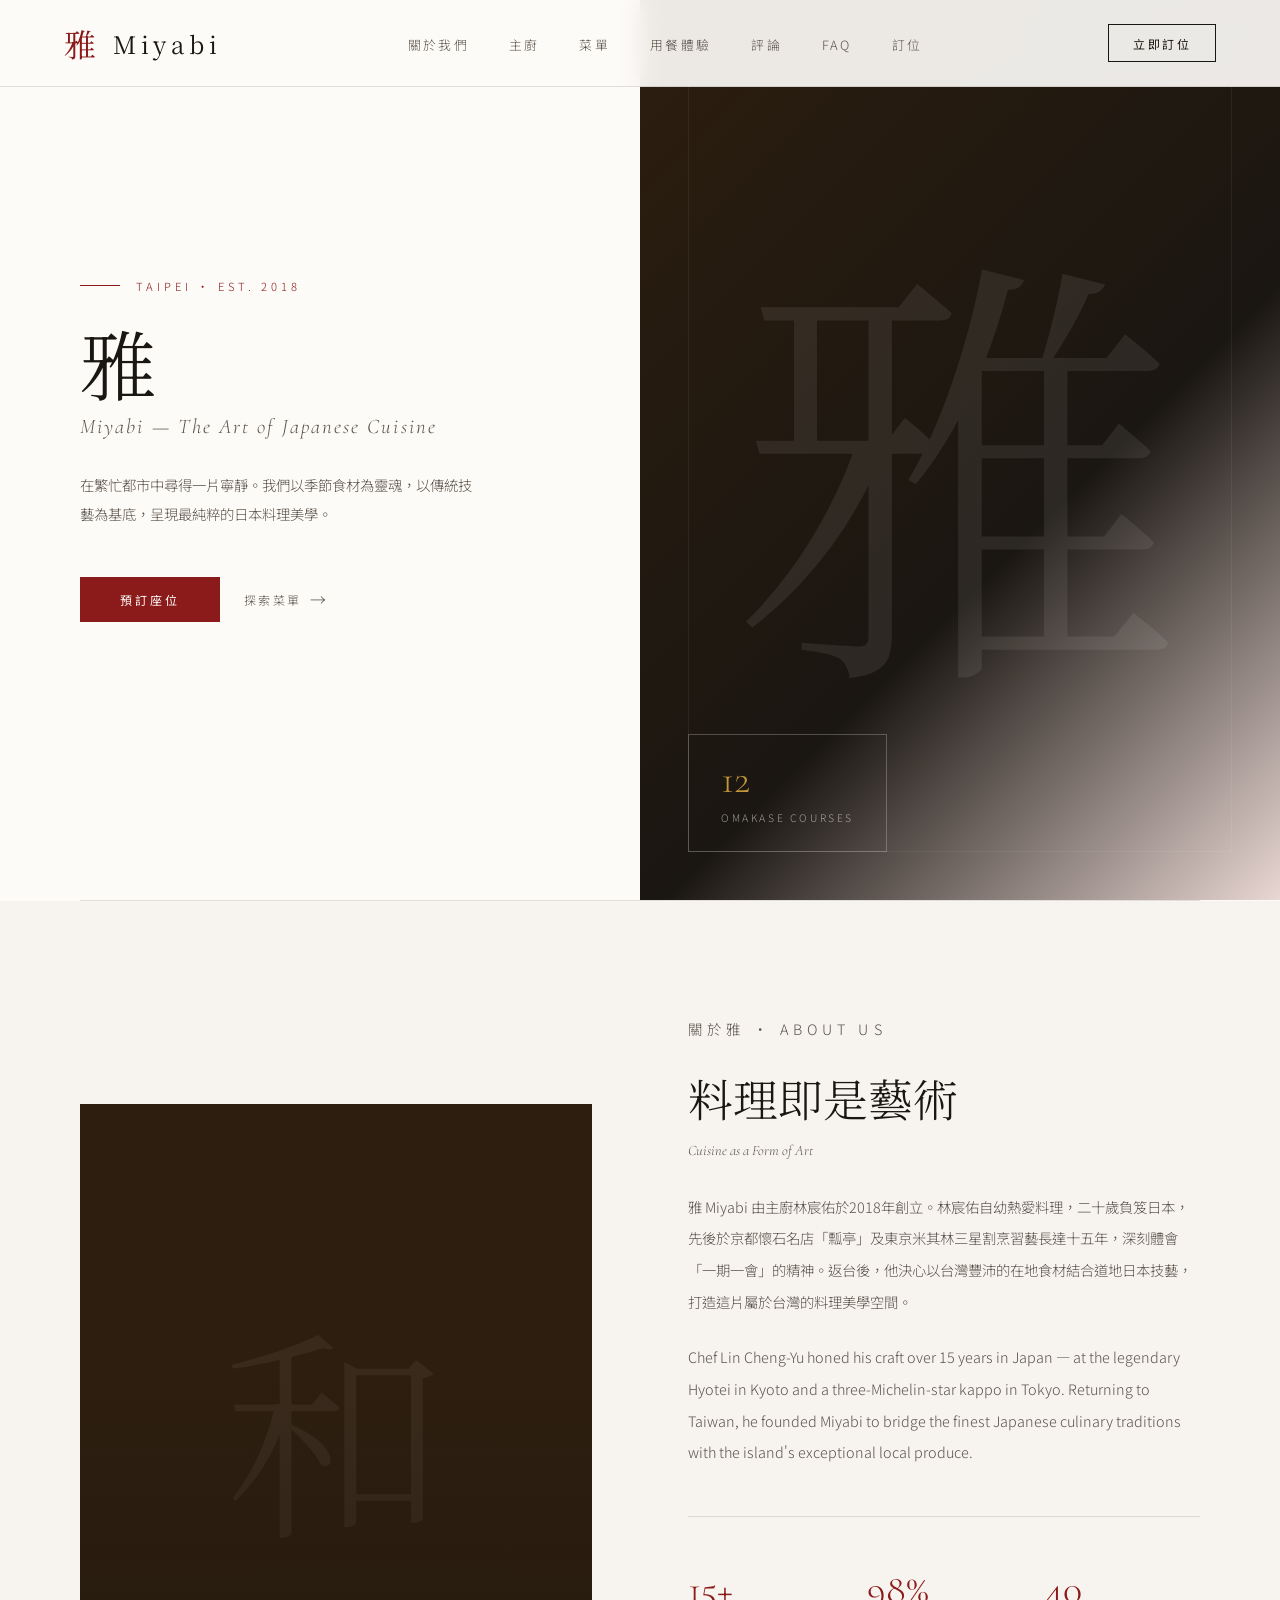
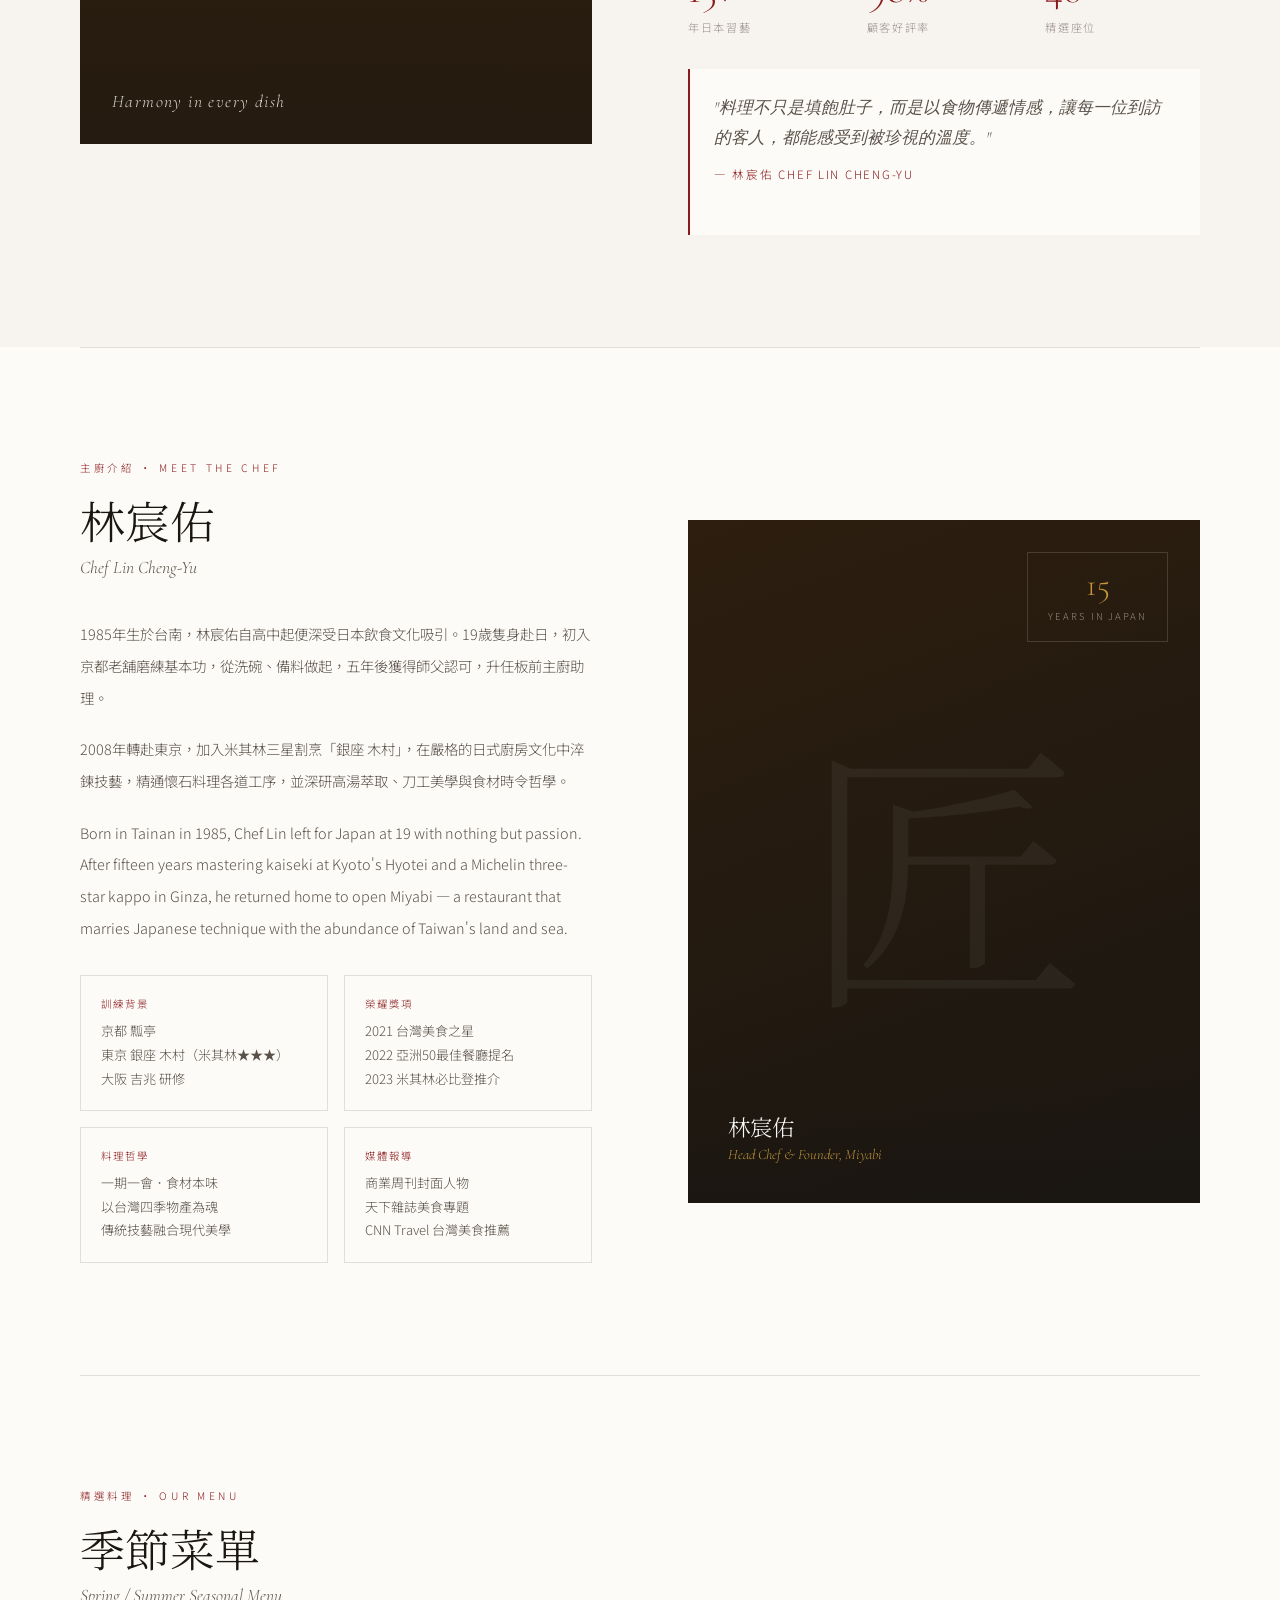
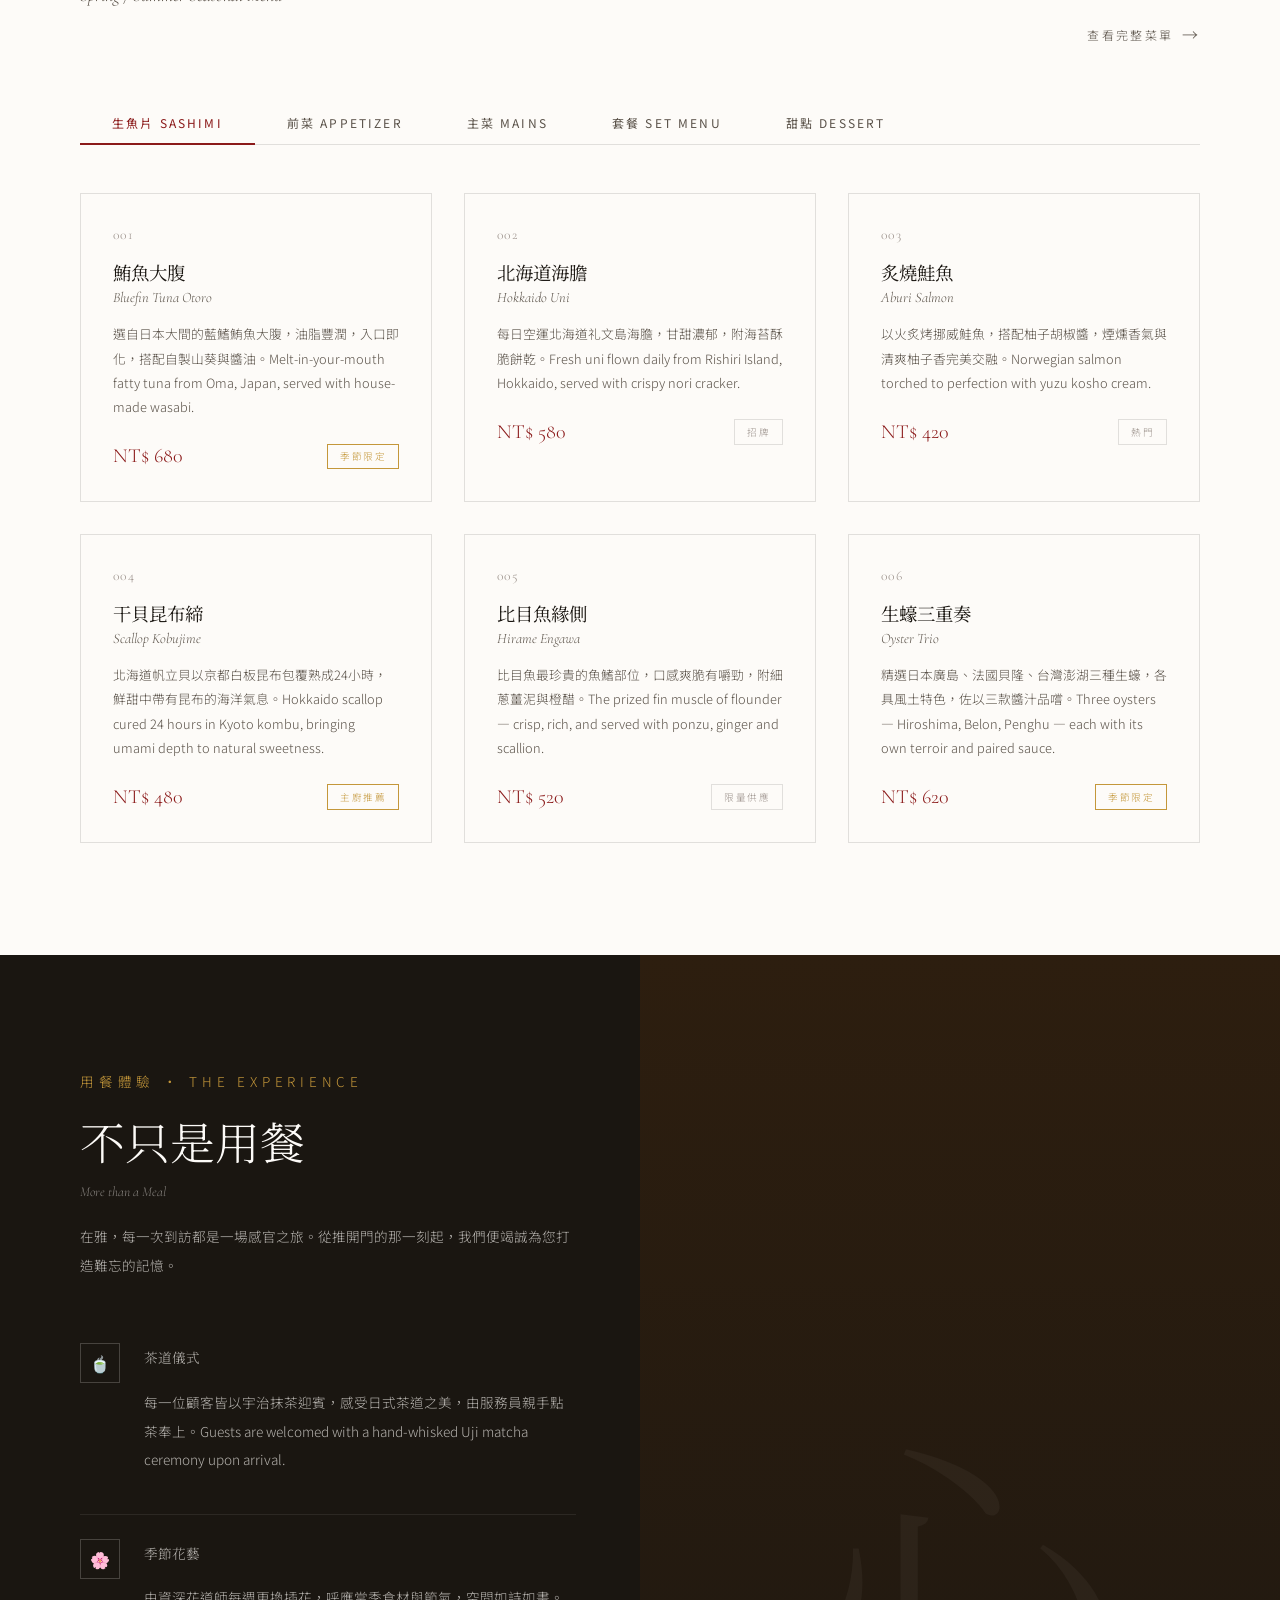
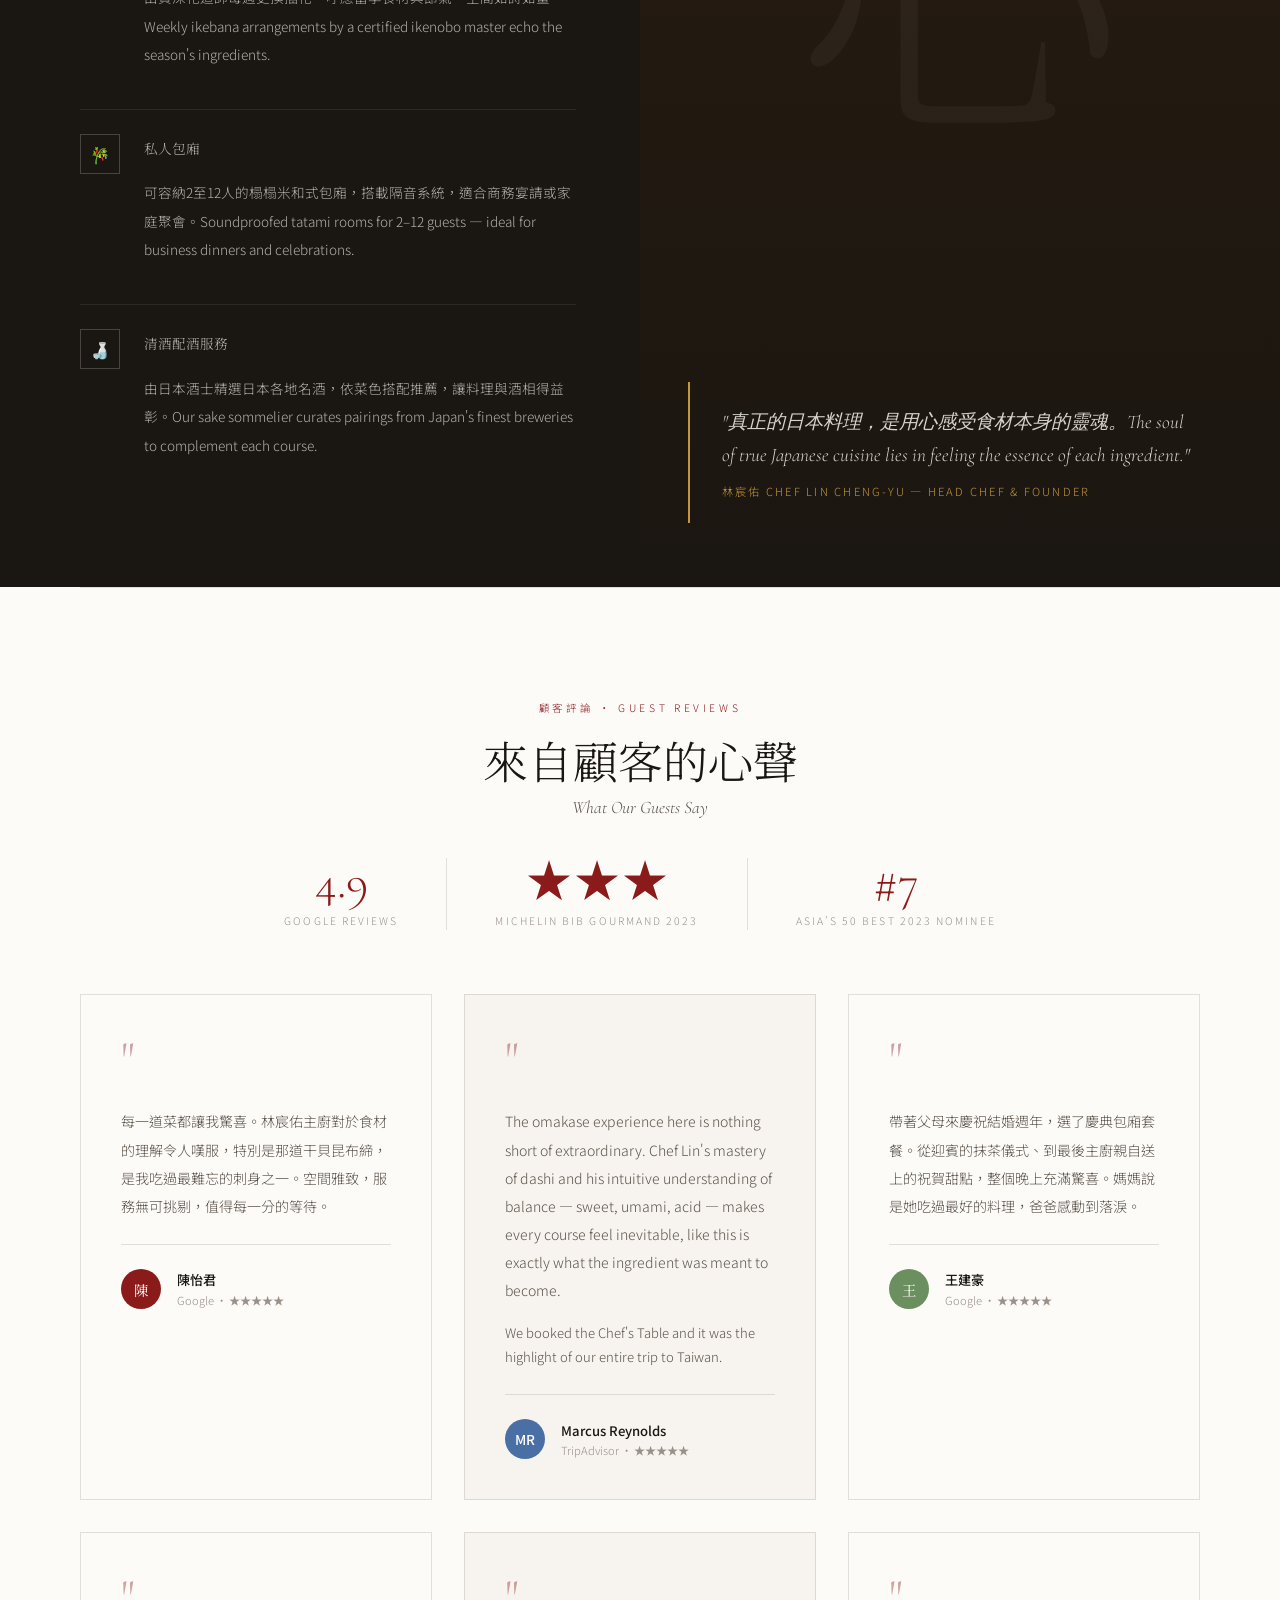
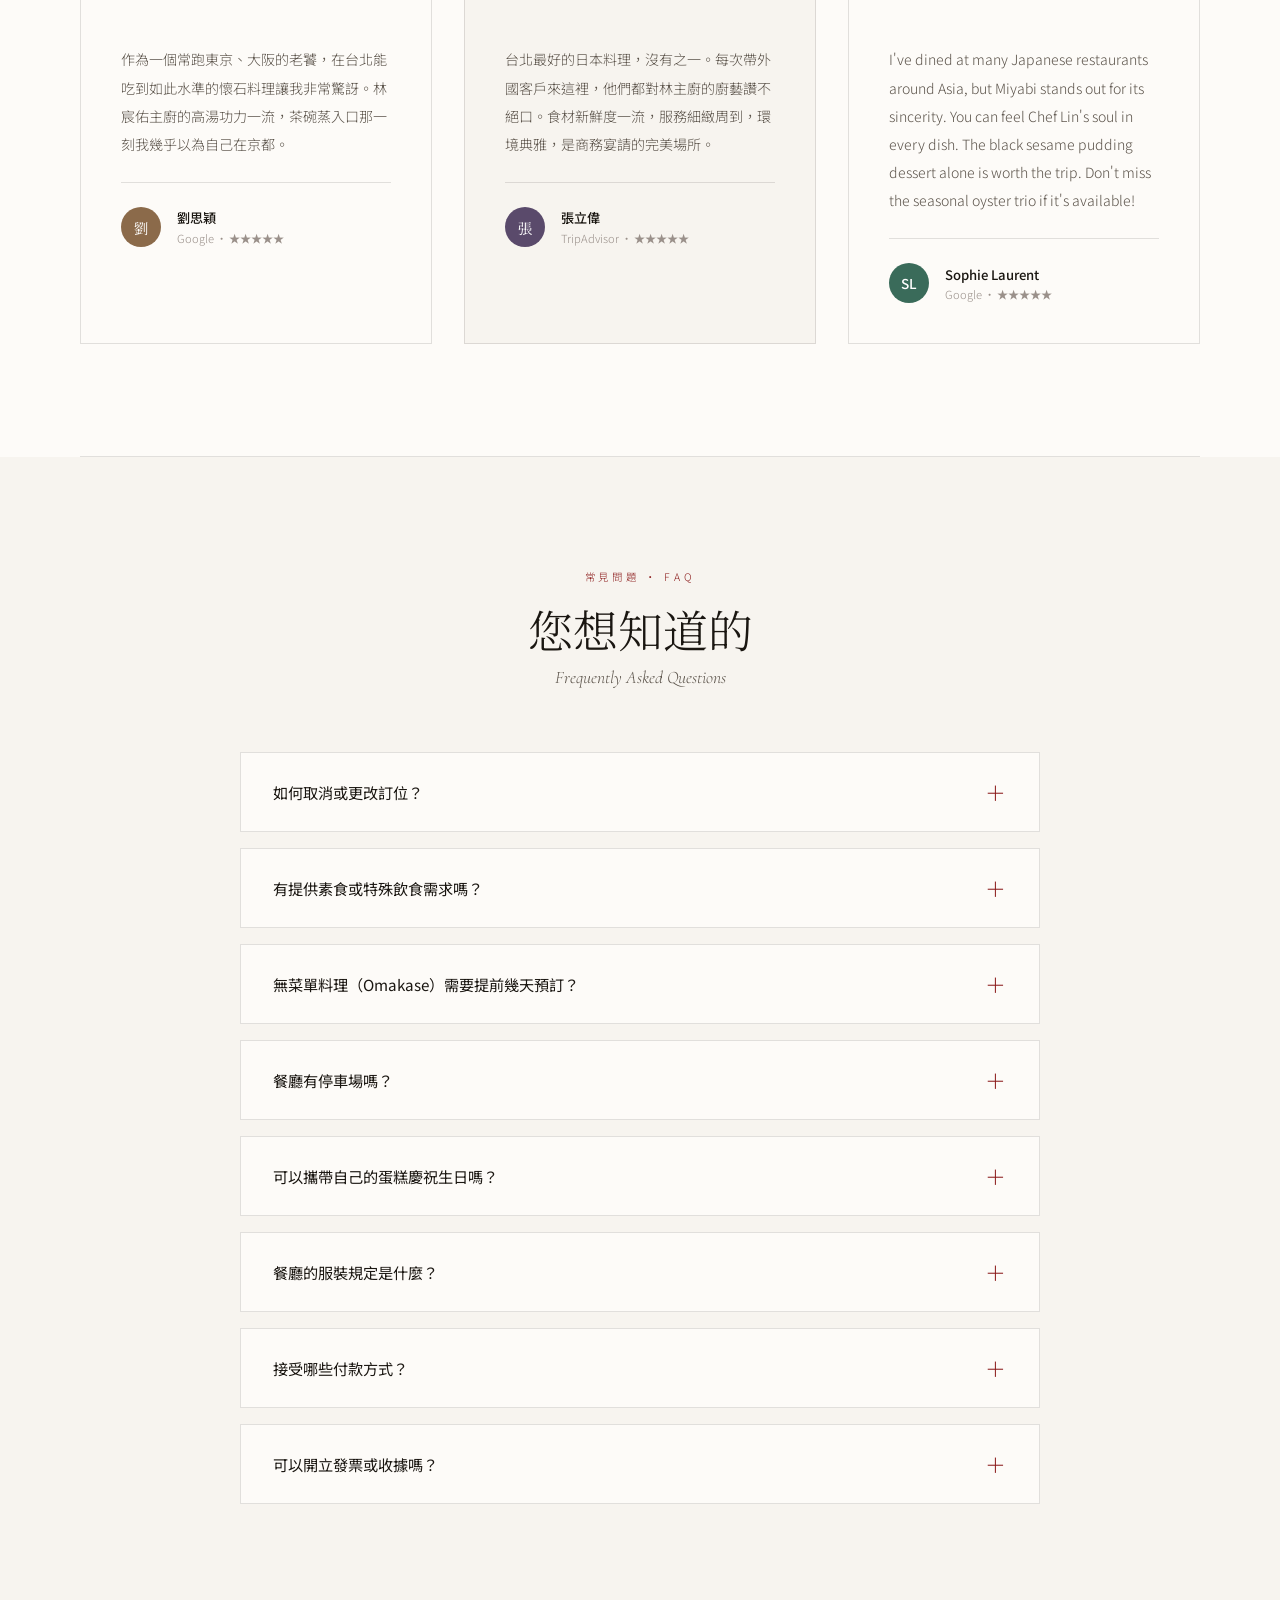
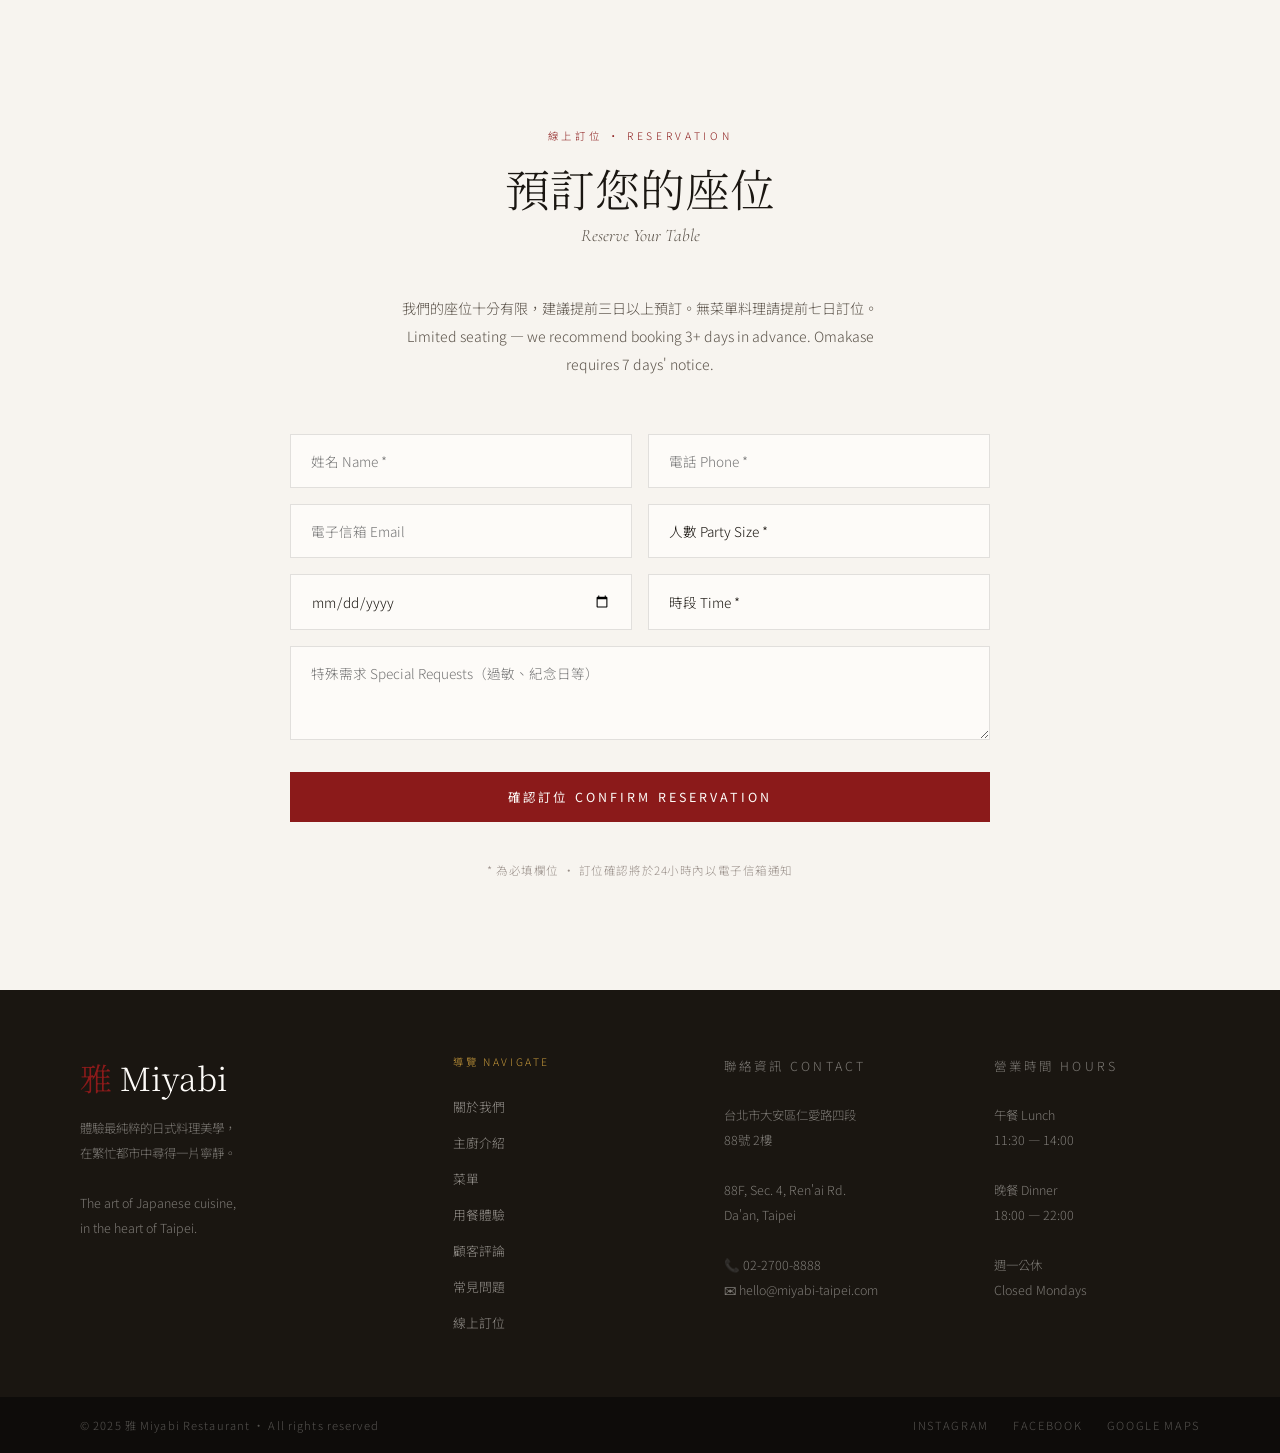
==== index.html @ ea7ac5e6 "Add files via upload" ====
<!DOCTYPE html>
<html lang="zh-TW">
<head>
<meta charset="UTF-8">
<meta name="viewport" content="width=device-width, initial-scale=1.0">
<title>雅 Miyabi | 日式料理</title>
<link rel="preconnect" href="https://fonts.googleapis.com">
<link href="https://fonts.googleapis.com/css2?family=Noto+Serif+JP:wght@300;400;600&family=Noto+Sans+TC:wght@300;400;500&family=Cormorant+Garamond:ital,wght@0,300;0,400;1,300;1,400&display=swap" rel="stylesheet">
<style>
  :root {
    --ink: #1a1611;
    --ink-muted: #5a5249;
    --ink-faint: #9a908a;
    --washi: #f7f4ef;
    --cream: #fdfbf8;
    --accent: #8b1a1a;
    --accent-light: #c8524a;
    --gold: #c4973a;
    --border: rgba(26,22,17,0.12);
  }
  *, *::before, *::after { box-sizing: border-box; margin: 0; padding: 0; }
  html { scroll-behavior: smooth; }
  body {
    font-family: 'Noto Sans TC', sans-serif;
    background: var(--cream);
    color: var(--ink);
    font-weight: 300;
    overflow-x: hidden;
  }

  /* NAV */
  nav {
    position: fixed; top: 0; left: 0; right: 0; z-index: 100;
    display: flex; align-items: center; justify-content: space-between;
    padding: 1.5rem 4rem;
    background: rgba(253,251,248,0.92);
    backdrop-filter: blur(12px);
    border-bottom: 1px solid var(--border);
    transition: all 0.3s ease;
  }
  .nav-logo {
    font-family: 'Noto Serif JP', serif;
    font-size: 1.5rem; font-weight: 400;
    letter-spacing: 0.2em;
    color: var(--ink);
    text-decoration: none;
    display: flex; align-items: center; gap: 0.75rem;
  }
  .nav-logo span.kanji { font-size: 2rem; color: var(--accent); line-height: 1; }
  .nav-links { display: flex; gap: 2.5rem; list-style: none; }
  .nav-links a {
    font-size: 0.8rem; letter-spacing: 0.18em; text-transform: uppercase;
    color: var(--ink-muted); text-decoration: none;
    transition: color 0.2s;
  }
  .nav-links a:hover { color: var(--accent); }
  .nav-reserve {
    font-size: 0.75rem; letter-spacing: 0.2em; text-transform: uppercase;
    padding: 0.6rem 1.5rem;
    border: 1px solid var(--ink); border-radius: 0;
    background: transparent; color: var(--ink); cursor: pointer;
    transition: all 0.25s;
    font-family: 'Noto Sans TC', sans-serif;
  }
  .nav-reserve:hover { background: var(--ink); color: var(--cream); }

  /* HERO */
  .hero {
    min-height: 100vh;
    display: grid; grid-template-columns: 1fr 1fr;
    padding-top: 80px;
  }
  .hero-text {
    display: flex; flex-direction: column; justify-content: center;
    padding: 6rem 4rem 6rem 5rem;
  }
  .hero-eyebrow {
    font-size: 0.7rem; letter-spacing: 0.35em; text-transform: uppercase;
    color: var(--accent); margin-bottom: 1.5rem;
    display: flex; align-items: center; gap: 1rem;
  }
  .hero-eyebrow::before {
    content: ''; display: block; width: 2.5rem; height: 1px; background: var(--accent);
  }
  .hero-title {
    font-family: 'Noto Serif JP', serif;
    font-size: clamp(3.5rem, 6vw, 5.5rem);
    font-weight: 300; line-height: 1.15;
    letter-spacing: 0.05em; margin-bottom: 0.5rem;
  }
  .hero-title-en {
    font-family: 'Cormorant Garamond', serif;
    font-size: clamp(1rem, 2vw, 1.3rem);
    font-style: italic; font-weight: 300;
    color: var(--ink-muted); letter-spacing: 0.1em;
    margin-bottom: 2rem;
  }
  .hero-desc {
    font-size: 0.9rem; line-height: 2; color: var(--ink-muted);
    max-width: 400px; margin-bottom: 3rem;
  }
  .hero-cta {
    display: flex; gap: 1.5rem; align-items: center;
  }
  .btn-primary {
    padding: 0.9rem 2.5rem;
    background: var(--accent); color: var(--cream);
    font-size: 0.75rem; letter-spacing: 0.25em; text-transform: uppercase;
    border: none; cursor: pointer;
    font-family: 'Noto Sans TC', sans-serif; font-weight: 400;
    transition: background 0.25s;
    text-decoration: none; display: inline-block;
  }
  .btn-primary:hover { background: #6e1414; }
  .btn-ghost {
    font-size: 0.75rem; letter-spacing: 0.2em; text-transform: uppercase;
    color: var(--ink-muted); text-decoration: none;
    display: flex; align-items: center; gap: 0.5rem;
    transition: color 0.2s;
  }
  .btn-ghost:hover { color: var(--ink); }
  .btn-ghost::after { content: '→'; font-size: 1rem; }

  .hero-image {
    position: relative; overflow: hidden;
    background: var(--washi);
  }
  .hero-image-inner {
    position: absolute; inset: 0;
    background: linear-gradient(135deg, #2d1e0f 0%, #1a1611 60%, #8b1a1a22 100%);
    display: flex; align-items: center; justify-content: center;
    overflow: hidden;
  }
  /* Decorative Japanese motif SVG */
  .hero-motif {
    position: absolute; opacity: 0.08;
    font-family: 'Noto Serif JP', serif;
    font-size: 28rem; color: #f7f4ef;
    line-height: 1; user-select: none;
    animation: float 8s ease-in-out infinite;
  }
  @keyframes float {
    0%,100% { transform: translateY(0); }
    50% { transform: translateY(-12px); }
  }
  .hero-badge {
    position: absolute; bottom: 3rem; left: 3rem;
    border: 1px solid rgba(247,244,239,0.25);
    padding: 1.5rem 2rem;
    color: rgba(247,244,239,0.8);
  }
  .hero-badge-num {
    font-family: 'Cormorant Garamond', serif;
    font-size: 2.5rem; font-weight: 300; line-height: 1;
    color: var(--gold); display: block; margin-bottom: 0.25rem;
  }
  .hero-badge-label {
    font-size: 0.65rem; letter-spacing: 0.25em; text-transform: uppercase;
    color: rgba(247,244,239,0.6);
  }
  .hero-line {
    position: absolute; top: 3rem; right: 3rem; bottom: 3rem; left: 3rem;
    border: 1px solid rgba(247,244,239,0.06); pointer-events: none;
  }

  /* SECTION SHARED */
  section { padding: 7rem 5rem; }
  .section-tag {
    font-size: 0.65rem; letter-spacing: 0.35em; text-transform: uppercase;
    color: var(--accent); margin-bottom: 1rem;
  }
  .section-title {
    font-family: 'Noto Serif JP', serif;
    font-size: clamp(2rem, 3.5vw, 3rem);
    font-weight: 300; line-height: 1.3; margin-bottom: 0.5rem;
  }
  .section-title-en {
    font-family: 'Cormorant Garamond', serif;
    font-size: 1.1rem; font-style: italic; font-weight: 300;
    color: var(--ink-muted); margin-bottom: 2.5rem;
  }

  /* ABOUT */
  .about {
    background: var(--washi);
    display: grid; grid-template-columns: 1fr 1fr; gap: 6rem;
    align-items: center;
  }
  .about-image-block {
    position: relative; aspect-ratio: 4/5; overflow: hidden;
  }
  .about-img {
    width: 100%; height: 100%;
    background: #2d1e0f;
    display: flex; align-items: center; justify-content: center;
    position: relative; overflow: hidden;
  }
  .about-img-char {
    font-family: 'Noto Serif JP', serif;
    font-size: 14rem; font-weight: 300;
    color: rgba(247,244,239,0.06);
    position: absolute;
  }
  .about-img-overlay {
    position: absolute; inset: 0;
    background: linear-gradient(180deg, transparent 40%, rgba(26,22,17,0.4) 100%);
  }
  .about-img-label {
    position: absolute; bottom: 2rem; left: 2rem;
    font-family: 'Cormorant Garamond', serif;
    font-size: 1.1rem; font-style: italic; font-weight: 300;
    color: rgba(247,244,239,0.85); letter-spacing: 0.08em;
  }
  .about-accent-box {
    position: absolute; top: -1.5rem; right: -1.5rem;
    width: 60%; height: 60%;
    border: 1px solid var(--border); z-index: -1;
    background: var(--cream);
  }
  .about-text p {
    font-size: 0.9rem; line-height: 2.2; color: var(--ink-muted); margin-bottom: 1.5rem;
  }
  .about-stats {
    display: grid; grid-template-columns: repeat(3, 1fr);
    gap: 1.5rem; margin-top: 3rem;
    padding-top: 3rem; border-top: 1px solid var(--border);
  }
  .about-stat-num {
    font-family: 'Cormorant Garamond', serif;
    font-size: 2.5rem; font-weight: 300; color: var(--accent); display: block;
  }
  .about-stat-label {
    font-size: 0.7rem; letter-spacing: 0.15em; color: var(--ink-faint);
    text-transform: uppercase;
  }

  /* MENU */
  .menu { background: var(--cream); }
  .menu-header {
    display: flex; align-items: flex-end; justify-content: space-between;
    margin-bottom: 3.5rem;
  }
  .menu-tabs {
    display: flex; gap: 0; border-bottom: 1px solid var(--border);
    margin-bottom: 3rem;
  }
  .menu-tab {
    padding: 0.75rem 2rem;
    font-size: 0.75rem; letter-spacing: 0.18em; text-transform: uppercase;
    color: var(--ink-muted); cursor: pointer; border: none; background: none;
    font-family: 'Noto Sans TC', sans-serif;
    border-bottom: 2px solid transparent; margin-bottom: -1px;
    transition: all 0.2s;
  }
  .menu-tab.active { color: var(--accent); border-bottom-color: var(--accent); }
  .menu-tab:hover { color: var(--ink); }
  .menu-grid { display: grid; grid-template-columns: repeat(3, 1fr); gap: 2rem; }
  .menu-card {
    border: 1px solid var(--border); padding: 2rem;
    transition: border-color 0.25s, transform 0.25s;
    cursor: default;
  }
  .menu-card:hover { border-color: var(--accent); transform: translateY(-3px); }
  .menu-card-num {
    font-family: 'Cormorant Garamond', serif;
    font-size: 0.85rem; color: var(--ink-faint); margin-bottom: 1rem;
    letter-spacing: 0.1em;
  }
  .menu-card-name {
    font-family: 'Noto Serif JP', serif;
    font-size: 1.15rem; font-weight: 400; margin-bottom: 0.25rem;
  }
  .menu-card-name-en {
    font-family: 'Cormorant Garamond', serif;
    font-size: 0.9rem; font-style: italic; color: var(--ink-muted);
    margin-bottom: 1rem;
  }
  .menu-card-desc {
    font-size: 0.8rem; line-height: 1.9; color: var(--ink-muted);
    margin-bottom: 1.5rem;
  }
  .menu-card-footer { display: flex; align-items: center; justify-content: space-between; }
  .menu-card-price {
    font-family: 'Cormorant Garamond', serif;
    font-size: 1.25rem; font-weight: 300; color: var(--accent);
  }
  .menu-card-tag {
    font-size: 0.6rem; letter-spacing: 0.15em; text-transform: uppercase;
    padding: 0.3rem 0.75rem;
    border: 1px solid var(--border); color: var(--ink-faint);
  }
  .menu-card-tag.seasonal { border-color: var(--gold); color: var(--gold); }
  .menu-content { display: none; }
  .menu-content.active { display: block; }

  /* EXPERIENCE */
  .experience {
    background: var(--ink);
    color: var(--cream);
    display: grid; grid-template-columns: 1fr 1fr; gap: 0;
    padding: 0;
  }
  .experience-left {
    padding: 7rem 4rem 7rem 5rem;
    display: flex; flex-direction: column; justify-content: center;
  }
  .experience-left .section-tag { color: var(--gold); }
  .experience-left .section-title { color: var(--cream); }
  .experience-left .section-title-en { color: rgba(247,244,239,0.5); }
  .experience-left p {
    font-size: 0.85rem; line-height: 2.1;
    color: rgba(247,244,239,0.7); margin-bottom: 1rem;
  }
  .exp-items { margin-top: 3rem; display: flex; flex-direction: column; gap: 1.5rem; }
  .exp-item {
    display: flex; gap: 1.5rem; align-items: flex-start;
    padding-bottom: 1.5rem; border-bottom: 1px solid rgba(247,244,239,0.08);
  }
  .exp-item:last-child { border-bottom: none; padding-bottom: 0; }
  .exp-item-icon {
    width: 2.5rem; height: 2.5rem; min-width: 2.5rem;
    border: 1px solid rgba(247,244,239,0.2);
    display: flex; align-items: center; justify-content: center;
    font-size: 1rem;
  }
  .exp-item-title {
    font-family: 'Noto Serif JP', serif; font-size: 0.95rem; margin-bottom: 0.25rem;
  }
  .exp-item-desc {
    font-size: 0.78rem; line-height: 1.8; color: rgba(247,244,239,0.55);
  }
  .experience-right {
    position: relative; overflow: hidden;
    background: linear-gradient(180deg, #2d1e0f 0%, #1a1611 100%);
    min-height: 500px;
  }
  .experience-right-char {
    position: absolute; inset: 0;
    display: flex; align-items: center; justify-content: center;
    font-family: 'Noto Serif JP', serif;
    font-size: 20rem; font-weight: 300;
    color: rgba(247,244,239,0.04); user-select: none;
  }
  .exp-quote {
    position: absolute; bottom: 4rem; left: 3rem; right: 3rem;
    border-left: 2px solid var(--gold);
    padding: 1.5rem 2rem;
  }
  .exp-quote-text {
    font-family: 'Cormorant Garamond', serif;
    font-size: 1.2rem; font-style: italic; font-weight: 300;
    color: rgba(247,244,239,0.85); line-height: 1.7; margin-bottom: 0.75rem;
  }
  .exp-quote-author {
    font-size: 0.7rem; letter-spacing: 0.2em; color: var(--gold); text-transform: uppercase;
  }

  /* RESERVATION */
  .reservation { background: var(--washi); text-align: center; }
  .reservation .section-title { margin-bottom: 0.5rem; }
  .reservation .section-title-en { margin-bottom: 3rem; }
  .reservation-desc {
    font-size: 0.88rem; line-height: 2; color: var(--ink-muted);
    max-width: 500px; margin: 0 auto 3.5rem;
  }
  .res-form {
    max-width: 700px; margin: 0 auto;
    display: grid; grid-template-columns: 1fr 1fr; gap: 1rem;
  }
  .res-form-full { grid-column: 1 / -1; }
  .res-input {
    width: 100%; padding: 1rem 1.25rem;
    border: 1px solid var(--border);
    background: var(--cream); color: var(--ink);
    font-family: 'Noto Sans TC', sans-serif; font-size: 0.85rem; font-weight: 300;
    outline: none; transition: border-color 0.2s;
  }
  .res-input:focus { border-color: var(--accent); }
  .res-select {
    width: 100%; padding: 1rem 1.25rem;
    border: 1px solid var(--border);
    background: var(--cream); color: var(--ink);
    font-family: 'Noto Sans TC', sans-serif; font-size: 0.85rem; font-weight: 300;
    outline: none; cursor: pointer; appearance: none;
    transition: border-color 0.2s;
  }
  .res-select:focus { border-color: var(--accent); }
  .res-submit {
    grid-column: 1 / -1;
    padding: 1rem; margin-top: 1rem;
    background: var(--accent); color: var(--cream); border: none;
    font-family: 'Noto Sans TC', sans-serif; font-size: 0.78rem;
    letter-spacing: 0.25em; text-transform: uppercase;
    cursor: pointer; transition: background 0.25s;
  }
  .res-submit:hover { background: #6e1414; }
  .res-note {
    font-size: 0.72rem; color: var(--ink-faint); margin-top: 1.5rem;
    letter-spacing: 0.05em; grid-column: 1/-1;
  }

  /* FOOTER */
  footer {
    background: var(--ink); color: rgba(247,244,239,0.7);
    padding: 4rem 5rem;
    display: grid; grid-template-columns: 1.5fr 1fr 1fr 1fr; gap: 4rem;
  }
  .footer-brand {
    font-family: 'Noto Serif JP', serif;
    font-size: 2rem; font-weight: 300; color: var(--cream);
    margin-bottom: 1rem; display: flex; align-items: center; gap: 0.5rem;
  }
  .footer-brand .kanji { color: var(--accent); }
  .footer-desc { font-size: 0.78rem; line-height: 2; color: rgba(247,244,239,0.45); }
  .footer-col-title {
    font-size: 0.65rem; letter-spacing: 0.25em; text-transform: uppercase;
    color: var(--gold); margin-bottom: 1.5rem;
  }
  .footer-links { list-style: none; display: flex; flex-direction: column; gap: 0.75rem; }
  .footer-links a {
    font-size: 0.8rem; color: rgba(247,244,239,0.55); text-decoration: none;
    transition: color 0.2s;
  }
  .footer-links a:hover { color: var(--cream); }
  .footer-info p { font-size: 0.78rem; line-height: 2; color: rgba(247,244,239,0.45); }
  .footer-bottom {
    background: #0e0c0a; padding: 1.25rem 5rem;
    display: flex; justify-content: space-between; align-items: center;
  }
  .footer-bottom p {
    font-size: 0.7rem; color: rgba(247,244,239,0.3); letter-spacing: 0.1em;
  }
  .footer-social { display: flex; gap: 1.5rem; }
  .footer-social a {
    font-size: 0.7rem; letter-spacing: 0.15em; text-transform: uppercase;
    color: rgba(247,244,239,0.3); text-decoration: none; transition: color 0.2s;
  }
  .footer-social a:hover { color: var(--cream); }

  /* DIVIDER */
  .divider {
    height: 1px; background: var(--border); margin: 0 5rem;
  }

  /* FAQ */
  .faq-item { border: 1px solid var(--border); background: var(--cream); }
  .faq-q {
    width: 100%; display: flex; justify-content: space-between; align-items: center;
    padding: 1.5rem 2rem; background: none; border: none; cursor: pointer;
    font-family: 'Noto Sans TC', sans-serif; font-size: 0.95rem; font-weight: 400;
    color: var(--ink); text-align: left; gap: 1rem; transition: background 0.2s;
  }
  .faq-q:hover { background: var(--washi); }
  .faq-q.open { background: var(--washi); color: var(--accent); }
  .faq-icon { font-size: 1.3rem; font-weight: 300; min-width: 1.5rem; text-align: center; color: var(--accent); transition: transform 0.3s; }
  .faq-q.open .faq-icon { transform: rotate(45deg); }
  .faq-a { max-height: 0; overflow: hidden; transition: max-height 0.4s ease, padding 0.3s; padding: 0 2rem; }
  .faq-a.open { max-height: 300px; padding: 1.25rem 2rem 1.75rem; }
  .faq-a p { font-size: 0.88rem; line-height: 2; color: var(--ink-muted); }

  /* Animations */
  .fade-in { opacity: 0; transform: translateY(24px); transition: opacity 0.7s ease, transform 0.7s ease; }
  .fade-in.visible { opacity: 1; transform: none; }

  @media (max-width: 900px) {
    nav { padding: 1.25rem 1.5rem; }
    .nav-links { display: none; }
    .hero { grid-template-columns: 1fr; }
    .hero-image { display: none; }
    .hero-text { padding: 4rem 2rem; }
    section { padding: 5rem 2rem; }
    .about { grid-template-columns: 1fr; gap: 3rem; }
    .about-accent-box { display: none; }
    .menu-grid { grid-template-columns: 1fr 1fr; }
    .experience { grid-template-columns: 1fr; }
    .experience-right { min-height: 350px; }
    .res-form { grid-template-columns: 1fr; }
    .res-form-full { grid-column: 1; }
    .res-submit { grid-column: 1; }
    .res-note { grid-column: 1; }
    footer { grid-template-columns: 1fr 1fr; gap: 2.5rem; padding: 3rem 2rem; }
    .footer-bottom { padding: 1rem 2rem; flex-direction: column; gap: 0.75rem; text-align: center; }
    .divider { margin: 0 2rem; }
    .menu-header { flex-direction: column; align-items: flex-start; gap: 1.5rem; }
  }
</style>
</head>
<body>

<!-- NAV -->
<nav>
  <a href="#" class="nav-logo">
    <span class="kanji">雅</span> Miyabi
  </a>
  <ul class="nav-links">
    <li><a href="#about">關於我們</a></li>
    <li><a href="#chef">主廚</a></li>
    <li><a href="#menu">菜單</a></li>
    <li><a href="#experience">用餐體驗</a></li>
    <li><a href="#reviews">評論</a></li>
    <li><a href="#faq">FAQ</a></li>
    <li><a href="#reservation">訂位</a></li>
  </ul>
  <button class="nav-reserve" onclick="document.getElementById('reservation').scrollIntoView({behavior:'smooth'})">立即訂位</button>
</nav>

<!-- HERO -->
<section class="hero" style="padding:0;">
  <div class="hero-text">
    <p class="hero-eyebrow">Taipei · Est. 2018</p>
    <h1 class="hero-title">雅</h1>
    <p class="hero-title-en">Miyabi — The Art of Japanese Cuisine</p>
    <p class="hero-desc">
      在繁忙都市中尋得一片寧靜。我們以季節食材為靈魂，以傳統技藝為基底，呈現最純粹的日本料理美學。
    </p>
    <div class="hero-cta">
      <a href="#reservation" class="btn-primary">預訂座位</a>
      <a href="#menu" class="btn-ghost">探索菜單</a>
    </div>
  </div>
  <div class="hero-image">
    <div class="hero-image-inner">
      <div class="hero-line"></div>
      <span class="hero-motif">雅</span>
      <div class="hero-badge">
        <span class="hero-badge-num">12</span>
        <span class="hero-badge-label">Omakase Courses</span>
      </div>
    </div>
  </div>
</section>

<div class="divider"></div>

<!-- ABOUT -->
<section class="about" id="about">
  <div class="about-image-block fade-in">
    <div class="about-img">
      <span class="about-img-char">和</span>
      <div class="about-img-overlay"></div>
      <span class="about-img-label">Harmony in every dish</span>
    </div>
    <div class="about-accent-box"></div>
  </div>
  <div class="about-text fade-in">
    <p class="section-tag">關於雅 · About Us</p>
    <h2 class="section-title">料理即是藝術</h2>
    <p class="section-title-en">Cuisine as a Form of Art</p>
    <p>
      雅 Miyabi 由主廚林宸佑於2018年創立。林宸佑自幼熱愛料理，二十歲負笈日本，先後於京都懷石名店「瓢亭」及東京米其林三星割烹習藝長達十五年，深刻體會「一期一會」的精神。返台後，他決心以台灣豐沛的在地食材結合道地日本技藝，打造這片屬於台灣的料理美學空間。
    </p>
    <p>
      Chef Lin Cheng-Yu honed his craft over 15 years in Japan — at the legendary Hyotei in Kyoto and a three-Michelin-star kappo in Tokyo. Returning to Taiwan, he founded Miyabi to bridge the finest Japanese culinary traditions with the island's exceptional local produce.
    </p>
    <div class="about-stats">
      <div>
        <span class="about-stat-num">15+</span>
        <span class="about-stat-label">年日本習藝</span>
      </div>
      <div>
        <span class="about-stat-num">98%</span>
        <span class="about-stat-label">顧客好評率</span>
      </div>
      <div>
        <span class="about-stat-num">40</span>
        <span class="about-stat-label">精選座位</span>
      </div>
    </div>
    <div style="margin-top:2rem; padding:1.5rem; border-left: 2px solid var(--accent); background: var(--cream);">
      <p style="font-family:'Cormorant Garamond',serif; font-size:1.05rem; font-style:italic; color:var(--ink-muted); line-height:1.8; margin-bottom:0.5rem;">"料理不只是填飽肚子，而是以食物傳遞情感，讓每一位到訪的客人，都能感受到被珍視的溫度。"</p>
      <p style="font-size:0.72rem; letter-spacing:0.15em; color:var(--accent); text-transform:uppercase;">— 林宸佑 Chef Lin Cheng-Yu</p>
    </div>
  </div>
</section>

<div class="divider"></div>

<!-- CHEF SECTION -->
<section id="chef" style="background:var(--cream); padding:7rem 5rem;">
  <div style="display:grid; grid-template-columns:1fr 1fr; gap:6rem; align-items:center;">
    <div class="fade-in">
      <p class="section-tag">主廚介紹 · Meet the Chef</p>
      <h2 class="section-title">林宸佑</h2>
      <p class="section-title-en">Chef Lin Cheng-Yu</p>
      <p style="font-size:0.9rem;line-height:2.2;color:var(--ink-muted);margin-bottom:1.25rem;">
        1985年生於台南，林宸佑自高中起便深受日本飲食文化吸引。19歲隻身赴日，初入京都老舖磨練基本功，從洗碗、備料做起，五年後獲得師父認可，升任板前主廚助理。
      </p>
      <p style="font-size:0.9rem;line-height:2.2;color:var(--ink-muted);margin-bottom:1.25rem;">
        2008年轉赴東京，加入米其林三星割烹「銀座 木村」，在嚴格的日式廚房文化中淬鍊技藝，精通懷石料理各道工序，並深研高湯萃取、刀工美學與食材時令哲學。
      </p>
      <p style="font-size:0.9rem;line-height:2.2;color:var(--ink-muted);margin-bottom:2rem;">
        Born in Tainan in 1985, Chef Lin left for Japan at 19 with nothing but passion. After fifteen years mastering kaiseki at Kyoto's Hyotei and a Michelin three-star kappo in Ginza, he returned home to open Miyabi — a restaurant that marries Japanese technique with the abundance of Taiwan's land and sea.
      </p>
      <div style="display:grid; grid-template-columns:1fr 1fr; gap:1rem;">
        <div style="padding:1.25rem; border:1px solid var(--border);">
          <p style="font-size:0.65rem;letter-spacing:0.2em;text-transform:uppercase;color:var(--accent);margin-bottom:0.5rem;">訓練背景</p>
          <p style="font-size:0.82rem;line-height:1.8;color:var(--ink-muted);">京都 瓢亭<br>東京 銀座 木村（米其林★★★）<br>大阪 吉兆 研修</p>
        </div>
        <div style="padding:1.25rem; border:1px solid var(--border);">
          <p style="font-size:0.65rem;letter-spacing:0.2em;text-transform:uppercase;color:var(--accent);margin-bottom:0.5rem;">榮耀獎項</p>
          <p style="font-size:0.82rem;line-height:1.8;color:var(--ink-muted);">2021 台灣美食之星<br>2022 亞洲50最佳餐廳提名<br>2023 米其林必比登推介</p>
        </div>
        <div style="padding:1.25rem; border:1px solid var(--border);">
          <p style="font-size:0.65rem;letter-spacing:0.2em;text-transform:uppercase;color:var(--accent);margin-bottom:0.5rem;">料理哲學</p>
          <p style="font-size:0.82rem;line-height:1.8;color:var(--ink-muted);">一期一會．食材本味<br>以台灣四季物產為魂<br>傳統技藝融合現代美學</p>
        </div>
        <div style="padding:1.25rem; border:1px solid var(--border);">
          <p style="font-size:0.65rem;letter-spacing:0.2em;text-transform:uppercase;color:var(--accent);margin-bottom:0.5rem;">媒體報導</p>
          <p style="font-size:0.82rem;line-height:1.8;color:var(--ink-muted);">商業周刊封面人物<br>天下雜誌美食專題<br>CNN Travel 台灣美食推薦</p>
        </div>
      </div>
    </div>
    <div class="fade-in" style="position:relative;">
      <div style="aspect-ratio:3/4; background:linear-gradient(160deg,#2d1e0f,#1a1611); display:flex; align-items:center; justify-content:center; overflow:hidden; position:relative;">
        <span style="font-family:'Noto Serif JP',serif; font-size:18rem; font-weight:300; color:rgba(247,244,239,0.05); position:absolute; user-select:none;">匠</span>
        <div style="position:absolute; bottom:0; left:0; right:0; padding:2.5rem; background:linear-gradient(transparent,rgba(26,22,17,0.85));">
          <p style="font-family:'Noto Serif JP',serif; font-size:1.4rem; color:var(--cream); margin-bottom:0.25rem;">林宸佑</p>
          <p style="font-family:'Cormorant Garamond',serif; font-size:0.9rem; font-style:italic; color:var(--gold);">Head Chef & Founder, Miyabi</p>
        </div>
        <div style="position:absolute; top:2rem; right:2rem; border:1px solid rgba(247,244,239,0.15); padding:1rem 1.25rem; text-align:center;">
          <span style="font-family:'Cormorant Garamond',serif; font-size:2rem; font-weight:300; color:var(--gold); display:block; line-height:1;">15</span>
          <span style="font-size:0.6rem; letter-spacing:0.2em; text-transform:uppercase; color:rgba(247,244,239,0.5);">Years in Japan</span>
        </div>
      </div>
      <div style="position:absolute; bottom:-1.5rem; left:-1.5rem; width:55%; height:55%; border:1px solid var(--border); z-index:-1; background:var(--washi);"></div>
    </div>
  </div>
</section>

<div class="divider"></div>

<!-- MENU -->
<section class="menu" id="menu">
  <div class="menu-header fade-in">
    <div>
      <p class="section-tag">精選料理 · Our Menu</p>
      <h2 class="section-title">季節菜單</h2>
      <p class="section-title-en">Spring / Summer Seasonal Menu</p>
    </div>
    <a href="#" class="btn-ghost">查看完整菜單</a>
  </div>

  <div class="menu-tabs">
    <button class="menu-tab active" onclick="switchTab(this, 'sashimi')">生魚片 Sashimi</button>
    <button class="menu-tab" onclick="switchTab(this, 'appetizer')">前菜 Appetizer</button>
    <button class="menu-tab" onclick="switchTab(this, 'main')">主菜 Mains</button>
    <button class="menu-tab" onclick="switchTab(this, 'set')">套餐 Set Menu</button>
    <button class="menu-tab" onclick="switchTab(this, 'dessert')">甜點 Dessert</button>
  </div>

  <div id="tab-sashimi" class="menu-content active">
    <div class="menu-grid">
      <div class="menu-card fade-in">
        <p class="menu-card-num">001</p>
        <h3 class="menu-card-name">鮪魚大腹</h3>
        <p class="menu-card-name-en">Bluefin Tuna Otoro</p>
        <p class="menu-card-desc">選自日本大間的藍鰭鮪魚大腹，油脂豐潤，入口即化，搭配自製山葵與醬油。Melt-in-your-mouth fatty tuna from Oma, Japan, served with house-made wasabi.</p>
        <div class="menu-card-footer">
          <span class="menu-card-price">NT$ 680</span>
          <span class="menu-card-tag seasonal">季節限定</span>
        </div>
      </div>
      <div class="menu-card fade-in">
        <p class="menu-card-num">002</p>
        <h3 class="menu-card-name">北海道海膽</h3>
        <p class="menu-card-name-en">Hokkaido Uni</p>
        <p class="menu-card-desc">每日空運北海道礼文島海膽，甘甜濃郁，附海苔酥脆餅乾。Fresh uni flown daily from Rishiri Island, Hokkaido, served with crispy nori cracker.</p>
        <div class="menu-card-footer">
          <span class="menu-card-price">NT$ 580</span>
          <span class="menu-card-tag">招牌</span>
        </div>
      </div>
      <div class="menu-card fade-in">
        <p class="menu-card-num">003</p>
        <h3 class="menu-card-name">炙燒鮭魚</h3>
        <p class="menu-card-name-en">Aburi Salmon</p>
        <p class="menu-card-desc">以火炙烤挪威鮭魚，搭配柚子胡椒醬，煙燻香氣與清爽柚子香完美交融。Norwegian salmon torched to perfection with yuzu kosho cream.</p>
        <div class="menu-card-footer">
          <span class="menu-card-price">NT$ 420</span>
          <span class="menu-card-tag">熱門</span>
        </div>
      </div>
      <div class="menu-card fade-in">
        <p class="menu-card-num">004</p>
        <h3 class="menu-card-name">干貝昆布締</h3>
        <p class="menu-card-name-en">Scallop Kobujime</p>
        <p class="menu-card-desc">北海道帆立貝以京都白板昆布包覆熟成24小時，鮮甜中帶有昆布的海洋氣息。Hokkaido scallop cured 24 hours in Kyoto kombu, bringing umami depth to natural sweetness.</p>
        <div class="menu-card-footer">
          <span class="menu-card-price">NT$ 480</span>
          <span class="menu-card-tag seasonal">主廚推薦</span>
        </div>
      </div>
      <div class="menu-card fade-in">
        <p class="menu-card-num">005</p>
        <h3 class="menu-card-name">比目魚緣側</h3>
        <p class="menu-card-name-en">Hirame Engawa</p>
        <p class="menu-card-desc">比目魚最珍貴的魚鰭部位，口感爽脆有嚼勁，附細蔥薑泥與橙醋。The prized fin muscle of flounder — crisp, rich, and served with ponzu, ginger and scallion.</p>
        <div class="menu-card-footer">
          <span class="menu-card-price">NT$ 520</span>
          <span class="menu-card-tag">限量供應</span>
        </div>
      </div>
      <div class="menu-card fade-in">
        <p class="menu-card-num">006</p>
        <h3 class="menu-card-name">生蠔三重奏</h3>
        <p class="menu-card-name-en">Oyster Trio</p>
        <p class="menu-card-desc">精選日本廣島、法國貝隆、台灣澎湖三種生蠔，各具風土特色，佐以三款醬汁品嚐。Three oysters — Hiroshima, Belon, Penghu — each with its own terroir and paired sauce.</p>
        <div class="menu-card-footer">
          <span class="menu-card-price">NT$ 620</span>
          <span class="menu-card-tag seasonal">季節限定</span>
        </div>
      </div>
    </div>
  </div>

  <div id="tab-appetizer" class="menu-content">
    <div class="menu-grid">
      <div class="menu-card fade-in">
        <p class="menu-card-num">A01</p>
        <h3 class="menu-card-name">茶碗蒸</h3>
        <p class="menu-card-name-en">Chawanmushi</p>
        <p class="menu-card-desc">以一番高湯蒸製的嫩蛋，內藏百合根、銀杏與螃蟹，上覆松露高湯。Silky steamed egg custard with lily bulb, ginkgo and crab, finished with black truffle dashi.</p>
        <div class="menu-card-footer">
          <span class="menu-card-price">NT$ 320</span>
          <span class="menu-card-tag">招牌</span>
        </div>
      </div>
      <div class="menu-card fade-in">
        <p class="menu-card-num">A02</p>
        <h3 class="menu-card-name">鴨肝慕斯</h3>
        <p class="menu-card-name-en">Duck Liver Mousse</p>
        <p class="menu-card-desc">法式手法製作的鴨肝慕斯，抹於烤炙脆餅，搭配無花果果凍與清脆的嫩芽。Classic duck liver mousse on charcoal crisps with fig gelée and microgreens.</p>
        <div class="menu-card-footer">
          <span class="menu-card-price">NT$ 380</span>
          <span class="menu-card-tag seasonal">主廚推薦</span>
        </div>
      </div>
      <div class="menu-card fade-in">
        <p class="menu-card-num">A03</p>
        <h3 class="menu-card-name">蟹肉豆腐</h3>
        <p class="menu-card-name-en">Kani Tofu</p>
        <p class="menu-card-desc">手工嫩豆腐鋪上北海道松葉蟹肉，淋以柴魚蟹膏醬汁，佐紫蘇油。House-made silken tofu topped with Hokkaido snow crab, kani miso sauce and shiso oil.</p>
        <div class="menu-card-footer">
          <span class="menu-card-price">NT$ 420</span>
          <span class="menu-card-tag">熱門</span>
        </div>
      </div>
      <div class="menu-card fade-in">
        <p class="menu-card-num">A04</p>
        <h3 class="menu-card-name">海鮮清湯</h3>
        <p class="menu-card-name-en">Kaiseki Soup</p>
        <p class="menu-card-desc">以真昆布與本枯節熬製清澈高湯，配以當季蛤蜊、松茸與三葉草，呈現高湯本味之美。Crystal-clear dashi with seasonal clams, matsutake mushroom and mitsuba — the soul of kaiseki.</p>
        <div class="menu-card-footer">
          <span class="menu-card-price">NT$ 350</span>
          <span class="menu-card-tag seasonal">季節限定</span>
        </div>
      </div>
      <div class="menu-card fade-in">
        <p class="menu-card-num">A05</p>
        <h3 class="menu-card-name">前菜拼盤</h3>
        <p class="menu-card-name-en">Zensai Moriawase</p>
        <p class="menu-card-desc">每日六種小菜精巧拼盤，反映當日食材與節氣之美，各具風味，是懷石料理的縮影。A daily selection of six seasonal small bites — a miniature kaiseki journey on one plate.</p>
        <div class="menu-card-footer">
          <span class="menu-card-price">NT$ 680</span>
          <span class="menu-card-tag">每日限量</span>
        </div>
      </div>
      <div class="menu-card fade-in">
        <p class="menu-card-num">A06</p>
        <h3 class="menu-card-name">炸天婦羅</h3>
        <p class="menu-card-name-en">Seasonal Tempura</p>
        <p class="menu-card-desc">以薄透麵衣裹覆當季食材，現炸現吃，附抹茶鹽與蘿蔔泥天婦羅醬汁。Feather-light seasonal tempura fried to order, with matcha salt and grated daikon tentsuyu.</p>
        <div class="menu-card-footer">
          <span class="menu-card-price">NT$ 520</span>
          <span class="menu-card-tag">熱門</span>
        </div>
      </div>
    </div>
  </div>

  <div id="tab-main" class="menu-content">
    <div class="menu-grid">
      <div class="menu-card fade-in">
        <p class="menu-card-num">101</p>
        <h3 class="menu-card-name">和牛牛排</h3>
        <p class="menu-card-name-en">A5 Wagyu Steak</p>
        <p class="menu-card-desc">宮崎A5和牛，以備長炭慢烤，附抹茶鹽與黑松露醬汁。Miyazaki A5 wagyu grilled over binchotan charcoal, served with matcha salt and black truffle jus.</p>
        <div class="menu-card-footer">
          <span class="menu-card-price">NT$ 2,480</span>
          <span class="menu-card-tag seasonal">主廚推薦</span>
        </div>
      </div>
      <div class="menu-card fade-in">
        <p class="menu-card-num">102</p>
        <h3 class="menu-card-name">京都鴨肉飯</h3>
        <p class="menu-card-name-en">Kyoto Duck Rice</p>
        <p class="menu-card-desc">京都近江鴨胸搭配日本越光米，附柴魚高湯，暖心暖胃。Near Omi duck breast with Koshihikari rice in delicate dashi broth.</p>
        <div class="menu-card-footer">
          <span class="menu-card-price">NT$ 980</span>
          <span class="menu-card-tag">招牌</span>
        </div>
      </div>
      <div class="menu-card fade-in">
        <p class="menu-card-num">103</p>
        <h3 class="menu-card-name">焦糖味噌鱈魚</h3>
        <p class="menu-card-name-en">Miso Glazed Black Cod</p>
        <p class="menu-card-desc">浸漬白味噌72小時的銀鱈，烤至外焦內嫩，附菠菜與薑汁醬油。72-hour white miso-marinated black cod, roasted golden, with spinach and ginger soy.</p>
        <div class="menu-card-footer">
          <span class="menu-card-price">NT$ 1,280</span>
          <span class="menu-card-tag">熱門</span>
        </div>
      </div>
      <div class="menu-card fade-in">
        <p class="menu-card-num">104</p>
        <h3 class="menu-card-name">龍蝦茶泡飯</h3>
        <p class="menu-card-name-en">Lobster Ochazuke</p>
        <p class="menu-card-desc">現殺活龍蝦搭配越光米飯，淋上以龍蝦殼熬製的濃郁高湯，佐山葵與漬物。Live lobster over Koshihikari rice, doused in rich lobster bisque dashi with wasabi and pickles.</p>
        <div class="menu-card-footer">
          <span class="menu-card-price">NT$ 1,680</span>
          <span class="menu-card-tag seasonal">季節限定</span>
        </div>
      </div>
      <div class="menu-card fade-in">
        <p class="menu-card-num">105</p>
        <h3 class="menu-card-name">烤鴨胸佐柚子</h3>
        <p class="menu-card-name-en">Duck Breast Yuzu</p>
        <p class="menu-card-desc">法式低溫烹調鴨胸，以備長炭收皮，搭配柚子醬汁、烤白蘿蔔與紅醋醬。Sous vide duck breast finished over binchotan, with yuzu sauce, charred daikon and red vinegar.</p>
        <div class="menu-card-footer">
          <span class="menu-card-price">NT$ 1,180</span>
          <span class="menu-card-tag">主廚推薦</span>
        </div>
      </div>
      <div class="menu-card fade-in">
        <p class="menu-card-num">106</p>
        <h3 class="menu-card-name">蒸籠鮮蝦燒賣</h3>
        <p class="menu-card-name-en">Prawn Shumai</p>
        <p class="menu-card-desc">以台灣白蝦手工製作燒賣，內藏蟹黃，以柴魚高湯蒸製，附老醋薑絲。Handmade Taiwan prawn shumai filled with crab roe, steamed in dashi, served with aged vinegar.</p>
        <div class="menu-card-footer">
          <span class="menu-card-price">NT$ 560</span>
          <span class="menu-card-tag">熱門</span>
        </div>
      </div>
    </div>
  </div>

  <div id="tab-set" class="menu-content">
    <div class="menu-grid">
      <div class="menu-card fade-in">
        <p class="menu-card-num">S01</p>
        <h3 class="menu-card-name">懷石午間套餐</h3>
        <p class="menu-card-name-en">Kaiseki Lunch</p>
        <p class="menu-card-desc">8道式午間懷石料理，含前菜、刺身、燒物、主食、甜點及茶飲。8-course kaiseki lunch featuring appetizer, sashimi, grilled items, rice course, dessert and tea.</p>
        <div class="menu-card-footer">
          <span class="menu-card-price">NT$ 2,200</span>
          <span class="menu-card-tag">每日限量</span>
        </div>
      </div>
      <div class="menu-card fade-in">
        <p class="menu-card-num">S02</p>
        <h3 class="menu-card-name">主廚無菜單料理</h3>
        <p class="menu-card-name-en">Omakase</p>
        <p class="menu-card-desc">12道由林宸佑主廚依當日食材精心設計，每一桌皆是獨一無二的饗宴。配酒方案另計。12-course chef's omakase by Chef Lin, uniquely crafted daily. Sake pairing available.</p>
        <div class="menu-card-footer">
          <span class="menu-card-price">NT$ 5,800</span>
          <span class="menu-card-tag seasonal">需提前預訂</span>
        </div>
      </div>
      <div class="menu-card fade-in">
        <p class="menu-card-num">S03</p>
        <h3 class="menu-card-name">四人分享套餐</h3>
        <p class="menu-card-name-en">Family Share Set</p>
        <p class="menu-card-desc">精選10道料理供四人共享，包含各式刺身、燒物、天婦羅及甜點拼盤。A curated 10-dish spread for four, with sashimi, robata, tempura and dessert.</p>
        <div class="menu-card-footer">
          <span class="menu-card-price">NT$ 6,800</span>
          <span class="menu-card-tag">4人份</span>
        </div>
      </div>
      <div class="menu-card fade-in">
        <p class="menu-card-num">S04</p>
        <h3 class="menu-card-name">頂級和牛套餐</h3>
        <p class="menu-card-name-en">Wagyu Prestige Set</p>
        <p class="menu-card-desc">以和牛為主軸的尊榮套餐，涵蓋和牛握壽司、炙燒大腹、A5牛排及牛骨高湯收尾。A wagyu-focused prestige set: nigiri, torched otoro, A5 steak and bone broth finale.</p>
        <div class="menu-card-footer">
          <span class="menu-card-price">NT$ 4,800</span>
          <span class="menu-card-tag seasonal">2人以上</span>
        </div>
      </div>
      <div class="menu-card fade-in">
        <p class="menu-card-num">S05</p>
        <h3 class="menu-card-name">慶典包廂套餐</h3>
        <p class="menu-card-name-en">Celebration Set</p>
        <p class="menu-card-desc">專為紀念日、生日設計，含祝賀甜點、香檳一瓶及精裝菜單紀念冊。Designed for special occasions — includes celebration dessert, Champagne and a keepsake menu.</p>
        <div class="menu-card-footer">
          <span class="menu-card-price">NT$ 8,800</span>
          <span class="menu-card-tag">2人份</span>
        </div>
      </div>
      <div class="menu-card fade-in">
        <p class="menu-card-num">S06</p>
        <h3 class="menu-card-name">主廚餐桌體驗</h3>
        <p class="menu-card-name-en">Chef's Table</p>
        <p class="menu-card-desc">坐於吧台正前方，親眼見證林宸佑主廚的料理創作，並享有與主廚對話的機會。限2席。Sit at the counter, watch Chef Lin create and converse — an immersive 2-seat experience.</p>
        <div class="menu-card-footer">
          <span class="menu-card-price">NT$ 7,200</span>
          <span class="menu-card-tag seasonal">每日限2席</span>
        </div>
      </div>
    </div>
  </div>

  <div id="tab-dessert" class="menu-content">
    <div class="menu-grid">
      <div class="menu-card fade-in">
        <p class="menu-card-num">D01</p>
        <h3 class="menu-card-name">抹茶提拉米蘇</h3>
        <p class="menu-card-name-en">Matcha Tiramisu</p>
        <p class="menu-card-desc">以宇治抹茶取代可可，搭配手指餅乾與馬斯卡彭乳酪，和魂洋技的完美融合。Uji matcha replaces cocoa in this East-meets-West tiramisu with mascarpone and ladyfingers.</p>
        <div class="menu-card-footer">
          <span class="menu-card-price">NT$ 280</span>
          <span class="menu-card-tag">招牌</span>
        </div>
      </div>
      <div class="menu-card fade-in">
        <p class="menu-card-num">D02</p>
        <h3 class="menu-card-name">黑芝麻布丁</h3>
        <p class="menu-card-name-en">Black Sesame Pudding</p>
        <p class="menu-card-desc">濃郁黑芝麻布丁，淋上金箔蜂蜜與酥脆芝麻酥，香氣層次豐富迷人。Intense black sesame pudding with gold leaf honey and sesame praline crumble.</p>
        <div class="menu-card-footer">
          <span class="menu-card-price">NT$ 260</span>
          <span class="menu-card-tag">熱門</span>
        </div>
      </div>
      <div class="menu-card fade-in">
        <p class="menu-card-num">D03</p>
        <h3 class="menu-card-name">柚子雪酪</h3>
        <p class="menu-card-name-en">Yuzu Sorbet</p>
        <p class="menu-card-desc">以新鮮高知柚子現製雪酪，清爽酸甜，搭配薄荷凍與柚子皮糖漬，清口怡神。Fresh Kochi yuzu sorbet with mint gelée and candied zest — the perfect palate cleanser.</p>
        <div class="menu-card-footer">
          <span class="menu-card-price">NT$ 220</span>
          <span class="menu-card-tag seasonal">季節限定</span>
        </div>
      </div>
      <div class="menu-card fade-in">
        <p class="menu-card-num">D04</p>
        <h3 class="menu-card-name">焦糖麻糬</h3>
        <p class="menu-card-name-en">Caramel Mochi</p>
        <p class="menu-card-desc">手工糯米麻糬淋上焦糖醬與海鹽，附北海道鮮奶油，甜鹹交織令人難忘。Handmade mochi drizzled with salted caramel, served with lush Hokkaido fresh cream.</p>
        <div class="menu-card-footer">
          <span class="menu-card-price">NT$ 250</span>
          <span class="menu-card-tag">招牌</span>
        </div>
      </div>
      <div class="menu-card fade-in">
        <p class="menu-card-num">D05</p>
        <h3 class="menu-card-name">季節水果聖代</h3>
        <p class="menu-card-name-en">Seasonal Fruit Parfait</p>
        <p class="menu-card-desc">以當季水果疊砌的華麗聖代，層層交疊和菓子奶凍、玄米茶冰淇淋與新鮮果粒。Layered parfait of wagashi panna cotta, genmaicha ice cream and seasonal fresh fruits.</p>
        <div class="menu-card-footer">
          <span class="menu-card-price">NT$ 380</span>
          <span class="menu-card-tag seasonal">季節限定</span>
        </div>
      </div>
      <div class="menu-card fade-in">
        <p class="menu-card-num">D06</p>
        <h3 class="menu-card-name">甜點師精選拼盤</h3>
        <p class="menu-card-name-en">Dessert Moriawase</p>
        <p class="menu-card-desc">五款迷你甜點拼盤，每日由甜點主廚精選，配以抹茶或煎茶一壺，適合與人共享。Five miniature desserts curated daily by our pastry chef, served with a pot of tea for two.</p>
        <div class="menu-card-footer">
          <span class="menu-card-price">NT$ 680</span>
          <span class="menu-card-tag">2人分享</span>
        </div>
      </div>
    </div>
  </div>
</section>

<!-- EXPERIENCE -->
<section class="experience" id="experience" style="padding:0;">
  <div class="experience-left fade-in">
    <p class="section-tag">用餐體驗 · The Experience</p>
    <h2 class="section-title">不只是用餐</h2>
    <p class="section-title-en">More than a Meal</p>
    <p>在雅，每一次到訪都是一場感官之旅。從推開門的那一刻起，我們便竭誠為您打造難忘的記憶。</p>
    <div class="exp-items">
      <div class="exp-item">
        <div class="exp-item-icon">🍵</div>
        <div>
          <p class="exp-item-title">茶道儀式</p>
          <p class="exp-item-desc">每一位顧客皆以宇治抹茶迎賓，感受日式茶道之美，由服務員親手點茶奉上。Guests are welcomed with a hand-whisked Uji matcha ceremony upon arrival.</p>
        </div>
      </div>
      <div class="exp-item">
        <div class="exp-item-icon">🌸</div>
        <div>
          <p class="exp-item-title">季節花藝</p>
          <p class="exp-item-desc">由資深花道師每週更換插花，呼應當季食材與節氣，空間如詩如畫。Weekly ikebana arrangements by a certified ikenobo master echo the season's ingredients.</p>
        </div>
      </div>
      <div class="exp-item">
        <div class="exp-item-icon">🎋</div>
        <div>
          <p class="exp-item-title">私人包廂</p>
          <p class="exp-item-desc">可容納2至12人的榻榻米和式包廂，搭載隔音系統，適合商務宴請或家庭聚會。Soundproofed tatami rooms for 2–12 guests — ideal for business dinners and celebrations.</p>
        </div>
      </div>
      <div class="exp-item">
        <div class="exp-item-icon">🍶</div>
        <div>
          <p class="exp-item-title">清酒配酒服務</p>
          <p class="exp-item-desc">由日本酒士精選日本各地名酒，依菜色搭配推薦，讓料理與酒相得益彰。Our sake sommelier curates pairings from Japan's finest breweries to complement each course.</p>
        </div>
      </div>
    </div>
  </div>
  <div class="experience-right">
    <div class="experience-right-char">心</div>
    <div class="exp-quote">
      <p class="exp-quote-text">"真正的日本料理，是用心感受食材本身的靈魂。The soul of true Japanese cuisine lies in feeling the essence of each ingredient."</p>
      <p class="exp-quote-author">林宸佑 Chef Lin Cheng-Yu — Head Chef & Founder</p>
    </div>
  </div>
</section>

<div class="divider"></div>

<!-- REVIEWS -->
<section id="reviews" style="background:var(--cream); padding:7rem 5rem;">
  <div style="text-align:center; margin-bottom:4rem;" class="fade-in">
    <p class="section-tag">顧客評論 · Guest Reviews</p>
    <h2 class="section-title">來自顧客的心聲</h2>
    <p class="section-title-en">What Our Guests Say</p>
    <div style="display:flex; gap:3rem; justify-content:center; margin-top:2rem;">
      <div style="text-align:center;">
        <span style="font-family:'Cormorant Garamond',serif; font-size:3rem; font-weight:300; color:var(--accent); display:block; line-height:1;">4.9</span>
        <span style="font-size:0.65rem; letter-spacing:0.2em; text-transform:uppercase; color:var(--ink-faint);">Google Reviews</span>
      </div>
      <div style="width:1px; background:var(--border);"></div>
      <div style="text-align:center;">
        <span style="font-family:'Cormorant Garamond',serif; font-size:3rem; font-weight:300; color:var(--accent); display:block; line-height:1;">★★★</span>
        <span style="font-size:0.65rem; letter-spacing:0.2em; text-transform:uppercase; color:var(--ink-faint);">Michelin Bib Gourmand 2023</span>
      </div>
      <div style="width:1px; background:var(--border);"></div>
      <div style="text-align:center;">
        <span style="font-family:'Cormorant Garamond',serif; font-size:3rem; font-weight:300; color:var(--accent); display:block; line-height:1;">#7</span>
        <span style="font-size:0.65rem; letter-spacing:0.2em; text-transform:uppercase; color:var(--ink-faint);">Asia's 50 Best 2023 Nominee</span>
      </div>
    </div>
  </div>
  <div style="display:grid; grid-template-columns:repeat(3,1fr); gap:2rem;">
    <div class="fade-in" style="border:1px solid var(--border); padding:2.5rem; position:relative;">
      <div style="font-size:3rem; font-family:'Cormorant Garamond',serif; color:var(--accent); line-height:1; margin-bottom:1.5rem; opacity:0.4;">"</div>
      <p style="font-size:0.88rem; line-height:2; color:var(--ink-muted); margin-bottom:1.5rem;">每一道菜都讓我驚喜。林宸佑主廚對於食材的理解令人嘆服，特別是那道干貝昆布締，是我吃過最難忘的刺身之一。空間雅致，服務無可挑剔，值得每一分的等待。</p>
      <div style="display:flex; align-items:center; gap:1rem; padding-top:1.5rem; border-top:1px solid var(--border);">
        <div style="width:40px; height:40px; border-radius:50%; background:var(--accent); display:flex; align-items:center; justify-content:center; font-family:'Noto Serif JP',serif; font-size:0.9rem; color:var(--cream); font-weight:400;">陳</div>
        <div>
          <p style="font-size:0.82rem; font-weight:500; margin-bottom:0.15rem;">陳怡君</p>
          <p style="font-size:0.7rem; color:var(--ink-faint);">Google · ★★★★★</p>
        </div>
      </div>
    </div>
    <div class="fade-in" style="border:1px solid var(--border); padding:2.5rem; position:relative; background:var(--washi);">
      <div style="font-size:3rem; font-family:'Cormorant Garamond',serif; color:var(--accent); line-height:1; margin-bottom:1.5rem; opacity:0.4;">"</div>
      <p style="font-size:0.88rem; line-height:2; color:var(--ink-muted); margin-bottom:1rem;">The omakase experience here is nothing short of extraordinary. Chef Lin's mastery of dashi and his intuitive understanding of balance — sweet, umami, acid — makes every course feel inevitable, like this is exactly what the ingredient was meant to become.</p>
      <p style="font-size:0.82rem; line-height:1.9; color:var(--ink-muted); margin-bottom:1.5rem;">We booked the Chef's Table and it was the highlight of our entire trip to Taiwan.</p>
      <div style="display:flex; align-items:center; gap:1rem; padding-top:1.5rem; border-top:1px solid var(--border);">
        <div style="width:40px; height:40px; border-radius:50%; background:#4a6fa5; display:flex; align-items:center; justify-content:center; font-size:0.85rem; color:white; font-weight:500;">MR</div>
        <div>
          <p style="font-size:0.82rem; font-weight:500; margin-bottom:0.15rem;">Marcus Reynolds</p>
          <p style="font-size:0.7rem; color:var(--ink-faint);">TripAdvisor · ★★★★★</p>
        </div>
      </div>
    </div>
    <div class="fade-in" style="border:1px solid var(--border); padding:2.5rem; position:relative;">
      <div style="font-size:3rem; font-family:'Cormorant Garamond',serif; color:var(--accent); line-height:1; margin-bottom:1.5rem; opacity:0.4;">"</div>
      <p style="font-size:0.88rem; line-height:2; color:var(--ink-muted); margin-bottom:1.5rem;">帶著父母來慶祝結婚週年，選了慶典包廂套餐。從迎賓的抹茶儀式、到最後主廚親自送上的祝賀甜點，整個晚上充滿驚喜。媽媽說是她吃過最好的料理，爸爸感動到落淚。</p>
      <div style="display:flex; align-items:center; gap:1rem; padding-top:1.5rem; border-top:1px solid var(--border);">
        <div style="width:40px; height:40px; border-radius:50%; background:#6b8f5e; display:flex; align-items:center; justify-content:center; font-family:'Noto Serif JP',serif; font-size:0.9rem; color:white; font-weight:400;">王</div>
        <div>
          <p style="font-size:0.82rem; font-weight:500; margin-bottom:0.15rem;">王建豪</p>
          <p style="font-size:0.7rem; color:var(--ink-faint);">Google · ★★★★★</p>
        </div>
      </div>
    </div>
    <div class="fade-in" style="border:1px solid var(--border); padding:2.5rem; position:relative;">
      <div style="font-size:3rem; font-family:'Cormorant Garamond',serif; color:var(--accent); line-height:1; margin-bottom:1.5rem; opacity:0.4;">"</div>
      <p style="font-size:0.88rem; line-height:2; color:var(--ink-muted); margin-bottom:1.5rem;">作為一個常跑東京、大阪的老饕，在台北能吃到如此水準的懷石料理讓我非常驚訝。林宸佑主廚的高湯功力一流，茶碗蒸入口那一刻我幾乎以為自己在京都。</p>
      <div style="display:flex; align-items:center; gap:1rem; padding-top:1.5rem; border-top:1px solid var(--border);">
        <div style="width:40px; height:40px; border-radius:50%; background:#8b6a4a; display:flex; align-items:center; justify-content:center; font-family:'Noto Serif JP',serif; font-size:0.9rem; color:white; font-weight:400;">劉</div>
        <div>
          <p style="font-size:0.82rem; font-weight:500; margin-bottom:0.15rem;">劉思穎</p>
          <p style="font-size:0.7rem; color:var(--ink-faint);">Google · ★★★★★</p>
        </div>
      </div>
    </div>
    <div class="fade-in" style="border:1px solid var(--border); padding:2.5rem; position:relative; background:var(--washi);">
      <div style="font-size:3rem; font-family:'Cormorant Garamond',serif; color:var(--accent); line-height:1; margin-bottom:1.5rem; opacity:0.4;">"</div>
      <p style="font-size:0.88rem; line-height:2; color:var(--ink-muted); margin-bottom:1.5rem;">台北最好的日本料理，沒有之一。每次帶外國客戶來這裡，他們都對林主廚的廚藝讚不絕口。食材新鮮度一流，服務細緻周到，環境典雅，是商務宴請的完美場所。</p>
      <div style="display:flex; align-items:center; gap:1rem; padding-top:1.5rem; border-top:1px solid var(--border);">
        <div style="width:40px; height:40px; border-radius:50%; background:#5a4a6b; display:flex; align-items:center; justify-content:center; font-family:'Noto Serif JP',serif; font-size:0.9rem; color:white; font-weight:400;">張</div>
        <div>
          <p style="font-size:0.82rem; font-weight:500; margin-bottom:0.15rem;">張立偉</p>
          <p style="font-size:0.7rem; color:var(--ink-faint);">TripAdvisor · ★★★★★</p>
        </div>
      </div>
    </div>
    <div class="fade-in" style="border:1px solid var(--border); padding:2.5rem; position:relative;">
      <div style="font-size:3rem; font-family:'Cormorant Garamond',serif; color:var(--accent); line-height:1; margin-bottom:1.5rem; opacity:0.4;">"</div>
      <p style="font-size:0.88rem; line-height:2; color:var(--ink-muted); margin-bottom:1.5rem;">I've dined at many Japanese restaurants around Asia, but Miyabi stands out for its sincerity. You can feel Chef Lin's soul in every dish. The black sesame pudding dessert alone is worth the trip. Don't miss the seasonal oyster trio if it's available!</p>
      <div style="display:flex; align-items:center; gap:1rem; padding-top:1.5rem; border-top:1px solid var(--border);">
        <div style="width:40px; height:40px; border-radius:50%; background:#3a6b5a; display:flex; align-items:center; justify-content:center; font-size:0.85rem; color:white; font-weight:500;">SL</div>
        <div>
          <p style="font-size:0.82rem; font-weight:500; margin-bottom:0.15rem;">Sophie Laurent</p>
          <p style="font-size:0.7rem; color:var(--ink-faint);">Google · ★★★★★</p>
        </div>
      </div>
    </div>
  </div>
</section>

<div class="divider"></div>

<!-- FAQ -->
<section id="faq" style="background:var(--washi); padding:7rem 5rem;">
  <div style="text-align:center; margin-bottom:4rem;" class="fade-in">
    <p class="section-tag">常見問題 · FAQ</p>
    <h2 class="section-title">您想知道的</h2>
    <p class="section-title-en">Frequently Asked Questions</p>
  </div>
  <div style="max-width:800px; margin:0 auto; display:flex; flex-direction:column; gap:1rem;">

    <div class="faq-item fade-in">
      <button class="faq-q" onclick="toggleFaq(this)">
        <span>如何取消或更改訂位？</span>
        <span class="faq-icon">＋</span>
      </button>
      <div class="faq-a">
        <p>請於用餐日前48小時來電或以電子郵件通知我們，我們將盡力協助安排。逾時取消或無故未到，將酌收每人 NT$500 訂位保證金。</p>
        <p style="margin-top:0.5rem; color:var(--ink-faint);">Please cancel or modify at least 48 hours in advance by phone or email. Late cancellations or no-shows may incur a NT$500 per person fee.</p>
      </div>
    </div>

    <div class="faq-item fade-in">
      <button class="faq-q" onclick="toggleFaq(this)">
        <span>有提供素食或特殊飲食需求嗎？</span>
        <span class="faq-icon">＋</span>
      </button>
      <div class="faq-a">
        <p>我們可以配合素食、無麩質、海鮮過敏等特殊飲食需求，請於訂位時在「特殊需求」欄位填寫，或提前來電告知，主廚將為您特別設計料理。</p>
        <p style="margin-top:0.5rem; color:var(--ink-faint);">We accommodate vegetarian, gluten-free, and allergy-related dietary needs. Please note them when booking and our chef will customize accordingly.</p>
      </div>
    </div>

    <div class="faq-item fade-in">
      <button class="faq-q" onclick="toggleFaq(this)">
        <span>無菜單料理（Omakase）需要提前幾天預訂？</span>
        <span class="faq-icon">＋</span>
      </button>
      <div class="faq-a">
        <p>無菜單料理需至少提前 <strong>7個工作天</strong> 預訂，且每日僅提供有限席次。主廚餐桌體驗（Chef's Table）每日限2席，建議提前2週以上預訂。</p>
        <p style="margin-top:0.5rem; color:var(--ink-faint);">Omakase requires at least 7 business days' advance booking. Chef's Table is limited to 2 seats daily — we recommend booking 2+ weeks ahead.</p>
      </div>
    </div>

    <div class="faq-item fade-in">
      <button class="faq-q" onclick="toggleFaq(this)">
        <span>餐廳有停車場嗎？</span>
        <span class="faq-icon">＋</span>
      </button>
      <div class="faq-a">
        <p>餐廳本身無專屬停車場，建議搭乘大眾運輸工具前來。附近有仁愛路停車場（步行約5分鐘），或搭乘捷運至忠孝敦化站步行約8分鐘可抵達。</p>
        <p style="margin-top:0.5rem; color:var(--ink-faint);">No dedicated parking. We recommend public transport. Nearest MRT: Zhongxiao Dunhua Station (8 min walk). Nearby parking available on Ren'ai Road.</p>
      </div>
    </div>

    <div class="faq-item fade-in">
      <button class="faq-q" onclick="toggleFaq(this)">
        <span>可以攜帶自己的蛋糕慶祝生日嗎？</span>
        <span class="faq-icon">＋</span>
      </button>
      <div class="faq-a">
        <p>歡迎攜帶外部蛋糕，酌收 NT$300 開瓶費（含餐具與蠟燭服務）。若選擇我們的「慶典包廂套餐」，已包含專屬祝賀甜點，無須另外攜帶。</p>
        <p style="margin-top:0.5rem; color:var(--ink-faint);">Outside cakes are welcome with a NT$300 cakeage fee (includes service, plates and candles). Our Celebration Set already includes a bespoke dessert.</p>
      </div>
    </div>

    <div class="faq-item fade-in">
      <button class="faq-q" onclick="toggleFaq(this)">
        <span>餐廳的服裝規定是什麼？</span>
        <span class="faq-icon">＋</span>
      </button>
      <div class="faq-a">
        <p>我們建議穿著 <strong>Smart Casual</strong> 以上的服裝，以符合餐廳典雅的用餐氛圍。請避免穿著拖鞋、短褲或運動服前來，謝謝您的配合。</p>
        <p style="margin-top:0.5rem; color:var(--ink-faint);">Smart casual or above is recommended to match our elegant atmosphere. Flip-flops, shorts and athletic wear are not permitted.</p>
      </div>
    </div>

    <div class="faq-item fade-in">
      <button class="faq-q" onclick="toggleFaq(this)">
        <span>接受哪些付款方式？</span>
        <span class="faq-icon">＋</span>
      </button>
      <div class="faq-a">
        <p>我們接受現金、所有主要信用卡（Visa、Mastercard、JCB、American Express）、LINE Pay 及街口支付。恕不接受支票付款。</p>
        <p style="margin-top:0.5rem; color:var(--ink-faint);">We accept cash, all major credit cards (Visa, Mastercard, JCB, Amex), LINE Pay and Jkopay. Cheques are not accepted.</p>
      </div>
    </div>

    <div class="faq-item fade-in">
      <button class="faq-q" onclick="toggleFaq(this)">
        <span>可以開立發票或收據嗎？</span>
        <span class="faq-icon">＋</span>
      </button>
      <div class="faq-a">
        <p>可以，我們提供電子發票及紙本收據。如需公司抬頭統編，請於結帳前告知服務人員，我們將為您開立三聯式發票。</p>
        <p style="margin-top:0.5rem; color:var(--ink-faint);">Yes. We issue electronic and paper receipts. For company invoices (GUI number), please inform your server before payment.</p>
      </div>
    </div>

  </div>
</section>

<!-- RESERVATION -->
<section class="reservation" id="reservation">
  <p class="section-tag fade-in">線上訂位 · Reservation</p>
  <h2 class="section-title fade-in">預訂您的座位</h2>
  <p class="section-title-en fade-in">Reserve Your Table</p>
  <p class="reservation-desc fade-in">
    我們的座位十分有限，建議提前三日以上預訂。無菜單料理請提前七日訂位。
    <br>Limited seating — we recommend booking 3+ days in advance. Omakase requires 7 days' notice.
  </p>
  <div class="res-form fade-in">
    <input type="text" id="res-name" class="res-input" placeholder="姓名 Name *">
    <input type="tel" id="res-phone" class="res-input" placeholder="電話 Phone *">
    <input type="email" id="res-email" class="res-input" placeholder="電子信箱 Email">
    <select id="res-party" class="res-select">
      <option value="">人數 Party Size *</option>
      <option value="1 人">1 人</option>
      <option value="2 人">2 人</option>
      <option value="3 人">3 人</option>
      <option value="4 人">4 人</option>
      <option value="5-8 人">5-8 人</option>
      <option value="9+ 人 (包廂)">9+ 人（包廂）</option>
    </select>
    <input type="date" id="res-date" class="res-input" placeholder="日期 *">
    <select id="res-time" class="res-select">
      <option value="">時段 Time *</option>
      <option value="11:30">午餐 11:30</option>
      <option value="12:00">午餐 12:00</option>
      <option value="12:30">午餐 12:30</option>
      <option value="18:00">晚餐 18:00</option>
      <option value="18:30">晚餐 18:30</option>
      <option value="19:00">晚餐 19:00</option>
      <option value="20:00">晚餐 20:00</option>
    </select>
    <textarea id="res-request" class="res-input res-form-full" rows="3" placeholder="特殊需求 Special Requests（過敏、紀念日等）" style="resize:vertical;"></textarea>
    <button class="res-submit" onclick="handleReserve()">確認訂位 Confirm Reservation</button>
    <p class="res-note">* 為必填欄位 · 訂位確認將於24小時內以電子信箱通知</p>
  </div>
</section>

<!-- FOOTER -->
<footer>
  <div>
    <div class="footer-brand"><span class="kanji">雅</span> Miyabi</div>
    <p class="footer-desc">體驗最純粹的日式料理美學，<br>在繁忙都市中尋得一片寧靜。<br><br>The art of Japanese cuisine,<br>in the heart of Taipei.</p>
  </div>
  <div>
    <p class="footer-col-title">導覽 Navigate</p>
    <ul class="footer-links">
      <li><a href="#about">關於我們</a></li>
      <li><a href="#chef">主廚介紹</a></li>
      <li><a href="#menu">菜單</a></li>
      <li><a href="#experience">用餐體驗</a></li>
      <li><a href="#reviews">顧客評論</a></li>
      <li><a href="#faq">常見問題</a></li>
      <li><a href="#reservation">線上訂位</a></li>
    </ul>
  </div>
  <div class="footer-info">
    <p class="footer-col-title">聯絡資訊 Contact</p>
    <p>台北市大安區仁愛路四段<br>88號 2樓<br><br>88F, Sec. 4, Ren'ai Rd.<br>Da'an, Taipei<br><br>📞 02-2700-8888<br>✉ hello@miyabi-taipei.com</p>
  </div>
  <div class="footer-info">
    <p class="footer-col-title">營業時間 Hours</p>
    <p>
      午餐 Lunch<br>11:30 — 14:00<br><br>
      晚餐 Dinner<br>18:00 — 22:00<br><br>
      週一公休<br>Closed Mondays
    </p>
  </div>
</footer>
<div class="footer-bottom">
  <p>© 2025 雅 Miyabi Restaurant · All rights reserved</p>
  <div class="footer-social">
    <a href="#">Instagram</a>
    <a href="#">Facebook</a>
    <a href="#">Google Maps</a>
  </div>
</div>

<script>
  function toggleFaq(btn) {
    const answer = btn.nextElementSibling;
    const isOpen = btn.classList.contains('open');
    document.querySelectorAll('.faq-q.open').forEach(b => {
      b.classList.remove('open');
      b.nextElementSibling.classList.remove('open');
    });
    if (!isOpen) {
      btn.classList.add('open');
      answer.classList.add('open');
    }
  }

  function switchTab(btn, id) {
    document.querySelectorAll('.menu-tab').forEach(t => t.classList.remove('active'));
    document.querySelectorAll('.menu-content').forEach(c => c.classList.remove('active'));
    btn.classList.add('active');
    document.getElementById('tab-' + id).classList.add('active');
    document.querySelectorAll('#tab-' + id + ' .fade-in').forEach(el => {
      el.classList.remove('visible');
      setTimeout(() => el.classList.add('visible'), 50);
    });
  }

  const observer = new IntersectionObserver((entries) => {
    entries.forEach(e => { if(e.isIntersecting) e.target.classList.add('visible'); });
  }, { threshold: 0.12 });
  document.querySelectorAll('.fade-in').forEach(el => observer.observe(el));

  async function handleReserve() {
    const SCRIPT_URL = 'https://script.google.com/macros/s/AKfycbzVrDURKwQz7Za265P7-YPqycumOqBXEMCip-4r1ptvY-auxPnLJIsltybPaDYqVxQX/exec';

    const name    = document.getElementById('res-name').value.trim();
    const phone   = document.getElementById('res-phone').value.trim();
    const email   = document.getElementById('res-email').value.trim();
    const party   = document.getElementById('res-party').value;
    const dateVal = document.getElementById('res-date').value;
    const time    = document.getElementById('res-time').value;
    const request = document.getElementById('res-request').value.trim();

    if (!name || !phone || !party || !dateVal || !time) {
      alert('⚠️ 請填寫必填欄位：姓名、電話、人數、日期、時段。');
      return;
    }

    const btn = document.querySelector('.res-submit');
    btn.textContent = '送出中…';
    btn.disabled = true;

    const [year, month, day] = dateVal.split('-');

    const body = new FormData();
    body.append('entry.836241115',  name);
    body.append('entry.1956261292', phone);
    body.append('entry.454755785',  email);
    body.append('entry.1934560729', party);
    body.append('entry.2101004479_year',  year);
    body.append('entry.2101004479_month', String(parseInt(month)));
    body.append('entry.2101004479_day',   String(parseInt(day)));
    body.append('entry.1013971419', time);
    body.append('request', request);

    try {
      await fetch(SCRIPT_URL, { method: 'POST', mode: 'no-cors', body });
      alert('✅ 訂位已送出！我們將在24小時內以電子信箱確認。\nThank you! We will confirm within 24 hours.');
      document.getElementById('res-name').value = '';
      document.getElementById('res-phone').value = '';
      document.getElementById('res-email').value = '';
      document.getElementById('res-party').selectedIndex = 0;
      document.getElementById('res-date').value = '';
      document.getElementById('res-time').selectedIndex = 0;
      document.getElementById('res-request').value = '';
    } catch(err) {
      alert('❌ 送出失敗，請稍後再試或來電：02-2700-8888');
    } finally {
      btn.textContent = '確認訂位 Confirm Reservation';
      btn.disabled = false;
    }
  }
</script>
</body>
</html>
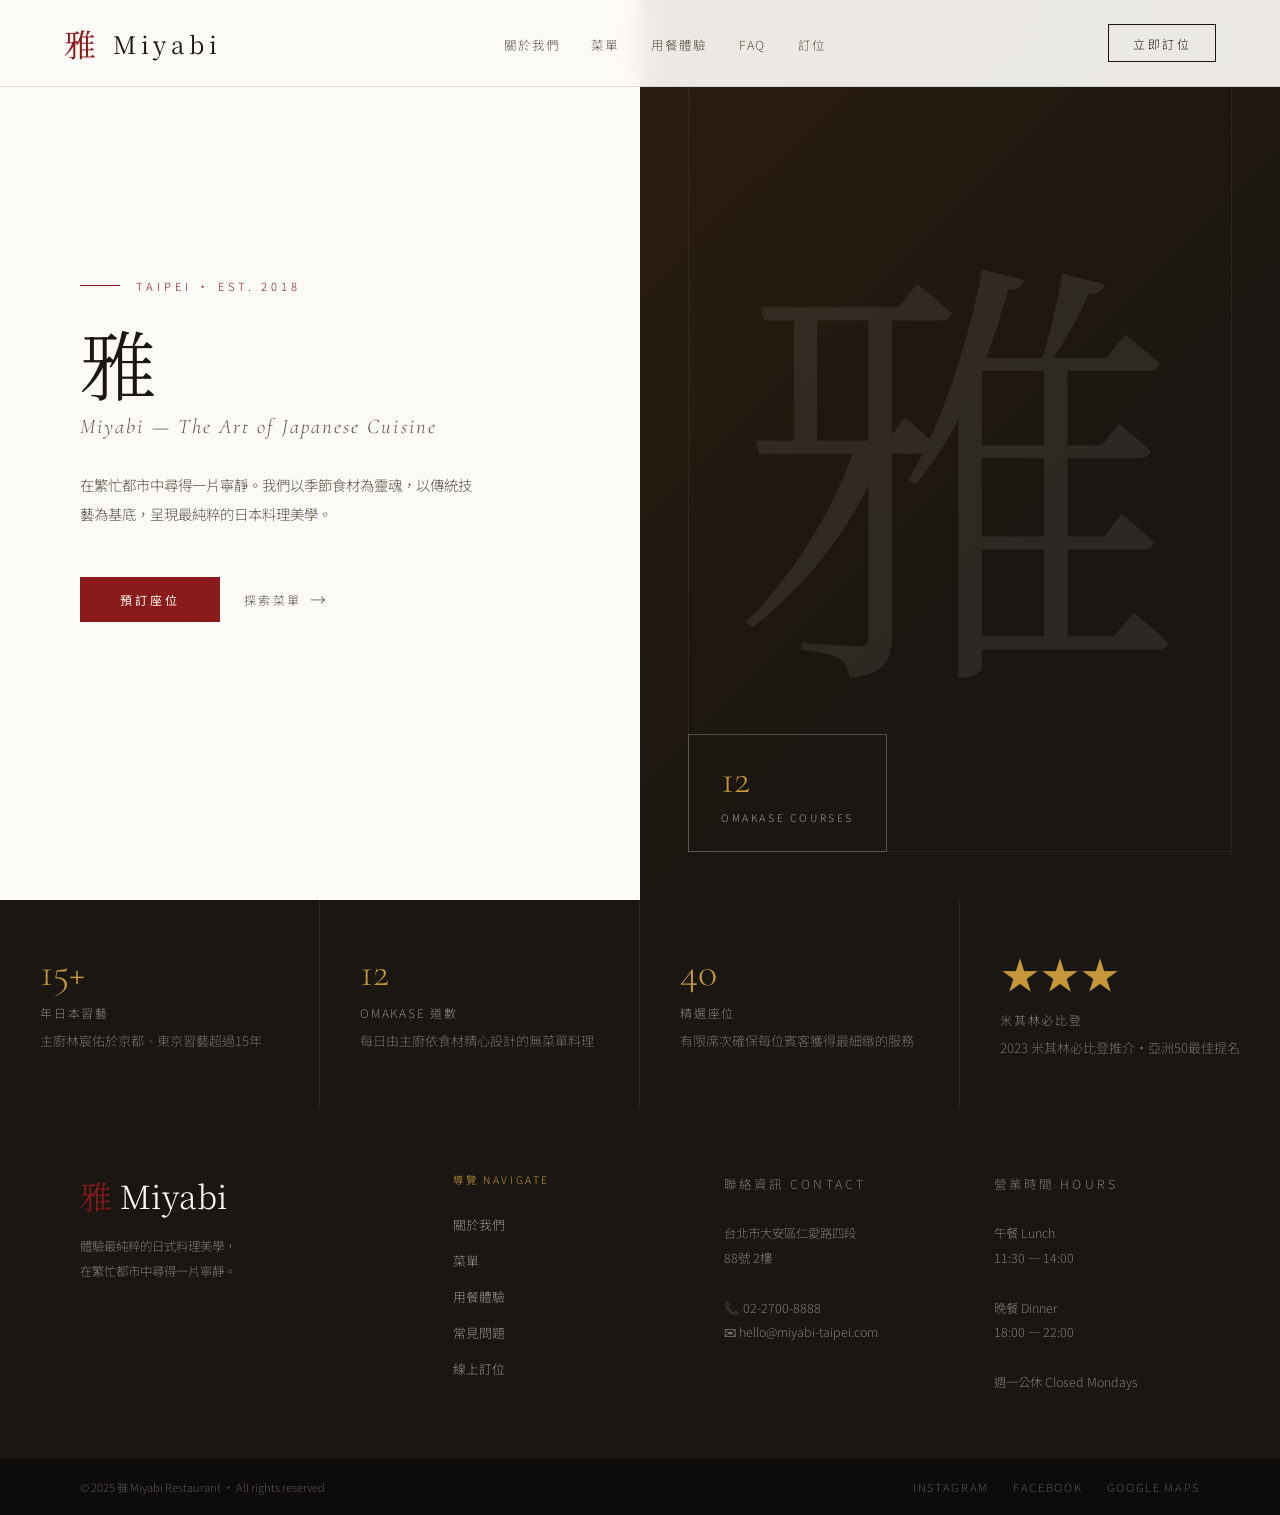
==== commit 3a3a0eae: "上傳多頁式網站" ====
--- a/index.html
+++ b/index.html
@@ -6,516 +6,55 @@
 <title>雅 Miyabi | 日式料理</title>
 <link rel="preconnect" href="https://fonts.googleapis.com">
 <link href="https://fonts.googleapis.com/css2?family=Noto+Serif+JP:wght@300;400;600&family=Noto+Sans+TC:wght@300;400;500&family=Cormorant+Garamond:ital,wght@0,300;0,400;1,300;1,400&display=swap" rel="stylesheet">
+<link rel="stylesheet" href="shared.css">
 <style>
-  :root {
-    --ink: #1a1611;
-    --ink-muted: #5a5249;
-    --ink-faint: #9a908a;
-    --washi: #f7f4ef;
-    --cream: #fdfbf8;
-    --accent: #8b1a1a;
-    --accent-light: #c8524a;
-    --gold: #c4973a;
-    --border: rgba(26,22,17,0.12);
-  }
-  *, *::before, *::after { box-sizing: border-box; margin: 0; padding: 0; }
-  html { scroll-behavior: smooth; }
-  body {
-    font-family: 'Noto Sans TC', sans-serif;
-    background: var(--cream);
-    color: var(--ink);
-    font-weight: 300;
-    overflow-x: hidden;
-  }
-
-  /* NAV */
-  nav {
-    position: fixed; top: 0; left: 0; right: 0; z-index: 100;
-    display: flex; align-items: center; justify-content: space-between;
-    padding: 1.5rem 4rem;
-    background: rgba(253,251,248,0.92);
-    backdrop-filter: blur(12px);
-    border-bottom: 1px solid var(--border);
-    transition: all 0.3s ease;
-  }
-  .nav-logo {
-    font-family: 'Noto Serif JP', serif;
-    font-size: 1.5rem; font-weight: 400;
-    letter-spacing: 0.2em;
-    color: var(--ink);
-    text-decoration: none;
-    display: flex; align-items: center; gap: 0.75rem;
-  }
-  .nav-logo span.kanji { font-size: 2rem; color: var(--accent); line-height: 1; }
-  .nav-links { display: flex; gap: 2.5rem; list-style: none; }
-  .nav-links a {
-    font-size: 0.8rem; letter-spacing: 0.18em; text-transform: uppercase;
-    color: var(--ink-muted); text-decoration: none;
-    transition: color 0.2s;
-  }
-  .nav-links a:hover { color: var(--accent); }
-  .nav-reserve {
-    font-size: 0.75rem; letter-spacing: 0.2em; text-transform: uppercase;
-    padding: 0.6rem 1.5rem;
-    border: 1px solid var(--ink); border-radius: 0;
-    background: transparent; color: var(--ink); cursor: pointer;
-    transition: all 0.25s;
-    font-family: 'Noto Sans TC', sans-serif;
-  }
-  .nav-reserve:hover { background: var(--ink); color: var(--cream); }
-
-  /* HERO */
-  .hero {
-    min-height: 100vh;
-    display: grid; grid-template-columns: 1fr 1fr;
-    padding-top: 80px;
-  }
-  .hero-text {
-    display: flex; flex-direction: column; justify-content: center;
-    padding: 6rem 4rem 6rem 5rem;
-  }
-  .hero-eyebrow {
-    font-size: 0.7rem; letter-spacing: 0.35em; text-transform: uppercase;
-    color: var(--accent); margin-bottom: 1.5rem;
-    display: flex; align-items: center; gap: 1rem;
-  }
-  .hero-eyebrow::before {
-    content: ''; display: block; width: 2.5rem; height: 1px; background: var(--accent);
-  }
-  .hero-title {
-    font-family: 'Noto Serif JP', serif;
-    font-size: clamp(3.5rem, 6vw, 5.5rem);
-    font-weight: 300; line-height: 1.15;
-    letter-spacing: 0.05em; margin-bottom: 0.5rem;
-  }
-  .hero-title-en {
-    font-family: 'Cormorant Garamond', serif;
-    font-size: clamp(1rem, 2vw, 1.3rem);
-    font-style: italic; font-weight: 300;
-    color: var(--ink-muted); letter-spacing: 0.1em;
-    margin-bottom: 2rem;
-  }
-  .hero-desc {
-    font-size: 0.9rem; line-height: 2; color: var(--ink-muted);
-    max-width: 400px; margin-bottom: 3rem;
-  }
-  .hero-cta {
-    display: flex; gap: 1.5rem; align-items: center;
-  }
-  .btn-primary {
-    padding: 0.9rem 2.5rem;
-    background: var(--accent); color: var(--cream);
-    font-size: 0.75rem; letter-spacing: 0.25em; text-transform: uppercase;
-    border: none; cursor: pointer;
-    font-family: 'Noto Sans TC', sans-serif; font-weight: 400;
-    transition: background 0.25s;
-    text-decoration: none; display: inline-block;
-  }
-  .btn-primary:hover { background: #6e1414; }
-  .btn-ghost {
-    font-size: 0.75rem; letter-spacing: 0.2em; text-transform: uppercase;
-    color: var(--ink-muted); text-decoration: none;
-    display: flex; align-items: center; gap: 0.5rem;
-    transition: color 0.2s;
-  }
-  .btn-ghost:hover { color: var(--ink); }
-  .btn-ghost::after { content: '→'; font-size: 1rem; }
-
-  .hero-image {
-    position: relative; overflow: hidden;
-    background: var(--washi);
-  }
-  .hero-image-inner {
-    position: absolute; inset: 0;
-    background: linear-gradient(135deg, #2d1e0f 0%, #1a1611 60%, #8b1a1a22 100%);
-    display: flex; align-items: center; justify-content: center;
-    overflow: hidden;
-  }
-  /* Decorative Japanese motif SVG */
-  .hero-motif {
-    position: absolute; opacity: 0.08;
-    font-family: 'Noto Serif JP', serif;
-    font-size: 28rem; color: #f7f4ef;
-    line-height: 1; user-select: none;
-    animation: float 8s ease-in-out infinite;
-  }
-  @keyframes float {
-    0%,100% { transform: translateY(0); }
-    50% { transform: translateY(-12px); }
-  }
-  .hero-badge {
-    position: absolute; bottom: 3rem; left: 3rem;
-    border: 1px solid rgba(247,244,239,0.25);
-    padding: 1.5rem 2rem;
-    color: rgba(247,244,239,0.8);
-  }
-  .hero-badge-num {
-    font-family: 'Cormorant Garamond', serif;
-    font-size: 2.5rem; font-weight: 300; line-height: 1;
-    color: var(--gold); display: block; margin-bottom: 0.25rem;
-  }
-  .hero-badge-label {
-    font-size: 0.65rem; letter-spacing: 0.25em; text-transform: uppercase;
-    color: rgba(247,244,239,0.6);
-  }
-  .hero-line {
-    position: absolute; top: 3rem; right: 3rem; bottom: 3rem; left: 3rem;
-    border: 1px solid rgba(247,244,239,0.06); pointer-events: none;
-  }
-
-  /* SECTION SHARED */
-  section { padding: 7rem 5rem; }
-  .section-tag {
-    font-size: 0.65rem; letter-spacing: 0.35em; text-transform: uppercase;
-    color: var(--accent); margin-bottom: 1rem;
-  }
-  .section-title {
-    font-family: 'Noto Serif JP', serif;
-    font-size: clamp(2rem, 3.5vw, 3rem);
-    font-weight: 300; line-height: 1.3; margin-bottom: 0.5rem;
-  }
-  .section-title-en {
-    font-family: 'Cormorant Garamond', serif;
-    font-size: 1.1rem; font-style: italic; font-weight: 300;
-    color: var(--ink-muted); margin-bottom: 2.5rem;
-  }
-
-  /* ABOUT */
-  .about {
-    background: var(--washi);
-    display: grid; grid-template-columns: 1fr 1fr; gap: 6rem;
-    align-items: center;
-  }
-  .about-image-block {
-    position: relative; aspect-ratio: 4/5; overflow: hidden;
-  }
-  .about-img {
-    width: 100%; height: 100%;
-    background: #2d1e0f;
-    display: flex; align-items: center; justify-content: center;
-    position: relative; overflow: hidden;
-  }
-  .about-img-char {
-    font-family: 'Noto Serif JP', serif;
-    font-size: 14rem; font-weight: 300;
-    color: rgba(247,244,239,0.06);
-    position: absolute;
-  }
-  .about-img-overlay {
-    position: absolute; inset: 0;
-    background: linear-gradient(180deg, transparent 40%, rgba(26,22,17,0.4) 100%);
-  }
-  .about-img-label {
-    position: absolute; bottom: 2rem; left: 2rem;
-    font-family: 'Cormorant Garamond', serif;
-    font-size: 1.1rem; font-style: italic; font-weight: 300;
-    color: rgba(247,244,239,0.85); letter-spacing: 0.08em;
-  }
-  .about-accent-box {
-    position: absolute; top: -1.5rem; right: -1.5rem;
-    width: 60%; height: 60%;
-    border: 1px solid var(--border); z-index: -1;
-    background: var(--cream);
-  }
-  .about-text p {
-    font-size: 0.9rem; line-height: 2.2; color: var(--ink-muted); margin-bottom: 1.5rem;
-  }
-  .about-stats {
-    display: grid; grid-template-columns: repeat(3, 1fr);
-    gap: 1.5rem; margin-top: 3rem;
-    padding-top: 3rem; border-top: 1px solid var(--border);
-  }
-  .about-stat-num {
-    font-family: 'Cormorant Garamond', serif;
-    font-size: 2.5rem; font-weight: 300; color: var(--accent); display: block;
-  }
-  .about-stat-label {
-    font-size: 0.7rem; letter-spacing: 0.15em; color: var(--ink-faint);
-    text-transform: uppercase;
-  }
-
-  /* MENU */
-  .menu { background: var(--cream); }
-  .menu-header {
-    display: flex; align-items: flex-end; justify-content: space-between;
-    margin-bottom: 3.5rem;
-  }
-  .menu-tabs {
-    display: flex; gap: 0; border-bottom: 1px solid var(--border);
-    margin-bottom: 3rem;
-  }
-  .menu-tab {
-    padding: 0.75rem 2rem;
-    font-size: 0.75rem; letter-spacing: 0.18em; text-transform: uppercase;
-    color: var(--ink-muted); cursor: pointer; border: none; background: none;
-    font-family: 'Noto Sans TC', sans-serif;
-    border-bottom: 2px solid transparent; margin-bottom: -1px;
-    transition: all 0.2s;
-  }
-  .menu-tab.active { color: var(--accent); border-bottom-color: var(--accent); }
-  .menu-tab:hover { color: var(--ink); }
-  .menu-grid { display: grid; grid-template-columns: repeat(3, 1fr); gap: 2rem; }
-  .menu-card {
-    border: 1px solid var(--border); padding: 2rem;
-    transition: border-color 0.25s, transform 0.25s;
-    cursor: default;
-  }
-  .menu-card:hover { border-color: var(--accent); transform: translateY(-3px); }
-  .menu-card-num {
-    font-family: 'Cormorant Garamond', serif;
-    font-size: 0.85rem; color: var(--ink-faint); margin-bottom: 1rem;
-    letter-spacing: 0.1em;
-  }
-  .menu-card-name {
-    font-family: 'Noto Serif JP', serif;
-    font-size: 1.15rem; font-weight: 400; margin-bottom: 0.25rem;
-  }
-  .menu-card-name-en {
-    font-family: 'Cormorant Garamond', serif;
-    font-size: 0.9rem; font-style: italic; color: var(--ink-muted);
-    margin-bottom: 1rem;
-  }
-  .menu-card-desc {
-    font-size: 0.8rem; line-height: 1.9; color: var(--ink-muted);
-    margin-bottom: 1.5rem;
-  }
-  .menu-card-footer { display: flex; align-items: center; justify-content: space-between; }
-  .menu-card-price {
-    font-family: 'Cormorant Garamond', serif;
-    font-size: 1.25rem; font-weight: 300; color: var(--accent);
-  }
-  .menu-card-tag {
-    font-size: 0.6rem; letter-spacing: 0.15em; text-transform: uppercase;
-    padding: 0.3rem 0.75rem;
-    border: 1px solid var(--border); color: var(--ink-faint);
-  }
-  .menu-card-tag.seasonal { border-color: var(--gold); color: var(--gold); }
-  .menu-content { display: none; }
-  .menu-content.active { display: block; }
-
-  /* EXPERIENCE */
-  .experience {
-    background: var(--ink);
-    color: var(--cream);
-    display: grid; grid-template-columns: 1fr 1fr; gap: 0;
-    padding: 0;
-  }
-  .experience-left {
-    padding: 7rem 4rem 7rem 5rem;
-    display: flex; flex-direction: column; justify-content: center;
-  }
-  .experience-left .section-tag { color: var(--gold); }
-  .experience-left .section-title { color: var(--cream); }
-  .experience-left .section-title-en { color: rgba(247,244,239,0.5); }
-  .experience-left p {
-    font-size: 0.85rem; line-height: 2.1;
-    color: rgba(247,244,239,0.7); margin-bottom: 1rem;
-  }
-  .exp-items { margin-top: 3rem; display: flex; flex-direction: column; gap: 1.5rem; }
-  .exp-item {
-    display: flex; gap: 1.5rem; align-items: flex-start;
-    padding-bottom: 1.5rem; border-bottom: 1px solid rgba(247,244,239,0.08);
-  }
-  .exp-item:last-child { border-bottom: none; padding-bottom: 0; }
-  .exp-item-icon {
-    width: 2.5rem; height: 2.5rem; min-width: 2.5rem;
-    border: 1px solid rgba(247,244,239,0.2);
-    display: flex; align-items: center; justify-content: center;
-    font-size: 1rem;
-  }
-  .exp-item-title {
-    font-family: 'Noto Serif JP', serif; font-size: 0.95rem; margin-bottom: 0.25rem;
-  }
-  .exp-item-desc {
-    font-size: 0.78rem; line-height: 1.8; color: rgba(247,244,239,0.55);
-  }
-  .experience-right {
-    position: relative; overflow: hidden;
-    background: linear-gradient(180deg, #2d1e0f 0%, #1a1611 100%);
-    min-height: 500px;
-  }
-  .experience-right-char {
-    position: absolute; inset: 0;
-    display: flex; align-items: center; justify-content: center;
-    font-family: 'Noto Serif JP', serif;
-    font-size: 20rem; font-weight: 300;
-    color: rgba(247,244,239,0.04); user-select: none;
-  }
-  .exp-quote {
-    position: absolute; bottom: 4rem; left: 3rem; right: 3rem;
-    border-left: 2px solid var(--gold);
-    padding: 1.5rem 2rem;
-  }
-  .exp-quote-text {
-    font-family: 'Cormorant Garamond', serif;
-    font-size: 1.2rem; font-style: italic; font-weight: 300;
-    color: rgba(247,244,239,0.85); line-height: 1.7; margin-bottom: 0.75rem;
-  }
-  .exp-quote-author {
-    font-size: 0.7rem; letter-spacing: 0.2em; color: var(--gold); text-transform: uppercase;
-  }
-
-  /* RESERVATION */
-  .reservation { background: var(--washi); text-align: center; }
-  .reservation .section-title { margin-bottom: 0.5rem; }
-  .reservation .section-title-en { margin-bottom: 3rem; }
-  .reservation-desc {
-    font-size: 0.88rem; line-height: 2; color: var(--ink-muted);
-    max-width: 500px; margin: 0 auto 3.5rem;
-  }
-  .res-form {
-    max-width: 700px; margin: 0 auto;
-    display: grid; grid-template-columns: 1fr 1fr; gap: 1rem;
-  }
-  .res-form-full { grid-column: 1 / -1; }
-  .res-input {
-    width: 100%; padding: 1rem 1.25rem;
-    border: 1px solid var(--border);
-    background: var(--cream); color: var(--ink);
-    font-family: 'Noto Sans TC', sans-serif; font-size: 0.85rem; font-weight: 300;
-    outline: none; transition: border-color 0.2s;
-  }
-  .res-input:focus { border-color: var(--accent); }
-  .res-select {
-    width: 100%; padding: 1rem 1.25rem;
-    border: 1px solid var(--border);
-    background: var(--cream); color: var(--ink);
-    font-family: 'Noto Sans TC', sans-serif; font-size: 0.85rem; font-weight: 300;
-    outline: none; cursor: pointer; appearance: none;
-    transition: border-color 0.2s;
-  }
-  .res-select:focus { border-color: var(--accent); }
-  .res-submit {
-    grid-column: 1 / -1;
-    padding: 1rem; margin-top: 1rem;
-    background: var(--accent); color: var(--cream); border: none;
-    font-family: 'Noto Sans TC', sans-serif; font-size: 0.78rem;
-    letter-spacing: 0.25em; text-transform: uppercase;
-    cursor: pointer; transition: background 0.25s;
-  }
-  .res-submit:hover { background: #6e1414; }
-  .res-note {
-    font-size: 0.72rem; color: var(--ink-faint); margin-top: 1.5rem;
-    letter-spacing: 0.05em; grid-column: 1/-1;
-  }
-
-  /* FOOTER */
-  footer {
-    background: var(--ink); color: rgba(247,244,239,0.7);
-    padding: 4rem 5rem;
-    display: grid; grid-template-columns: 1.5fr 1fr 1fr 1fr; gap: 4rem;
-  }
-  .footer-brand {
-    font-family: 'Noto Serif JP', serif;
-    font-size: 2rem; font-weight: 300; color: var(--cream);
-    margin-bottom: 1rem; display: flex; align-items: center; gap: 0.5rem;
-  }
-  .footer-brand .kanji { color: var(--accent); }
-  .footer-desc { font-size: 0.78rem; line-height: 2; color: rgba(247,244,239,0.45); }
-  .footer-col-title {
-    font-size: 0.65rem; letter-spacing: 0.25em; text-transform: uppercase;
-    color: var(--gold); margin-bottom: 1.5rem;
-  }
-  .footer-links { list-style: none; display: flex; flex-direction: column; gap: 0.75rem; }
-  .footer-links a {
-    font-size: 0.8rem; color: rgba(247,244,239,0.55); text-decoration: none;
-    transition: color 0.2s;
-  }
-  .footer-links a:hover { color: var(--cream); }
-  .footer-info p { font-size: 0.78rem; line-height: 2; color: rgba(247,244,239,0.45); }
-  .footer-bottom {
-    background: #0e0c0a; padding: 1.25rem 5rem;
-    display: flex; justify-content: space-between; align-items: center;
-  }
-  .footer-bottom p {
-    font-size: 0.7rem; color: rgba(247,244,239,0.3); letter-spacing: 0.1em;
-  }
-  .footer-social { display: flex; gap: 1.5rem; }
-  .footer-social a {
-    font-size: 0.7rem; letter-spacing: 0.15em; text-transform: uppercase;
-    color: rgba(247,244,239,0.3); text-decoration: none; transition: color 0.2s;
-  }
-  .footer-social a:hover { color: var(--cream); }
-
-  /* DIVIDER */
-  .divider {
-    height: 1px; background: var(--border); margin: 0 5rem;
-  }
-
-  /* FAQ */
-  .faq-item { border: 1px solid var(--border); background: var(--cream); }
-  .faq-q {
-    width: 100%; display: flex; justify-content: space-between; align-items: center;
-    padding: 1.5rem 2rem; background: none; border: none; cursor: pointer;
-    font-family: 'Noto Sans TC', sans-serif; font-size: 0.95rem; font-weight: 400;
-    color: var(--ink); text-align: left; gap: 1rem; transition: background 0.2s;
-  }
-  .faq-q:hover { background: var(--washi); }
-  .faq-q.open { background: var(--washi); color: var(--accent); }
-  .faq-icon { font-size: 1.3rem; font-weight: 300; min-width: 1.5rem; text-align: center; color: var(--accent); transition: transform 0.3s; }
-  .faq-q.open .faq-icon { transform: rotate(45deg); }
-  .faq-a { max-height: 0; overflow: hidden; transition: max-height 0.4s ease, padding 0.3s; padding: 0 2rem; }
-  .faq-a.open { max-height: 300px; padding: 1.25rem 2rem 1.75rem; }
-  .faq-a p { font-size: 0.88rem; line-height: 2; color: var(--ink-muted); }
-
-  /* Animations */
-  .fade-in { opacity: 0; transform: translateY(24px); transition: opacity 0.7s ease, transform 0.7s ease; }
-  .fade-in.visible { opacity: 1; transform: none; }
-
-  @media (max-width: 900px) {
-    nav { padding: 1.25rem 1.5rem; }
-    .nav-links { display: none; }
-    .hero { grid-template-columns: 1fr; }
-    .hero-image { display: none; }
-    .hero-text { padding: 4rem 2rem; }
-    section { padding: 5rem 2rem; }
-    .about { grid-template-columns: 1fr; gap: 3rem; }
-    .about-accent-box { display: none; }
-    .menu-grid { grid-template-columns: 1fr 1fr; }
-    .experience { grid-template-columns: 1fr; }
-    .experience-right { min-height: 350px; }
-    .res-form { grid-template-columns: 1fr; }
-    .res-form-full { grid-column: 1; }
-    .res-submit { grid-column: 1; }
-    .res-note { grid-column: 1; }
-    footer { grid-template-columns: 1fr 1fr; gap: 2.5rem; padding: 3rem 2rem; }
-    .footer-bottom { padding: 1rem 2rem; flex-direction: column; gap: 0.75rem; text-align: center; }
-    .divider { margin: 0 2rem; }
-    .menu-header { flex-direction: column; align-items: flex-start; gap: 1.5rem; }
-  }
+.hero { min-height: 100vh; display: grid; grid-template-columns: 1fr 1fr; padding-top: 80px; }
+.hero-text { display: flex; flex-direction: column; justify-content: center; padding: 6rem 4rem 6rem 5rem; }
+.hero-eyebrow { font-size: 0.7rem; letter-spacing: 0.35em; text-transform: uppercase; color: var(--accent); margin-bottom: 1.5rem; display: flex; align-items: center; gap: 1rem; }
+.hero-eyebrow::before { content: ''; display: block; width: 2.5rem; height: 1px; background: var(--accent); }
+.hero-title { font-family: 'Noto Serif JP', serif; font-size: clamp(3.5rem, 6vw, 5.5rem); font-weight: 300; line-height: 1.15; letter-spacing: 0.05em; margin-bottom: 0.5rem; }
+.hero-title-en { font-family: 'Cormorant Garamond', serif; font-size: clamp(1rem, 2vw, 1.3rem); font-style: italic; font-weight: 300; color: var(--ink-muted); letter-spacing: 0.1em; margin-bottom: 2rem; }
+.hero-desc { font-size: 0.9rem; line-height: 2; color: var(--ink-muted); max-width: 400px; margin-bottom: 3rem; }
+.hero-cta { display: flex; gap: 1.5rem; align-items: center; }
+.hero-image { position: relative; overflow: hidden; background: var(--washi); }
+.hero-image-inner { position: absolute; inset: 0; background: linear-gradient(135deg, #2d1e0f 0%, #1a1611 60%); display: flex; align-items: center; justify-content: center; overflow: hidden; }
+.hero-motif { position: absolute; opacity: 0.08; font-family: 'Noto Serif JP', serif; font-size: 28rem; color: #f7f4ef; line-height: 1; user-select: none; animation: float 8s ease-in-out infinite; }
+@keyframes float { 0%,100% { transform: translateY(0); } 50% { transform: translateY(-12px); } }
+.hero-badge { position: absolute; bottom: 3rem; left: 3rem; border: 1px solid rgba(247,244,239,0.25); padding: 1.5rem 2rem; color: rgba(247,244,239,0.8); }
+.hero-badge-num { font-family: 'Cormorant Garamond', serif; font-size: 2.5rem; font-weight: 300; line-height: 1; color: var(--gold); display: block; margin-bottom: 0.25rem; }
+.hero-badge-label { font-size: 0.65rem; letter-spacing: 0.25em; text-transform: uppercase; color: rgba(247,244,239,0.6); }
+.hero-line { position: absolute; top: 3rem; right: 3rem; bottom: 3rem; left: 3rem; border: 1px solid rgba(247,244,239,0.06); pointer-events: none; }
+.features { display: grid; grid-template-columns: repeat(4,1fr); gap: 0; background: var(--ink); }
+.feature-item { padding: 3rem 2.5rem; border-right: 1px solid rgba(247,244,239,0.08); }
+.feature-item:last-child { border-right: none; }
+.feature-num { font-family: 'Cormorant Garamond', serif; font-size: 2.5rem; font-weight: 300; color: var(--gold); display: block; margin-bottom: 0.5rem; }
+.feature-label { font-size: 0.75rem; letter-spacing: 0.15em; text-transform: uppercase; color: rgba(247,244,239,0.5); display: block; margin-bottom: 0.5rem; }
+.feature-desc { font-size: 0.82rem; line-height: 1.8; color: rgba(247,244,239,0.4); }
+@media (max-width: 900px) { .hero { grid-template-columns: 1fr; } .hero-image { display: none; } .hero-text { padding: 4rem 2rem; } .features { grid-template-columns: 1fr 1fr; } }
 </style>
 </head>
 <body>
-
-<!-- NAV -->
 <nav>
-  <a href="#" class="nav-logo">
-    <span class="kanji">雅</span> Miyabi
-  </a>
+  <a href="index.html" class="nav-logo"><span class="kanji">雅</span> Miyabi</a>
   <ul class="nav-links">
-    <li><a href="#about">關於我們</a></li>
-    <li><a href="#chef">主廚</a></li>
-    <li><a href="#menu">菜單</a></li>
-    <li><a href="#experience">用餐體驗</a></li>
-    <li><a href="#reviews">評論</a></li>
-    <li><a href="#faq">FAQ</a></li>
-    <li><a href="#reservation">訂位</a></li>
+    <li><a href="about.html">關於我們</a></li>
+    <li><a href="menu.html">菜單</a></li>
+    <li><a href="experience.html">用餐體驗</a></li>
+    <li><a href="faq.html">FAQ</a></li>
+    <li><a href="reservation.html">訂位</a></li>
   </ul>
-  <button class="nav-reserve" onclick="document.getElementById('reservation').scrollIntoView({behavior:'smooth'})">立即訂位</button>
+  <a href="reservation.html" class="nav-reserve">立即訂位</a>
 </nav>
 
-<!-- HERO -->
 <section class="hero" style="padding:0;">
   <div class="hero-text">
     <p class="hero-eyebrow">Taipei · Est. 2018</p>
     <h1 class="hero-title">雅</h1>
     <p class="hero-title-en">Miyabi — The Art of Japanese Cuisine</p>
-    <p class="hero-desc">
-      在繁忙都市中尋得一片寧靜。我們以季節食材為靈魂，以傳統技藝為基底，呈現最純粹的日本料理美學。
-    </p>
+    <p class="hero-desc">在繁忙都市中尋得一片寧靜。我們以季節食材為靈魂，以傳統技藝為基底，呈現最純粹的日本料理美學。</p>
     <div class="hero-cta">
-      <a href="#reservation" class="btn-primary">預訂座位</a>
-      <a href="#menu" class="btn-ghost">探索菜單</a>
+      <a href="reservation.html" class="btn-primary">預訂座位</a>
+      <a href="menu.html" class="btn-ghost">探索菜單</a>
     </div>
   </div>
   <div class="hero-image">
@@ -530,854 +69,60 @@
   </div>
 </section>
 
-<div class="divider"></div>
+<div class="features">
+  <div class="feature-item fade-in">
+    <span class="feature-num">15+</span>
+    <span class="feature-label">年日本習藝</span>
+    <p class="feature-desc">主廚林宸佑於京都、東京習藝超過15年</p>
+  </div>
+  <div class="feature-item fade-in">
+    <span class="feature-num">12</span>
+    <span class="feature-label">Omakase 道數</span>
+    <p class="feature-desc">每日由主廚依食材精心設計的無菜單料理</p>
+  </div>
+  <div class="feature-item fade-in">
+    <span class="feature-num">40</span>
+    <span class="feature-label">精選座位</span>
+    <p class="feature-desc">有限席次確保每位賓客獲得最細緻的服務</p>
+  </div>
+  <div class="feature-item fade-in">
+    <span class="feature-num">★★★</span>
+    <span class="feature-label">米其林必比登</span>
+    <p class="feature-desc">2023 米其林必比登推介・亞洲50最佳提名</p>
+  </div>
+</div>
 
-<!-- ABOUT -->
-<section class="about" id="about">
-  <div class="about-image-block fade-in">
-    <div class="about-img">
-      <span class="about-img-char">和</span>
-      <div class="about-img-overlay"></div>
-      <span class="about-img-label">Harmony in every dish</span>
-    </div>
-    <div class="about-accent-box"></div>
-  </div>
-  <div class="about-text fade-in">
-    <p class="section-tag">關於雅 · About Us</p>
-    <h2 class="section-title">料理即是藝術</h2>
-    <p class="section-title-en">Cuisine as a Form of Art</p>
-    <p>
-      雅 Miyabi 由主廚林宸佑於2018年創立。林宸佑自幼熱愛料理，二十歲負笈日本，先後於京都懷石名店「瓢亭」及東京米其林三星割烹習藝長達十五年，深刻體會「一期一會」的精神。返台後，他決心以台灣豐沛的在地食材結合道地日本技藝，打造這片屬於台灣的料理美學空間。
-    </p>
-    <p>
-      Chef Lin Cheng-Yu honed his craft over 15 years in Japan — at the legendary Hyotei in Kyoto and a three-Michelin-star kappo in Tokyo. Returning to Taiwan, he founded Miyabi to bridge the finest Japanese culinary traditions with the island's exceptional local produce.
-    </p>
-    <div class="about-stats">
-      <div>
-        <span class="about-stat-num">15+</span>
-        <span class="about-stat-label">年日本習藝</span>
-      </div>
-      <div>
-        <span class="about-stat-num">98%</span>
-        <span class="about-stat-label">顧客好評率</span>
-      </div>
-      <div>
-        <span class="about-stat-num">40</span>
-        <span class="about-stat-label">精選座位</span>
-      </div>
-    </div>
-    <div style="margin-top:2rem; padding:1.5rem; border-left: 2px solid var(--accent); background: var(--cream);">
-      <p style="font-family:'Cormorant Garamond',serif; font-size:1.05rem; font-style:italic; color:var(--ink-muted); line-height:1.8; margin-bottom:0.5rem;">"料理不只是填飽肚子，而是以食物傳遞情感，讓每一位到訪的客人，都能感受到被珍視的溫度。"</p>
-      <p style="font-size:0.72rem; letter-spacing:0.15em; color:var(--accent); text-transform:uppercase;">— 林宸佑 Chef Lin Cheng-Yu</p>
-    </div>
-  </div>
-</section>
-
-<div class="divider"></div>
-
-<!-- CHEF SECTION -->
-<section id="chef" style="background:var(--cream); padding:7rem 5rem;">
-  <div style="display:grid; grid-template-columns:1fr 1fr; gap:6rem; align-items:center;">
-    <div class="fade-in">
-      <p class="section-tag">主廚介紹 · Meet the Chef</p>
-      <h2 class="section-title">林宸佑</h2>
-      <p class="section-title-en">Chef Lin Cheng-Yu</p>
-      <p style="font-size:0.9rem;line-height:2.2;color:var(--ink-muted);margin-bottom:1.25rem;">
-        1985年生於台南，林宸佑自高中起便深受日本飲食文化吸引。19歲隻身赴日，初入京都老舖磨練基本功，從洗碗、備料做起，五年後獲得師父認可，升任板前主廚助理。
-      </p>
-      <p style="font-size:0.9rem;line-height:2.2;color:var(--ink-muted);margin-bottom:1.25rem;">
-        2008年轉赴東京，加入米其林三星割烹「銀座 木村」，在嚴格的日式廚房文化中淬鍊技藝，精通懷石料理各道工序，並深研高湯萃取、刀工美學與食材時令哲學。
-      </p>
-      <p style="font-size:0.9rem;line-height:2.2;color:var(--ink-muted);margin-bottom:2rem;">
-        Born in Tainan in 1985, Chef Lin left for Japan at 19 with nothing but passion. After fifteen years mastering kaiseki at Kyoto's Hyotei and a Michelin three-star kappo in Ginza, he returned home to open Miyabi — a restaurant that marries Japanese technique with the abundance of Taiwan's land and sea.
-      </p>
-      <div style="display:grid; grid-template-columns:1fr 1fr; gap:1rem;">
-        <div style="padding:1.25rem; border:1px solid var(--border);">
-          <p style="font-size:0.65rem;letter-spacing:0.2em;text-transform:uppercase;color:var(--accent);margin-bottom:0.5rem;">訓練背景</p>
-          <p style="font-size:0.82rem;line-height:1.8;color:var(--ink-muted);">京都 瓢亭<br>東京 銀座 木村（米其林★★★）<br>大阪 吉兆 研修</p>
-        </div>
-        <div style="padding:1.25rem; border:1px solid var(--border);">
-          <p style="font-size:0.65rem;letter-spacing:0.2em;text-transform:uppercase;color:var(--accent);margin-bottom:0.5rem;">榮耀獎項</p>
-          <p style="font-size:0.82rem;line-height:1.8;color:var(--ink-muted);">2021 台灣美食之星<br>2022 亞洲50最佳餐廳提名<br>2023 米其林必比登推介</p>
-        </div>
-        <div style="padding:1.25rem; border:1px solid var(--border);">
-          <p style="font-size:0.65rem;letter-spacing:0.2em;text-transform:uppercase;color:var(--accent);margin-bottom:0.5rem;">料理哲學</p>
-          <p style="font-size:0.82rem;line-height:1.8;color:var(--ink-muted);">一期一會．食材本味<br>以台灣四季物產為魂<br>傳統技藝融合現代美學</p>
-        </div>
-        <div style="padding:1.25rem; border:1px solid var(--border);">
-          <p style="font-size:0.65rem;letter-spacing:0.2em;text-transform:uppercase;color:var(--accent);margin-bottom:0.5rem;">媒體報導</p>
-          <p style="font-size:0.82rem;line-height:1.8;color:var(--ink-muted);">商業周刊封面人物<br>天下雜誌美食專題<br>CNN Travel 台灣美食推薦</p>
-        </div>
-      </div>
-    </div>
-    <div class="fade-in" style="position:relative;">
-      <div style="aspect-ratio:3/4; background:linear-gradient(160deg,#2d1e0f,#1a1611); display:flex; align-items:center; justify-content:center; overflow:hidden; position:relative;">
-        <span style="font-family:'Noto Serif JP',serif; font-size:18rem; font-weight:300; color:rgba(247,244,239,0.05); position:absolute; user-select:none;">匠</span>
-        <div style="position:absolute; bottom:0; left:0; right:0; padding:2.5rem; background:linear-gradient(transparent,rgba(26,22,17,0.85));">
-          <p style="font-family:'Noto Serif JP',serif; font-size:1.4rem; color:var(--cream); margin-bottom:0.25rem;">林宸佑</p>
-          <p style="font-family:'Cormorant Garamond',serif; font-size:0.9rem; font-style:italic; color:var(--gold);">Head Chef & Founder, Miyabi</p>
-        </div>
-        <div style="position:absolute; top:2rem; right:2rem; border:1px solid rgba(247,244,239,0.15); padding:1rem 1.25rem; text-align:center;">
-          <span style="font-family:'Cormorant Garamond',serif; font-size:2rem; font-weight:300; color:var(--gold); display:block; line-height:1;">15</span>
-          <span style="font-size:0.6rem; letter-spacing:0.2em; text-transform:uppercase; color:rgba(247,244,239,0.5);">Years in Japan</span>
-        </div>
-      </div>
-      <div style="position:absolute; bottom:-1.5rem; left:-1.5rem; width:55%; height:55%; border:1px solid var(--border); z-index:-1; background:var(--washi);"></div>
-    </div>
-  </div>
-</section>
-
-<div class="divider"></div>
-
-<!-- MENU -->
-<section class="menu" id="menu">
-  <div class="menu-header fade-in">
-    <div>
-      <p class="section-tag">精選料理 · Our Menu</p>
-      <h2 class="section-title">季節菜單</h2>
-      <p class="section-title-en">Spring / Summer Seasonal Menu</p>
-    </div>
-    <a href="#" class="btn-ghost">查看完整菜單</a>
-  </div>
-
-  <div class="menu-tabs">
-    <button class="menu-tab active" onclick="switchTab(this, 'sashimi')">生魚片 Sashimi</button>
-    <button class="menu-tab" onclick="switchTab(this, 'appetizer')">前菜 Appetizer</button>
-    <button class="menu-tab" onclick="switchTab(this, 'main')">主菜 Mains</button>
-    <button class="menu-tab" onclick="switchTab(this, 'set')">套餐 Set Menu</button>
-    <button class="menu-tab" onclick="switchTab(this, 'dessert')">甜點 Dessert</button>
-  </div>
-
-  <div id="tab-sashimi" class="menu-content active">
-    <div class="menu-grid">
-      <div class="menu-card fade-in">
-        <p class="menu-card-num">001</p>
-        <h3 class="menu-card-name">鮪魚大腹</h3>
-        <p class="menu-card-name-en">Bluefin Tuna Otoro</p>
-        <p class="menu-card-desc">選自日本大間的藍鰭鮪魚大腹，油脂豐潤，入口即化，搭配自製山葵與醬油。Melt-in-your-mouth fatty tuna from Oma, Japan, served with house-made wasabi.</p>
-        <div class="menu-card-footer">
-          <span class="menu-card-price">NT$ 680</span>
-          <span class="menu-card-tag seasonal">季節限定</span>
-        </div>
-      </div>
-      <div class="menu-card fade-in">
-        <p class="menu-card-num">002</p>
-        <h3 class="menu-card-name">北海道海膽</h3>
-        <p class="menu-card-name-en">Hokkaido Uni</p>
-        <p class="menu-card-desc">每日空運北海道礼文島海膽，甘甜濃郁，附海苔酥脆餅乾。Fresh uni flown daily from Rishiri Island, Hokkaido, served with crispy nori cracker.</p>
-        <div class="menu-card-footer">
-          <span class="menu-card-price">NT$ 580</span>
-          <span class="menu-card-tag">招牌</span>
-        </div>
-      </div>
-      <div class="menu-card fade-in">
-        <p class="menu-card-num">003</p>
-        <h3 class="menu-card-name">炙燒鮭魚</h3>
-        <p class="menu-card-name-en">Aburi Salmon</p>
-        <p class="menu-card-desc">以火炙烤挪威鮭魚，搭配柚子胡椒醬，煙燻香氣與清爽柚子香完美交融。Norwegian salmon torched to perfection with yuzu kosho cream.</p>
-        <div class="menu-card-footer">
-          <span class="menu-card-price">NT$ 420</span>
-          <span class="menu-card-tag">熱門</span>
-        </div>
-      </div>
-      <div class="menu-card fade-in">
-        <p class="menu-card-num">004</p>
-        <h3 class="menu-card-name">干貝昆布締</h3>
-        <p class="menu-card-name-en">Scallop Kobujime</p>
-        <p class="menu-card-desc">北海道帆立貝以京都白板昆布包覆熟成24小時，鮮甜中帶有昆布的海洋氣息。Hokkaido scallop cured 24 hours in Kyoto kombu, bringing umami depth to natural sweetness.</p>
-        <div class="menu-card-footer">
-          <span class="menu-card-price">NT$ 480</span>
-          <span class="menu-card-tag seasonal">主廚推薦</span>
-        </div>
-      </div>
-      <div class="menu-card fade-in">
-        <p class="menu-card-num">005</p>
-        <h3 class="menu-card-name">比目魚緣側</h3>
-        <p class="menu-card-name-en">Hirame Engawa</p>
-        <p class="menu-card-desc">比目魚最珍貴的魚鰭部位，口感爽脆有嚼勁，附細蔥薑泥與橙醋。The prized fin muscle of flounder — crisp, rich, and served with ponzu, ginger and scallion.</p>
-        <div class="menu-card-footer">
-          <span class="menu-card-price">NT$ 520</span>
-          <span class="menu-card-tag">限量供應</span>
-        </div>
-      </div>
-      <div class="menu-card fade-in">
-        <p class="menu-card-num">006</p>
-        <h3 class="menu-card-name">生蠔三重奏</h3>
-        <p class="menu-card-name-en">Oyster Trio</p>
-        <p class="menu-card-desc">精選日本廣島、法國貝隆、台灣澎湖三種生蠔，各具風土特色，佐以三款醬汁品嚐。Three oysters — Hiroshima, Belon, Penghu — each with its own terroir and paired sauce.</p>
-        <div class="menu-card-footer">
-          <span class="menu-card-price">NT$ 620</span>
-          <span class="menu-card-tag seasonal">季節限定</span>
-        </div>
-      </div>
-    </div>
-  </div>
-
-  <div id="tab-appetizer" class="menu-content">
-    <div class="menu-grid">
-      <div class="menu-card fade-in">
-        <p class="menu-card-num">A01</p>
-        <h3 class="menu-card-name">茶碗蒸</h3>
-        <p class="menu-card-name-en">Chawanmushi</p>
-        <p class="menu-card-desc">以一番高湯蒸製的嫩蛋，內藏百合根、銀杏與螃蟹，上覆松露高湯。Silky steamed egg custard with lily bulb, ginkgo and crab, finished with black truffle dashi.</p>
-        <div class="menu-card-footer">
-          <span class="menu-card-price">NT$ 320</span>
-          <span class="menu-card-tag">招牌</span>
-        </div>
-      </div>
-      <div class="menu-card fade-in">
-        <p class="menu-card-num">A02</p>
-        <h3 class="menu-card-name">鴨肝慕斯</h3>
-        <p class="menu-card-name-en">Duck Liver Mousse</p>
-        <p class="menu-card-desc">法式手法製作的鴨肝慕斯，抹於烤炙脆餅，搭配無花果果凍與清脆的嫩芽。Classic duck liver mousse on charcoal crisps with fig gelée and microgreens.</p>
-        <div class="menu-card-footer">
-          <span class="menu-card-price">NT$ 380</span>
-          <span class="menu-card-tag seasonal">主廚推薦</span>
-        </div>
-      </div>
-      <div class="menu-card fade-in">
-        <p class="menu-card-num">A03</p>
-        <h3 class="menu-card-name">蟹肉豆腐</h3>
-        <p class="menu-card-name-en">Kani Tofu</p>
-        <p class="menu-card-desc">手工嫩豆腐鋪上北海道松葉蟹肉，淋以柴魚蟹膏醬汁，佐紫蘇油。House-made silken tofu topped with Hokkaido snow crab, kani miso sauce and shiso oil.</p>
-        <div class="menu-card-footer">
-          <span class="menu-card-price">NT$ 420</span>
-          <span class="menu-card-tag">熱門</span>
-        </div>
-      </div>
-      <div class="menu-card fade-in">
-        <p class="menu-card-num">A04</p>
-        <h3 class="menu-card-name">海鮮清湯</h3>
-        <p class="menu-card-name-en">Kaiseki Soup</p>
-        <p class="menu-card-desc">以真昆布與本枯節熬製清澈高湯，配以當季蛤蜊、松茸與三葉草，呈現高湯本味之美。Crystal-clear dashi with seasonal clams, matsutake mushroom and mitsuba — the soul of kaiseki.</p>
-        <div class="menu-card-footer">
-          <span class="menu-card-price">NT$ 350</span>
-          <span class="menu-card-tag seasonal">季節限定</span>
-        </div>
-      </div>
-      <div class="menu-card fade-in">
-        <p class="menu-card-num">A05</p>
-        <h3 class="menu-card-name">前菜拼盤</h3>
-        <p class="menu-card-name-en">Zensai Moriawase</p>
-        <p class="menu-card-desc">每日六種小菜精巧拼盤，反映當日食材與節氣之美，各具風味，是懷石料理的縮影。A daily selection of six seasonal small bites — a miniature kaiseki journey on one plate.</p>
-        <div class="menu-card-footer">
-          <span class="menu-card-price">NT$ 680</span>
-          <span class="menu-card-tag">每日限量</span>
-        </div>
-      </div>
-      <div class="menu-card fade-in">
-        <p class="menu-card-num">A06</p>
-        <h3 class="menu-card-name">炸天婦羅</h3>
-        <p class="menu-card-name-en">Seasonal Tempura</p>
-        <p class="menu-card-desc">以薄透麵衣裹覆當季食材，現炸現吃，附抹茶鹽與蘿蔔泥天婦羅醬汁。Feather-light seasonal tempura fried to order, with matcha salt and grated daikon tentsuyu.</p>
-        <div class="menu-card-footer">
-          <span class="menu-card-price">NT$ 520</span>
-          <span class="menu-card-tag">熱門</span>
-        </div>
-      </div>
-    </div>
-  </div>
-
-  <div id="tab-main" class="menu-content">
-    <div class="menu-grid">
-      <div class="menu-card fade-in">
-        <p class="menu-card-num">101</p>
-        <h3 class="menu-card-name">和牛牛排</h3>
-        <p class="menu-card-name-en">A5 Wagyu Steak</p>
-        <p class="menu-card-desc">宮崎A5和牛，以備長炭慢烤，附抹茶鹽與黑松露醬汁。Miyazaki A5 wagyu grilled over binchotan charcoal, served with matcha salt and black truffle jus.</p>
-        <div class="menu-card-footer">
-          <span class="menu-card-price">NT$ 2,480</span>
-          <span class="menu-card-tag seasonal">主廚推薦</span>
-        </div>
-      </div>
-      <div class="menu-card fade-in">
-        <p class="menu-card-num">102</p>
-        <h3 class="menu-card-name">京都鴨肉飯</h3>
-        <p class="menu-card-name-en">Kyoto Duck Rice</p>
-        <p class="menu-card-desc">京都近江鴨胸搭配日本越光米，附柴魚高湯，暖心暖胃。Near Omi duck breast with Koshihikari rice in delicate dashi broth.</p>
-        <div class="menu-card-footer">
-          <span class="menu-card-price">NT$ 980</span>
-          <span class="menu-card-tag">招牌</span>
-        </div>
-      </div>
-      <div class="menu-card fade-in">
-        <p class="menu-card-num">103</p>
-        <h3 class="menu-card-name">焦糖味噌鱈魚</h3>
-        <p class="menu-card-name-en">Miso Glazed Black Cod</p>
-        <p class="menu-card-desc">浸漬白味噌72小時的銀鱈，烤至外焦內嫩，附菠菜與薑汁醬油。72-hour white miso-marinated black cod, roasted golden, with spinach and ginger soy.</p>
-        <div class="menu-card-footer">
-          <span class="menu-card-price">NT$ 1,280</span>
-          <span class="menu-card-tag">熱門</span>
-        </div>
-      </div>
-      <div class="menu-card fade-in">
-        <p class="menu-card-num">104</p>
-        <h3 class="menu-card-name">龍蝦茶泡飯</h3>
-        <p class="menu-card-name-en">Lobster Ochazuke</p>
-        <p class="menu-card-desc">現殺活龍蝦搭配越光米飯，淋上以龍蝦殼熬製的濃郁高湯，佐山葵與漬物。Live lobster over Koshihikari rice, doused in rich lobster bisque dashi with wasabi and pickles.</p>
-        <div class="menu-card-footer">
-          <span class="menu-card-price">NT$ 1,680</span>
-          <span class="menu-card-tag seasonal">季節限定</span>
-        </div>
-      </div>
-      <div class="menu-card fade-in">
-        <p class="menu-card-num">105</p>
-        <h3 class="menu-card-name">烤鴨胸佐柚子</h3>
-        <p class="menu-card-name-en">Duck Breast Yuzu</p>
-        <p class="menu-card-desc">法式低溫烹調鴨胸，以備長炭收皮，搭配柚子醬汁、烤白蘿蔔與紅醋醬。Sous vide duck breast finished over binchotan, with yuzu sauce, charred daikon and red vinegar.</p>
-        <div class="menu-card-footer">
-          <span class="menu-card-price">NT$ 1,180</span>
-          <span class="menu-card-tag">主廚推薦</span>
-        </div>
-      </div>
-      <div class="menu-card fade-in">
-        <p class="menu-card-num">106</p>
-        <h3 class="menu-card-name">蒸籠鮮蝦燒賣</h3>
-        <p class="menu-card-name-en">Prawn Shumai</p>
-        <p class="menu-card-desc">以台灣白蝦手工製作燒賣，內藏蟹黃，以柴魚高湯蒸製，附老醋薑絲。Handmade Taiwan prawn shumai filled with crab roe, steamed in dashi, served with aged vinegar.</p>
-        <div class="menu-card-footer">
-          <span class="menu-card-price">NT$ 560</span>
-          <span class="menu-card-tag">熱門</span>
-        </div>
-      </div>
-    </div>
-  </div>
-
-  <div id="tab-set" class="menu-content">
-    <div class="menu-grid">
-      <div class="menu-card fade-in">
-        <p class="menu-card-num">S01</p>
-        <h3 class="menu-card-name">懷石午間套餐</h3>
-        <p class="menu-card-name-en">Kaiseki Lunch</p>
-        <p class="menu-card-desc">8道式午間懷石料理，含前菜、刺身、燒物、主食、甜點及茶飲。8-course kaiseki lunch featuring appetizer, sashimi, grilled items, rice course, dessert and tea.</p>
-        <div class="menu-card-footer">
-          <span class="menu-card-price">NT$ 2,200</span>
-          <span class="menu-card-tag">每日限量</span>
-        </div>
-      </div>
-      <div class="menu-card fade-in">
-        <p class="menu-card-num">S02</p>
-        <h3 class="menu-card-name">主廚無菜單料理</h3>
-        <p class="menu-card-name-en">Omakase</p>
-        <p class="menu-card-desc">12道由林宸佑主廚依當日食材精心設計，每一桌皆是獨一無二的饗宴。配酒方案另計。12-course chef's omakase by Chef Lin, uniquely crafted daily. Sake pairing available.</p>
-        <div class="menu-card-footer">
-          <span class="menu-card-price">NT$ 5,800</span>
-          <span class="menu-card-tag seasonal">需提前預訂</span>
-        </div>
-      </div>
-      <div class="menu-card fade-in">
-        <p class="menu-card-num">S03</p>
-        <h3 class="menu-card-name">四人分享套餐</h3>
-        <p class="menu-card-name-en">Family Share Set</p>
-        <p class="menu-card-desc">精選10道料理供四人共享，包含各式刺身、燒物、天婦羅及甜點拼盤。A curated 10-dish spread for four, with sashimi, robata, tempura and dessert.</p>
-        <div class="menu-card-footer">
-          <span class="menu-card-price">NT$ 6,800</span>
-          <span class="menu-card-tag">4人份</span>
-        </div>
-      </div>
-      <div class="menu-card fade-in">
-        <p class="menu-card-num">S04</p>
-        <h3 class="menu-card-name">頂級和牛套餐</h3>
-        <p class="menu-card-name-en">Wagyu Prestige Set</p>
-        <p class="menu-card-desc">以和牛為主軸的尊榮套餐，涵蓋和牛握壽司、炙燒大腹、A5牛排及牛骨高湯收尾。A wagyu-focused prestige set: nigiri, torched otoro, A5 steak and bone broth finale.</p>
-        <div class="menu-card-footer">
-          <span class="menu-card-price">NT$ 4,800</span>
-          <span class="menu-card-tag seasonal">2人以上</span>
-        </div>
-      </div>
-      <div class="menu-card fade-in">
-        <p class="menu-card-num">S05</p>
-        <h3 class="menu-card-name">慶典包廂套餐</h3>
-        <p class="menu-card-name-en">Celebration Set</p>
-        <p class="menu-card-desc">專為紀念日、生日設計，含祝賀甜點、香檳一瓶及精裝菜單紀念冊。Designed for special occasions — includes celebration dessert, Champagne and a keepsake menu.</p>
-        <div class="menu-card-footer">
-          <span class="menu-card-price">NT$ 8,800</span>
-          <span class="menu-card-tag">2人份</span>
-        </div>
-      </div>
-      <div class="menu-card fade-in">
-        <p class="menu-card-num">S06</p>
-        <h3 class="menu-card-name">主廚餐桌體驗</h3>
-        <p class="menu-card-name-en">Chef's Table</p>
-        <p class="menu-card-desc">坐於吧台正前方，親眼見證林宸佑主廚的料理創作，並享有與主廚對話的機會。限2席。Sit at the counter, watch Chef Lin create and converse — an immersive 2-seat experience.</p>
-        <div class="menu-card-footer">
-          <span class="menu-card-price">NT$ 7,200</span>
-          <span class="menu-card-tag seasonal">每日限2席</span>
-        </div>
-      </div>
-    </div>
-  </div>
-
-  <div id="tab-dessert" class="menu-content">
-    <div class="menu-grid">
-      <div class="menu-card fade-in">
-        <p class="menu-card-num">D01</p>
-        <h3 class="menu-card-name">抹茶提拉米蘇</h3>
-        <p class="menu-card-name-en">Matcha Tiramisu</p>
-        <p class="menu-card-desc">以宇治抹茶取代可可，搭配手指餅乾與馬斯卡彭乳酪，和魂洋技的完美融合。Uji matcha replaces cocoa in this East-meets-West tiramisu with mascarpone and ladyfingers.</p>
-        <div class="menu-card-footer">
-          <span class="menu-card-price">NT$ 280</span>
-          <span class="menu-card-tag">招牌</span>
-        </div>
-      </div>
-      <div class="menu-card fade-in">
-        <p class="menu-card-num">D02</p>
-        <h3 class="menu-card-name">黑芝麻布丁</h3>
-        <p class="menu-card-name-en">Black Sesame Pudding</p>
-        <p class="menu-card-desc">濃郁黑芝麻布丁，淋上金箔蜂蜜與酥脆芝麻酥，香氣層次豐富迷人。Intense black sesame pudding with gold leaf honey and sesame praline crumble.</p>
-        <div class="menu-card-footer">
-          <span class="menu-card-price">NT$ 260</span>
-          <span class="menu-card-tag">熱門</span>
-        </div>
-      </div>
-      <div class="menu-card fade-in">
-        <p class="menu-card-num">D03</p>
-        <h3 class="menu-card-name">柚子雪酪</h3>
-        <p class="menu-card-name-en">Yuzu Sorbet</p>
-        <p class="menu-card-desc">以新鮮高知柚子現製雪酪，清爽酸甜，搭配薄荷凍與柚子皮糖漬，清口怡神。Fresh Kochi yuzu sorbet with mint gelée and candied zest — the perfect palate cleanser.</p>
-        <div class="menu-card-footer">
-          <span class="menu-card-price">NT$ 220</span>
-          <span class="menu-card-tag seasonal">季節限定</span>
-        </div>
-      </div>
-      <div class="menu-card fade-in">
-        <p class="menu-card-num">D04</p>
-        <h3 class="menu-card-name">焦糖麻糬</h3>
-        <p class="menu-card-name-en">Caramel Mochi</p>
-        <p class="menu-card-desc">手工糯米麻糬淋上焦糖醬與海鹽，附北海道鮮奶油，甜鹹交織令人難忘。Handmade mochi drizzled with salted caramel, served with lush Hokkaido fresh cream.</p>
-        <div class="menu-card-footer">
-          <span class="menu-card-price">NT$ 250</span>
-          <span class="menu-card-tag">招牌</span>
-        </div>
-      </div>
-      <div class="menu-card fade-in">
-        <p class="menu-card-num">D05</p>
-        <h3 class="menu-card-name">季節水果聖代</h3>
-        <p class="menu-card-name-en">Seasonal Fruit Parfait</p>
-        <p class="menu-card-desc">以當季水果疊砌的華麗聖代，層層交疊和菓子奶凍、玄米茶冰淇淋與新鮮果粒。Layered parfait of wagashi panna cotta, genmaicha ice cream and seasonal fresh fruits.</p>
-        <div class="menu-card-footer">
-          <span class="menu-card-price">NT$ 380</span>
-          <span class="menu-card-tag seasonal">季節限定</span>
-        </div>
-      </div>
-      <div class="menu-card fade-in">
-        <p class="menu-card-num">D06</p>
-        <h3 class="menu-card-name">甜點師精選拼盤</h3>
-        <p class="menu-card-name-en">Dessert Moriawase</p>
-        <p class="menu-card-desc">五款迷你甜點拼盤，每日由甜點主廚精選，配以抹茶或煎茶一壺，適合與人共享。Five miniature desserts curated daily by our pastry chef, served with a pot of tea for two.</p>
-        <div class="menu-card-footer">
-          <span class="menu-card-price">NT$ 680</span>
-          <span class="menu-card-tag">2人分享</span>
-        </div>
-      </div>
-    </div>
-  </div>
-</section>
-
-<!-- EXPERIENCE -->
-<section class="experience" id="experience" style="padding:0;">
-  <div class="experience-left fade-in">
-    <p class="section-tag">用餐體驗 · The Experience</p>
-    <h2 class="section-title">不只是用餐</h2>
-    <p class="section-title-en">More than a Meal</p>
-    <p>在雅，每一次到訪都是一場感官之旅。從推開門的那一刻起，我們便竭誠為您打造難忘的記憶。</p>
-    <div class="exp-items">
-      <div class="exp-item">
-        <div class="exp-item-icon">🍵</div>
-        <div>
-          <p class="exp-item-title">茶道儀式</p>
-          <p class="exp-item-desc">每一位顧客皆以宇治抹茶迎賓，感受日式茶道之美，由服務員親手點茶奉上。Guests are welcomed with a hand-whisked Uji matcha ceremony upon arrival.</p>
-        </div>
-      </div>
-      <div class="exp-item">
-        <div class="exp-item-icon">🌸</div>
-        <div>
-          <p class="exp-item-title">季節花藝</p>
-          <p class="exp-item-desc">由資深花道師每週更換插花，呼應當季食材與節氣，空間如詩如畫。Weekly ikebana arrangements by a certified ikenobo master echo the season's ingredients.</p>
-        </div>
-      </div>
-      <div class="exp-item">
-        <div class="exp-item-icon">🎋</div>
-        <div>
-          <p class="exp-item-title">私人包廂</p>
-          <p class="exp-item-desc">可容納2至12人的榻榻米和式包廂，搭載隔音系統，適合商務宴請或家庭聚會。Soundproofed tatami rooms for 2–12 guests — ideal for business dinners and celebrations.</p>
-        </div>
-      </div>
-      <div class="exp-item">
-        <div class="exp-item-icon">🍶</div>
-        <div>
-          <p class="exp-item-title">清酒配酒服務</p>
-          <p class="exp-item-desc">由日本酒士精選日本各地名酒，依菜色搭配推薦，讓料理與酒相得益彰。Our sake sommelier curates pairings from Japan's finest breweries to complement each course.</p>
-        </div>
-      </div>
-    </div>
-  </div>
-  <div class="experience-right">
-    <div class="experience-right-char">心</div>
-    <div class="exp-quote">
-      <p class="exp-quote-text">"真正的日本料理，是用心感受食材本身的靈魂。The soul of true Japanese cuisine lies in feeling the essence of each ingredient."</p>
-      <p class="exp-quote-author">林宸佑 Chef Lin Cheng-Yu — Head Chef & Founder</p>
-    </div>
-  </div>
-</section>
-
-<div class="divider"></div>
-
-<!-- REVIEWS -->
-<section id="reviews" style="background:var(--cream); padding:7rem 5rem;">
-  <div style="text-align:center; margin-bottom:4rem;" class="fade-in">
-    <p class="section-tag">顧客評論 · Guest Reviews</p>
-    <h2 class="section-title">來自顧客的心聲</h2>
-    <p class="section-title-en">What Our Guests Say</p>
-    <div style="display:flex; gap:3rem; justify-content:center; margin-top:2rem;">
-      <div style="text-align:center;">
-        <span style="font-family:'Cormorant Garamond',serif; font-size:3rem; font-weight:300; color:var(--accent); display:block; line-height:1;">4.9</span>
-        <span style="font-size:0.65rem; letter-spacing:0.2em; text-transform:uppercase; color:var(--ink-faint);">Google Reviews</span>
-      </div>
-      <div style="width:1px; background:var(--border);"></div>
-      <div style="text-align:center;">
-        <span style="font-family:'Cormorant Garamond',serif; font-size:3rem; font-weight:300; color:var(--accent); display:block; line-height:1;">★★★</span>
-        <span style="font-size:0.65rem; letter-spacing:0.2em; text-transform:uppercase; color:var(--ink-faint);">Michelin Bib Gourmand 2023</span>
-      </div>
-      <div style="width:1px; background:var(--border);"></div>
-      <div style="text-align:center;">
-        <span style="font-family:'Cormorant Garamond',serif; font-size:3rem; font-weight:300; color:var(--accent); display:block; line-height:1;">#7</span>
-        <span style="font-size:0.65rem; letter-spacing:0.2em; text-transform:uppercase; color:var(--ink-faint);">Asia's 50 Best 2023 Nominee</span>
-      </div>
-    </div>
-  </div>
-  <div style="display:grid; grid-template-columns:repeat(3,1fr); gap:2rem;">
-    <div class="fade-in" style="border:1px solid var(--border); padding:2.5rem; position:relative;">
-      <div style="font-size:3rem; font-family:'Cormorant Garamond',serif; color:var(--accent); line-height:1; margin-bottom:1.5rem; opacity:0.4;">"</div>
-      <p style="font-size:0.88rem; line-height:2; color:var(--ink-muted); margin-bottom:1.5rem;">每一道菜都讓我驚喜。林宸佑主廚對於食材的理解令人嘆服，特別是那道干貝昆布締，是我吃過最難忘的刺身之一。空間雅致，服務無可挑剔，值得每一分的等待。</p>
-      <div style="display:flex; align-items:center; gap:1rem; padding-top:1.5rem; border-top:1px solid var(--border);">
-        <div style="width:40px; height:40px; border-radius:50%; background:var(--accent); display:flex; align-items:center; justify-content:center; font-family:'Noto Serif JP',serif; font-size:0.9rem; color:var(--cream); font-weight:400;">陳</div>
-        <div>
-          <p style="font-size:0.82rem; font-weight:500; margin-bottom:0.15rem;">陳怡君</p>
-          <p style="font-size:0.7rem; color:var(--ink-faint);">Google · ★★★★★</p>
-        </div>
-      </div>
-    </div>
-    <div class="fade-in" style="border:1px solid var(--border); padding:2.5rem; position:relative; background:var(--washi);">
-      <div style="font-size:3rem; font-family:'Cormorant Garamond',serif; color:var(--accent); line-height:1; margin-bottom:1.5rem; opacity:0.4;">"</div>
-      <p style="font-size:0.88rem; line-height:2; color:var(--ink-muted); margin-bottom:1rem;">The omakase experience here is nothing short of extraordinary. Chef Lin's mastery of dashi and his intuitive understanding of balance — sweet, umami, acid — makes every course feel inevitable, like this is exactly what the ingredient was meant to become.</p>
-      <p style="font-size:0.82rem; line-height:1.9; color:var(--ink-muted); margin-bottom:1.5rem;">We booked the Chef's Table and it was the highlight of our entire trip to Taiwan.</p>
-      <div style="display:flex; align-items:center; gap:1rem; padding-top:1.5rem; border-top:1px solid var(--border);">
-        <div style="width:40px; height:40px; border-radius:50%; background:#4a6fa5; display:flex; align-items:center; justify-content:center; font-size:0.85rem; color:white; font-weight:500;">MR</div>
-        <div>
-          <p style="font-size:0.82rem; font-weight:500; margin-bottom:0.15rem;">Marcus Reynolds</p>
-          <p style="font-size:0.7rem; color:var(--ink-faint);">TripAdvisor · ★★★★★</p>
-        </div>
-      </div>
-    </div>
-    <div class="fade-in" style="border:1px solid var(--border); padding:2.5rem; position:relative;">
-      <div style="font-size:3rem; font-family:'Cormorant Garamond',serif; color:var(--accent); line-height:1; margin-bottom:1.5rem; opacity:0.4;">"</div>
-      <p style="font-size:0.88rem; line-height:2; color:var(--ink-muted); margin-bottom:1.5rem;">帶著父母來慶祝結婚週年，選了慶典包廂套餐。從迎賓的抹茶儀式、到最後主廚親自送上的祝賀甜點，整個晚上充滿驚喜。媽媽說是她吃過最好的料理，爸爸感動到落淚。</p>
-      <div style="display:flex; align-items:center; gap:1rem; padding-top:1.5rem; border-top:1px solid var(--border);">
-        <div style="width:40px; height:40px; border-radius:50%; background:#6b8f5e; display:flex; align-items:center; justify-content:center; font-family:'Noto Serif JP',serif; font-size:0.9rem; color:white; font-weight:400;">王</div>
-        <div>
-          <p style="font-size:0.82rem; font-weight:500; margin-bottom:0.15rem;">王建豪</p>
-          <p style="font-size:0.7rem; color:var(--ink-faint);">Google · ★★★★★</p>
-        </div>
-      </div>
-    </div>
-    <div class="fade-in" style="border:1px solid var(--border); padding:2.5rem; position:relative;">
-      <div style="font-size:3rem; font-family:'Cormorant Garamond',serif; color:var(--accent); line-height:1; margin-bottom:1.5rem; opacity:0.4;">"</div>
-      <p style="font-size:0.88rem; line-height:2; color:var(--ink-muted); margin-bottom:1.5rem;">作為一個常跑東京、大阪的老饕，在台北能吃到如此水準的懷石料理讓我非常驚訝。林宸佑主廚的高湯功力一流，茶碗蒸入口那一刻我幾乎以為自己在京都。</p>
-      <div style="display:flex; align-items:center; gap:1rem; padding-top:1.5rem; border-top:1px solid var(--border);">
-        <div style="width:40px; height:40px; border-radius:50%; background:#8b6a4a; display:flex; align-items:center; justify-content:center; font-family:'Noto Serif JP',serif; font-size:0.9rem; color:white; font-weight:400;">劉</div>
-        <div>
-          <p style="font-size:0.82rem; font-weight:500; margin-bottom:0.15rem;">劉思穎</p>
-          <p style="font-size:0.7rem; color:var(--ink-faint);">Google · ★★★★★</p>
-        </div>
-      </div>
-    </div>
-    <div class="fade-in" style="border:1px solid var(--border); padding:2.5rem; position:relative; background:var(--washi);">
-      <div style="font-size:3rem; font-family:'Cormorant Garamond',serif; color:var(--accent); line-height:1; margin-bottom:1.5rem; opacity:0.4;">"</div>
-      <p style="font-size:0.88rem; line-height:2; color:var(--ink-muted); margin-bottom:1.5rem;">台北最好的日本料理，沒有之一。每次帶外國客戶來這裡，他們都對林主廚的廚藝讚不絕口。食材新鮮度一流，服務細緻周到，環境典雅，是商務宴請的完美場所。</p>
-      <div style="display:flex; align-items:center; gap:1rem; padding-top:1.5rem; border-top:1px solid var(--border);">
-        <div style="width:40px; height:40px; border-radius:50%; background:#5a4a6b; display:flex; align-items:center; justify-content:center; font-family:'Noto Serif JP',serif; font-size:0.9rem; color:white; font-weight:400;">張</div>
-        <div>
-          <p style="font-size:0.82rem; font-weight:500; margin-bottom:0.15rem;">張立偉</p>
-          <p style="font-size:0.7rem; color:var(--ink-faint);">TripAdvisor · ★★★★★</p>
-        </div>
-      </div>
-    </div>
-    <div class="fade-in" style="border:1px solid var(--border); padding:2.5rem; position:relative;">
-      <div style="font-size:3rem; font-family:'Cormorant Garamond',serif; color:var(--accent); line-height:1; margin-bottom:1.5rem; opacity:0.4;">"</div>
-      <p style="font-size:0.88rem; line-height:2; color:var(--ink-muted); margin-bottom:1.5rem;">I've dined at many Japanese restaurants around Asia, but Miyabi stands out for its sincerity. You can feel Chef Lin's soul in every dish. The black sesame pudding dessert alone is worth the trip. Don't miss the seasonal oyster trio if it's available!</p>
-      <div style="display:flex; align-items:center; gap:1rem; padding-top:1.5rem; border-top:1px solid var(--border);">
-        <div style="width:40px; height:40px; border-radius:50%; background:#3a6b5a; display:flex; align-items:center; justify-content:center; font-size:0.85rem; color:white; font-weight:500;">SL</div>
-        <div>
-          <p style="font-size:0.82rem; font-weight:500; margin-bottom:0.15rem;">Sophie Laurent</p>
-          <p style="font-size:0.7rem; color:var(--ink-faint);">Google · ★★★★★</p>
-        </div>
-      </div>
-    </div>
-  </div>
-</section>
-
-<div class="divider"></div>
-
-<!-- FAQ -->
-<section id="faq" style="background:var(--washi); padding:7rem 5rem;">
-  <div style="text-align:center; margin-bottom:4rem;" class="fade-in">
-    <p class="section-tag">常見問題 · FAQ</p>
-    <h2 class="section-title">您想知道的</h2>
-    <p class="section-title-en">Frequently Asked Questions</p>
-  </div>
-  <div style="max-width:800px; margin:0 auto; display:flex; flex-direction:column; gap:1rem;">
-
-    <div class="faq-item fade-in">
-      <button class="faq-q" onclick="toggleFaq(this)">
-        <span>如何取消或更改訂位？</span>
-        <span class="faq-icon">＋</span>
-      </button>
-      <div class="faq-a">
-        <p>請於用餐日前48小時來電或以電子郵件通知我們，我們將盡力協助安排。逾時取消或無故未到，將酌收每人 NT$500 訂位保證金。</p>
-        <p style="margin-top:0.5rem; color:var(--ink-faint);">Please cancel or modify at least 48 hours in advance by phone or email. Late cancellations or no-shows may incur a NT$500 per person fee.</p>
-      </div>
-    </div>
-
-    <div class="faq-item fade-in">
-      <button class="faq-q" onclick="toggleFaq(this)">
-        <span>有提供素食或特殊飲食需求嗎？</span>
-        <span class="faq-icon">＋</span>
-      </button>
-      <div class="faq-a">
-        <p>我們可以配合素食、無麩質、海鮮過敏等特殊飲食需求，請於訂位時在「特殊需求」欄位填寫，或提前來電告知，主廚將為您特別設計料理。</p>
-        <p style="margin-top:0.5rem; color:var(--ink-faint);">We accommodate vegetarian, gluten-free, and allergy-related dietary needs. Please note them when booking and our chef will customize accordingly.</p>
-      </div>
-    </div>
-
-    <div class="faq-item fade-in">
-      <button class="faq-q" onclick="toggleFaq(this)">
-        <span>無菜單料理（Omakase）需要提前幾天預訂？</span>
-        <span class="faq-icon">＋</span>
-      </button>
-      <div class="faq-a">
-        <p>無菜單料理需至少提前 <strong>7個工作天</strong> 預訂，且每日僅提供有限席次。主廚餐桌體驗（Chef's Table）每日限2席，建議提前2週以上預訂。</p>
-        <p style="margin-top:0.5rem; color:var(--ink-faint);">Omakase requires at least 7 business days' advance booking. Chef's Table is limited to 2 seats daily — we recommend booking 2+ weeks ahead.</p>
-      </div>
-    </div>
-
-    <div class="faq-item fade-in">
-      <button class="faq-q" onclick="toggleFaq(this)">
-        <span>餐廳有停車場嗎？</span>
-        <span class="faq-icon">＋</span>
-      </button>
-      <div class="faq-a">
-        <p>餐廳本身無專屬停車場，建議搭乘大眾運輸工具前來。附近有仁愛路停車場（步行約5分鐘），或搭乘捷運至忠孝敦化站步行約8分鐘可抵達。</p>
-        <p style="margin-top:0.5rem; color:var(--ink-faint);">No dedicated parking. We recommend public transport. Nearest MRT: Zhongxiao Dunhua Station (8 min walk). Nearby parking available on Ren'ai Road.</p>
-      </div>
-    </div>
-
-    <div class="faq-item fade-in">
-      <button class="faq-q" onclick="toggleFaq(this)">
-        <span>可以攜帶自己的蛋糕慶祝生日嗎？</span>
-        <span class="faq-icon">＋</span>
-      </button>
-      <div class="faq-a">
-        <p>歡迎攜帶外部蛋糕，酌收 NT$300 開瓶費（含餐具與蠟燭服務）。若選擇我們的「慶典包廂套餐」，已包含專屬祝賀甜點，無須另外攜帶。</p>
-        <p style="margin-top:0.5rem; color:var(--ink-faint);">Outside cakes are welcome with a NT$300 cakeage fee (includes service, plates and candles). Our Celebration Set already includes a bespoke dessert.</p>
-      </div>
-    </div>
-
-    <div class="faq-item fade-in">
-      <button class="faq-q" onclick="toggleFaq(this)">
-        <span>餐廳的服裝規定是什麼？</span>
-        <span class="faq-icon">＋</span>
-      </button>
-      <div class="faq-a">
-        <p>我們建議穿著 <strong>Smart Casual</strong> 以上的服裝，以符合餐廳典雅的用餐氛圍。請避免穿著拖鞋、短褲或運動服前來，謝謝您的配合。</p>
-        <p style="margin-top:0.5rem; color:var(--ink-faint);">Smart casual or above is recommended to match our elegant atmosphere. Flip-flops, shorts and athletic wear are not permitted.</p>
-      </div>
-    </div>
-
-    <div class="faq-item fade-in">
-      <button class="faq-q" onclick="toggleFaq(this)">
-        <span>接受哪些付款方式？</span>
-        <span class="faq-icon">＋</span>
-      </button>
-      <div class="faq-a">
-        <p>我們接受現金、所有主要信用卡（Visa、Mastercard、JCB、American Express）、LINE Pay 及街口支付。恕不接受支票付款。</p>
-        <p style="margin-top:0.5rem; color:var(--ink-faint);">We accept cash, all major credit cards (Visa, Mastercard, JCB, Amex), LINE Pay and Jkopay. Cheques are not accepted.</p>
-      </div>
-    </div>
-
-    <div class="faq-item fade-in">
-      <button class="faq-q" onclick="toggleFaq(this)">
-        <span>可以開立發票或收據嗎？</span>
-        <span class="faq-icon">＋</span>
-      </button>
-      <div class="faq-a">
-        <p>可以，我們提供電子發票及紙本收據。如需公司抬頭統編，請於結帳前告知服務人員，我們將為您開立三聯式發票。</p>
-        <p style="margin-top:0.5rem; color:var(--ink-faint);">Yes. We issue electronic and paper receipts. For company invoices (GUI number), please inform your server before payment.</p>
-      </div>
-    </div>
-
-  </div>
-</section>
-
-<!-- RESERVATION -->
-<section class="reservation" id="reservation">
-  <p class="section-tag fade-in">線上訂位 · Reservation</p>
-  <h2 class="section-title fade-in">預訂您的座位</h2>
-  <p class="section-title-en fade-in">Reserve Your Table</p>
-  <p class="reservation-desc fade-in">
-    我們的座位十分有限，建議提前三日以上預訂。無菜單料理請提前七日訂位。
-    <br>Limited seating — we recommend booking 3+ days in advance. Omakase requires 7 days' notice.
-  </p>
-  <div class="res-form fade-in">
-    <input type="text" id="res-name" class="res-input" placeholder="姓名 Name *">
-    <input type="tel" id="res-phone" class="res-input" placeholder="電話 Phone *">
-    <input type="email" id="res-email" class="res-input" placeholder="電子信箱 Email">
-    <select id="res-party" class="res-select">
-      <option value="">人數 Party Size *</option>
-      <option value="1 人">1 人</option>
-      <option value="2 人">2 人</option>
-      <option value="3 人">3 人</option>
-      <option value="4 人">4 人</option>
-      <option value="5-8 人">5-8 人</option>
-      <option value="9+ 人 (包廂)">9+ 人（包廂）</option>
-    </select>
-    <input type="date" id="res-date" class="res-input" placeholder="日期 *">
-    <select id="res-time" class="res-select">
-      <option value="">時段 Time *</option>
-      <option value="11:30">午餐 11:30</option>
-      <option value="12:00">午餐 12:00</option>
-      <option value="12:30">午餐 12:30</option>
-      <option value="18:00">晚餐 18:00</option>
-      <option value="18:30">晚餐 18:30</option>
-      <option value="19:00">晚餐 19:00</option>
-      <option value="20:00">晚餐 20:00</option>
-    </select>
-    <textarea id="res-request" class="res-input res-form-full" rows="3" placeholder="特殊需求 Special Requests（過敏、紀念日等）" style="resize:vertical;"></textarea>
-    <button class="res-submit" onclick="handleReserve()">確認訂位 Confirm Reservation</button>
-    <p class="res-note">* 為必填欄位 · 訂位確認將於24小時內以電子信箱通知</p>
-  </div>
-</section>
-
-<!-- FOOTER -->
 <footer>
   <div>
     <div class="footer-brand"><span class="kanji">雅</span> Miyabi</div>
-    <p class="footer-desc">體驗最純粹的日式料理美學，<br>在繁忙都市中尋得一片寧靜。<br><br>The art of Japanese cuisine,<br>in the heart of Taipei.</p>
+    <p class="footer-desc">體驗最純粹的日式料理美學，<br>在繁忙都市中尋得一片寧靜。</p>
   </div>
   <div>
     <p class="footer-col-title">導覽 Navigate</p>
     <ul class="footer-links">
-      <li><a href="#about">關於我們</a></li>
-      <li><a href="#chef">主廚介紹</a></li>
-      <li><a href="#menu">菜單</a></li>
-      <li><a href="#experience">用餐體驗</a></li>
-      <li><a href="#reviews">顧客評論</a></li>
-      <li><a href="#faq">常見問題</a></li>
-      <li><a href="#reservation">線上訂位</a></li>
+      <li><a href="about.html">關於我們</a></li>
+      <li><a href="menu.html">菜單</a></li>
+      <li><a href="experience.html">用餐體驗</a></li>
+      <li><a href="faq.html">常見問題</a></li>
+      <li><a href="reservation.html">線上訂位</a></li>
     </ul>
   </div>
   <div class="footer-info">
     <p class="footer-col-title">聯絡資訊 Contact</p>
-    <p>台北市大安區仁愛路四段<br>88號 2樓<br><br>88F, Sec. 4, Ren'ai Rd.<br>Da'an, Taipei<br><br>📞 02-2700-8888<br>✉ hello@miyabi-taipei.com</p>
+    <p>台北市大安區仁愛路四段<br>88號 2樓<br><br>📞 02-2700-8888<br>✉ hello@miyabi-taipei.com</p>
   </div>
   <div class="footer-info">
     <p class="footer-col-title">營業時間 Hours</p>
-    <p>
-      午餐 Lunch<br>11:30 — 14:00<br><br>
-      晚餐 Dinner<br>18:00 — 22:00<br><br>
-      週一公休<br>Closed Mondays
-    </p>
+    <p>午餐 Lunch<br>11:30 — 14:00<br><br>晚餐 Dinner<br>18:00 — 22:00<br><br>週一公休 Closed Mondays</p>
   </div>
 </footer>
 <div class="footer-bottom">
   <p>© 2025 雅 Miyabi Restaurant · All rights reserved</p>
-  <div class="footer-social">
-    <a href="#">Instagram</a>
-    <a href="#">Facebook</a>
-    <a href="#">Google Maps</a>
-  </div>
+  <div class="footer-social"><a href="#">Instagram</a><a href="#">Facebook</a><a href="#">Google Maps</a></div>
 </div>
-
 <script>
-  function toggleFaq(btn) {
-    const answer = btn.nextElementSibling;
-    const isOpen = btn.classList.contains('open');
-    document.querySelectorAll('.faq-q.open').forEach(b => {
-      b.classList.remove('open');
-      b.nextElementSibling.classList.remove('open');
-    });
-    if (!isOpen) {
-      btn.classList.add('open');
-      answer.classList.add('open');
-    }
-  }
-
-  function switchTab(btn, id) {
-    document.querySelectorAll('.menu-tab').forEach(t => t.classList.remove('active'));
-    document.querySelectorAll('.menu-content').forEach(c => c.classList.remove('active'));
-    btn.classList.add('active');
-    document.getElementById('tab-' + id).classList.add('active');
-    document.querySelectorAll('#tab-' + id + ' .fade-in').forEach(el => {
-      el.classList.remove('visible');
-      setTimeout(() => el.classList.add('visible'), 50);
-    });
-  }
-
-  const observer = new IntersectionObserver((entries) => {
-    entries.forEach(e => { if(e.isIntersecting) e.target.classList.add('visible'); });
-  }, { threshold: 0.12 });
-  document.querySelectorAll('.fade-in').forEach(el => observer.observe(el));
-
-  async function handleReserve() {
-    const SCRIPT_URL = 'https://script.google.com/macros/s/AKfycbzVrDURKwQz7Za265P7-YPqycumOqBXEMCip-4r1ptvY-auxPnLJIsltybPaDYqVxQX/exec';
-
-    const name    = document.getElementById('res-name').value.trim();
-    const phone   = document.getElementById('res-phone').value.trim();
-    const email   = document.getElementById('res-email').value.trim();
-    const party   = document.getElementById('res-party').value;
-    const dateVal = document.getElementById('res-date').value;
-    const time    = document.getElementById('res-time').value;
-    const request = document.getElementById('res-request').value.trim();
-
-    if (!name || !phone || !party || !dateVal || !time) {
-      alert('⚠️ 請填寫必填欄位：姓名、電話、人數、日期、時段。');
-      return;
-    }
-
-    const btn = document.querySelector('.res-submit');
-    btn.textContent = '送出中…';
-    btn.disabled = true;
-
-    const [year, month, day] = dateVal.split('-');
-
-    const body = new FormData();
-    body.append('entry.836241115',  name);
-    body.append('entry.1956261292', phone);
-    body.append('entry.454755785',  email);
-    body.append('entry.1934560729', party);
-    body.append('entry.2101004479_year',  year);
-    body.append('entry.2101004479_month', String(parseInt(month)));
-    body.append('entry.2101004479_day',   String(parseInt(day)));
-    body.append('entry.1013971419', time);
-    body.append('request', request);
-
-    try {
-      await fetch(SCRIPT_URL, { method: 'POST', mode: 'no-cors', body });
-      alert('✅ 訂位已送出！我們將在24小時內以電子信箱確認。\nThank you! We will confirm within 24 hours.');
-      document.getElementById('res-name').value = '';
-      document.getElementById('res-phone').value = '';
-      document.getElementById('res-email').value = '';
-      document.getElementById('res-party').selectedIndex = 0;
-      document.getElementById('res-date').value = '';
-      document.getElementById('res-time').selectedIndex = 0;
-      document.getElementById('res-request').value = '';
-    } catch(err) {
-      alert('❌ 送出失敗，請稍後再試或來電：02-2700-8888');
-    } finally {
-      btn.textContent = '確認訂位 Confirm Reservation';
-      btn.disabled = false;
-    }
-  }
+const observer = new IntersectionObserver((entries) => { entries.forEach(e => { if(e.isIntersecting) e.target.classList.add('visible'); }); }, { threshold: 0.12 });
+document.querySelectorAll('.fade-in').forEach(el => observer.observe(el));
 </script>
 </body>
 </html>
--- a/shared.css
+++ b/shared.css
@@ -0,0 +1,43 @@
+:root {
+  --ink: #1a1611; --ink-muted: #5a5249; --ink-faint: #9a908a;
+  --washi: #f7f4ef; --cream: #fdfbf8; --accent: #8b1a1a;
+  --gold: #c4973a; --border: rgba(26,22,17,0.12);
+}
+*, *::before, *::after { box-sizing: border-box; margin: 0; padding: 0; }
+html { scroll-behavior: smooth; }
+body { font-family: 'Noto Sans TC', sans-serif; background: var(--cream); color: var(--ink); font-weight: 300; overflow-x: hidden; }
+nav { position: fixed; top: 0; left: 0; right: 0; z-index: 100; display: flex; align-items: center; justify-content: space-between; padding: 1.5rem 4rem; background: rgba(253,251,248,0.92); backdrop-filter: blur(12px); border-bottom: 1px solid var(--border); }
+.nav-logo { font-family: 'Noto Serif JP', serif; font-size: 1.5rem; font-weight: 400; letter-spacing: 0.2em; color: var(--ink); text-decoration: none; display: flex; align-items: center; gap: 0.75rem; }
+.nav-logo span.kanji { font-size: 2rem; color: var(--accent); line-height: 1; }
+.nav-links { display: flex; gap: 2rem; list-style: none; }
+.nav-links a { font-size: 0.78rem; letter-spacing: 0.15em; text-transform: uppercase; color: var(--ink-muted); text-decoration: none; transition: color 0.2s; }
+.nav-links a:hover, .nav-links a.active { color: var(--accent); }
+.nav-reserve { font-size: 0.75rem; letter-spacing: 0.2em; text-transform: uppercase; padding: 0.6rem 1.5rem; border: 1px solid var(--ink); background: transparent; color: var(--ink); cursor: pointer; transition: all 0.25s; font-family: 'Noto Sans TC', sans-serif; text-decoration: none; }
+.nav-reserve:hover { background: var(--ink); color: var(--cream); }
+section { padding: 7rem 5rem; }
+.section-tag { font-size: 0.65rem; letter-spacing: 0.35em; text-transform: uppercase; color: var(--accent); margin-bottom: 1rem; }
+.section-title { font-family: 'Noto Serif JP', serif; font-size: clamp(2rem, 3.5vw, 3rem); font-weight: 300; line-height: 1.3; margin-bottom: 0.5rem; }
+.section-title-en { font-family: 'Cormorant Garamond', serif; font-size: 1.1rem; font-style: italic; font-weight: 300; color: var(--ink-muted); margin-bottom: 2.5rem; }
+.btn-primary { padding: 0.9rem 2.5rem; background: var(--accent); color: var(--cream); font-size: 0.75rem; letter-spacing: 0.25em; text-transform: uppercase; border: none; cursor: pointer; font-family: 'Noto Sans TC', sans-serif; font-weight: 400; transition: background 0.25s; text-decoration: none; display: inline-block; }
+.btn-primary:hover { background: #6e1414; }
+.btn-ghost { font-size: 0.75rem; letter-spacing: 0.2em; text-transform: uppercase; color: var(--ink-muted); text-decoration: none; display: inline-flex; align-items: center; gap: 0.5rem; transition: color 0.2s; }
+.btn-ghost:hover { color: var(--ink); }
+.btn-ghost::after { content: '→'; font-size: 1rem; }
+.divider { height: 1px; background: var(--border); margin: 0 5rem; }
+.fade-in { opacity: 0; transform: translateY(24px); transition: opacity 0.7s ease, transform 0.7s ease; }
+.fade-in.visible { opacity: 1; transform: none; }
+footer { background: var(--ink); color: rgba(247,244,239,0.7); padding: 4rem 5rem; display: grid; grid-template-columns: 1.5fr 1fr 1fr 1fr; gap: 4rem; }
+.footer-brand { font-family: 'Noto Serif JP', serif; font-size: 2rem; font-weight: 300; color: var(--cream); margin-bottom: 1rem; display: flex; align-items: center; gap: 0.5rem; }
+.footer-brand .kanji { color: var(--accent); }
+.footer-desc { font-size: 0.78rem; line-height: 2; color: rgba(247,244,239,0.45); }
+.footer-col-title { font-size: 0.65rem; letter-spacing: 0.25em; text-transform: uppercase; color: var(--gold); margin-bottom: 1.5rem; }
+.footer-links { list-style: none; display: flex; flex-direction: column; gap: 0.75rem; }
+.footer-links a { font-size: 0.8rem; color: rgba(247,244,239,0.55); text-decoration: none; transition: color 0.2s; }
+.footer-links a:hover { color: var(--cream); }
+.footer-info p { font-size: 0.78rem; line-height: 2; color: rgba(247,244,239,0.45); }
+.footer-bottom { background: #0e0c0a; padding: 1.25rem 5rem; display: flex; justify-content: space-between; align-items: center; }
+.footer-bottom p { font-size: 0.7rem; color: rgba(247,244,239,0.3); }
+.footer-social { display: flex; gap: 1.5rem; }
+.footer-social a { font-size: 0.7rem; letter-spacing: 0.15em; text-transform: uppercase; color: rgba(247,244,239,0.3); text-decoration: none; transition: color 0.2s; }
+.footer-social a:hover { color: var(--cream); }
+@media (max-width: 900px) { nav { padding: 1.25rem 1.5rem; } .nav-links { display: none; } section { padding: 5rem 2rem; } footer { grid-template-columns: 1fr 1fr; gap: 2rem; padding: 3rem 2rem; } .footer-bottom { padding: 1rem 2rem; flex-direction: column; gap: 0.5rem; } .divider { margin: 0 2rem; } }
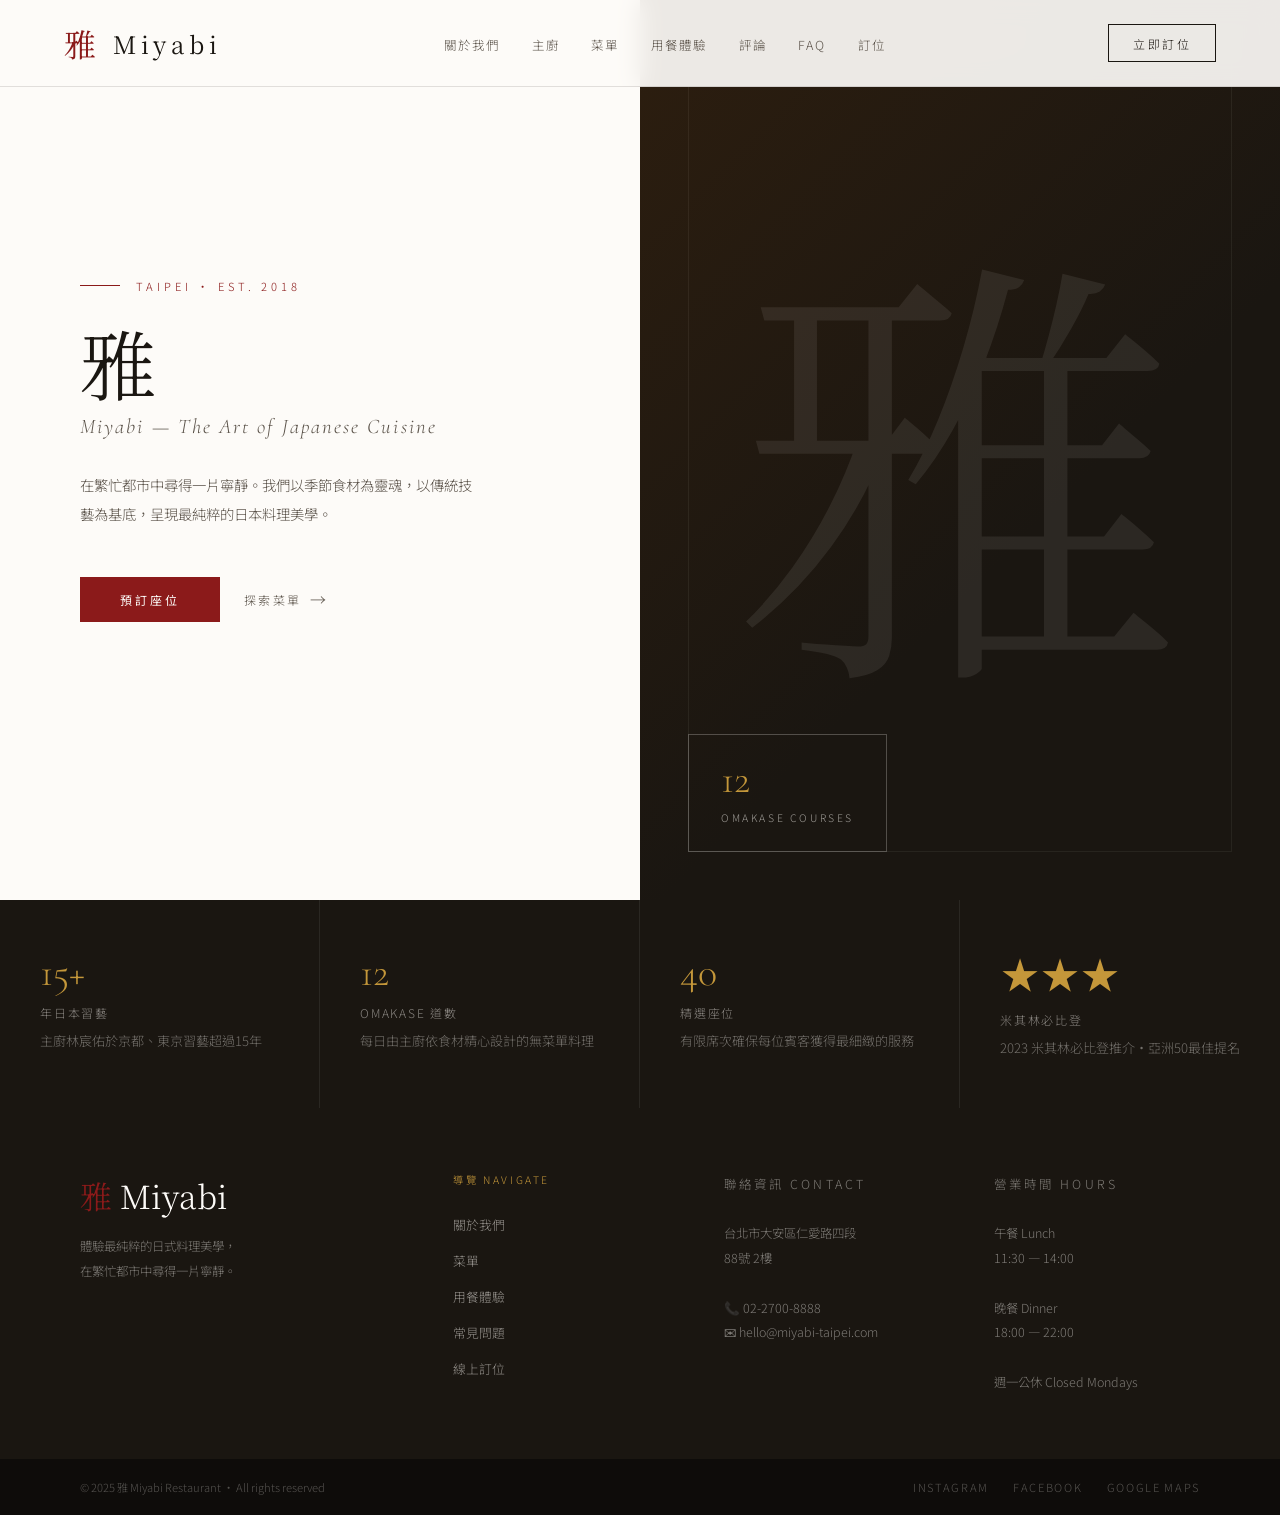
==== commit 47fa7a2e: "多頁網頁" ====
--- a/index.html
+++ b/index.html
@@ -36,10 +36,12 @@
 <body>
 <nav>
   <a href="index.html" class="nav-logo"><span class="kanji">雅</span> Miyabi</a>
-  <ul class="nav-links">
+    <ul class="nav-links">
     <li><a href="about.html">關於我們</a></li>
+    <li><a href="about.html#chef">主廚</a></li>
     <li><a href="menu.html">菜單</a></li>
     <li><a href="experience.html">用餐體驗</a></li>
+    <li><a href="experience.html#reviews">評論</a></li>
     <li><a href="faq.html">FAQ</a></li>
     <li><a href="reservation.html">訂位</a></li>
   </ul>
